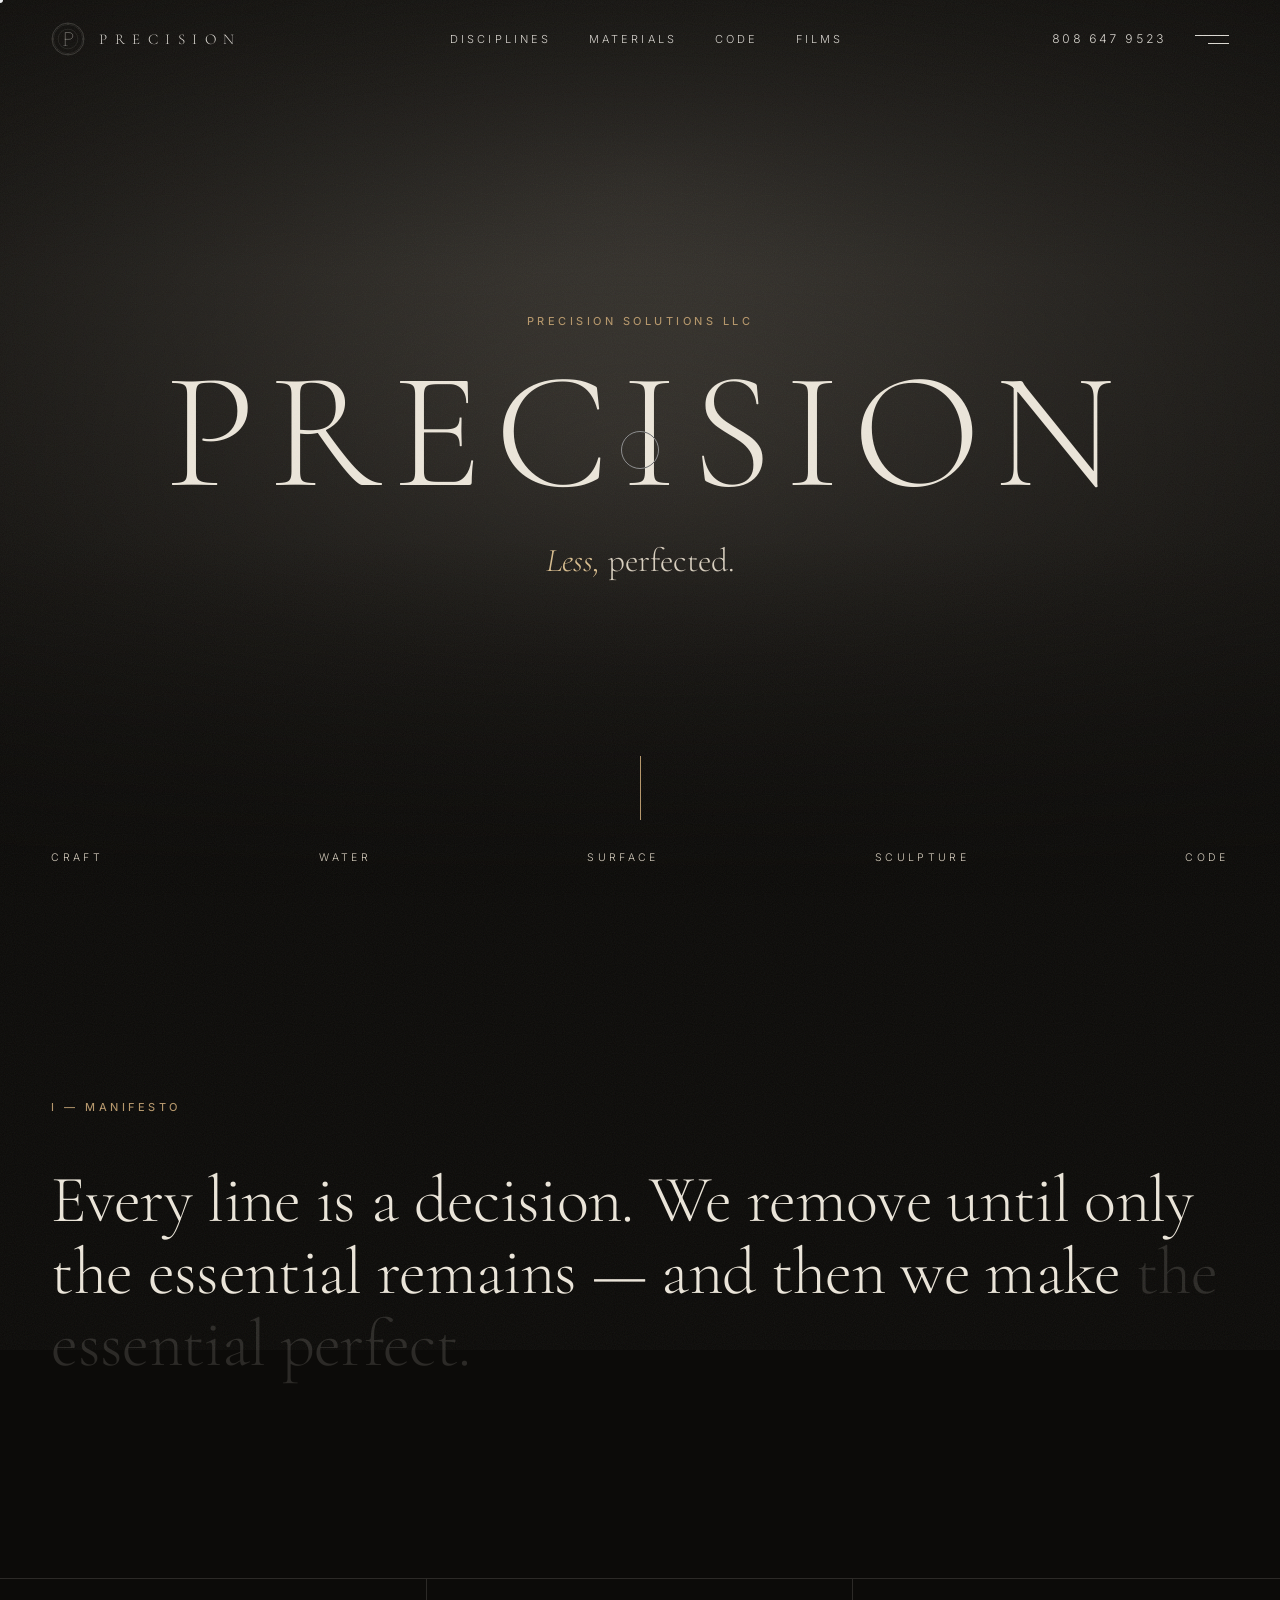
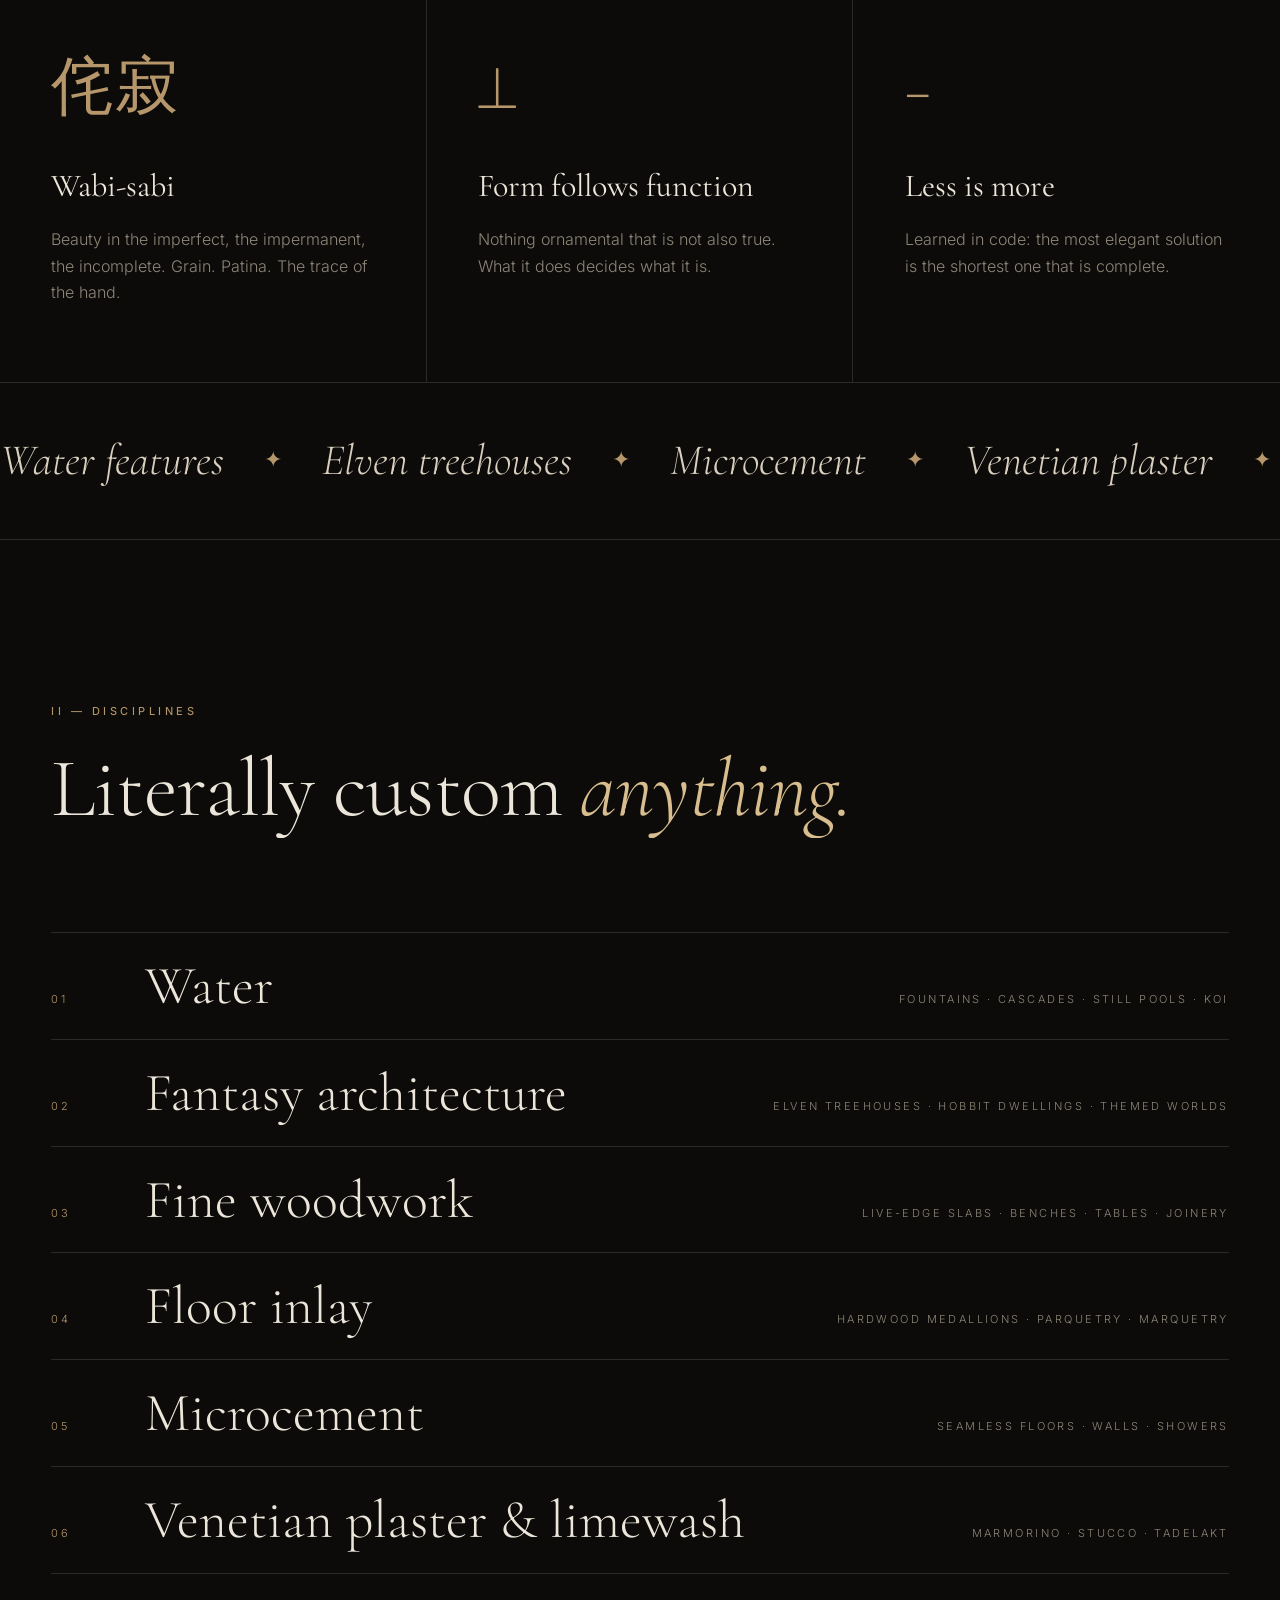
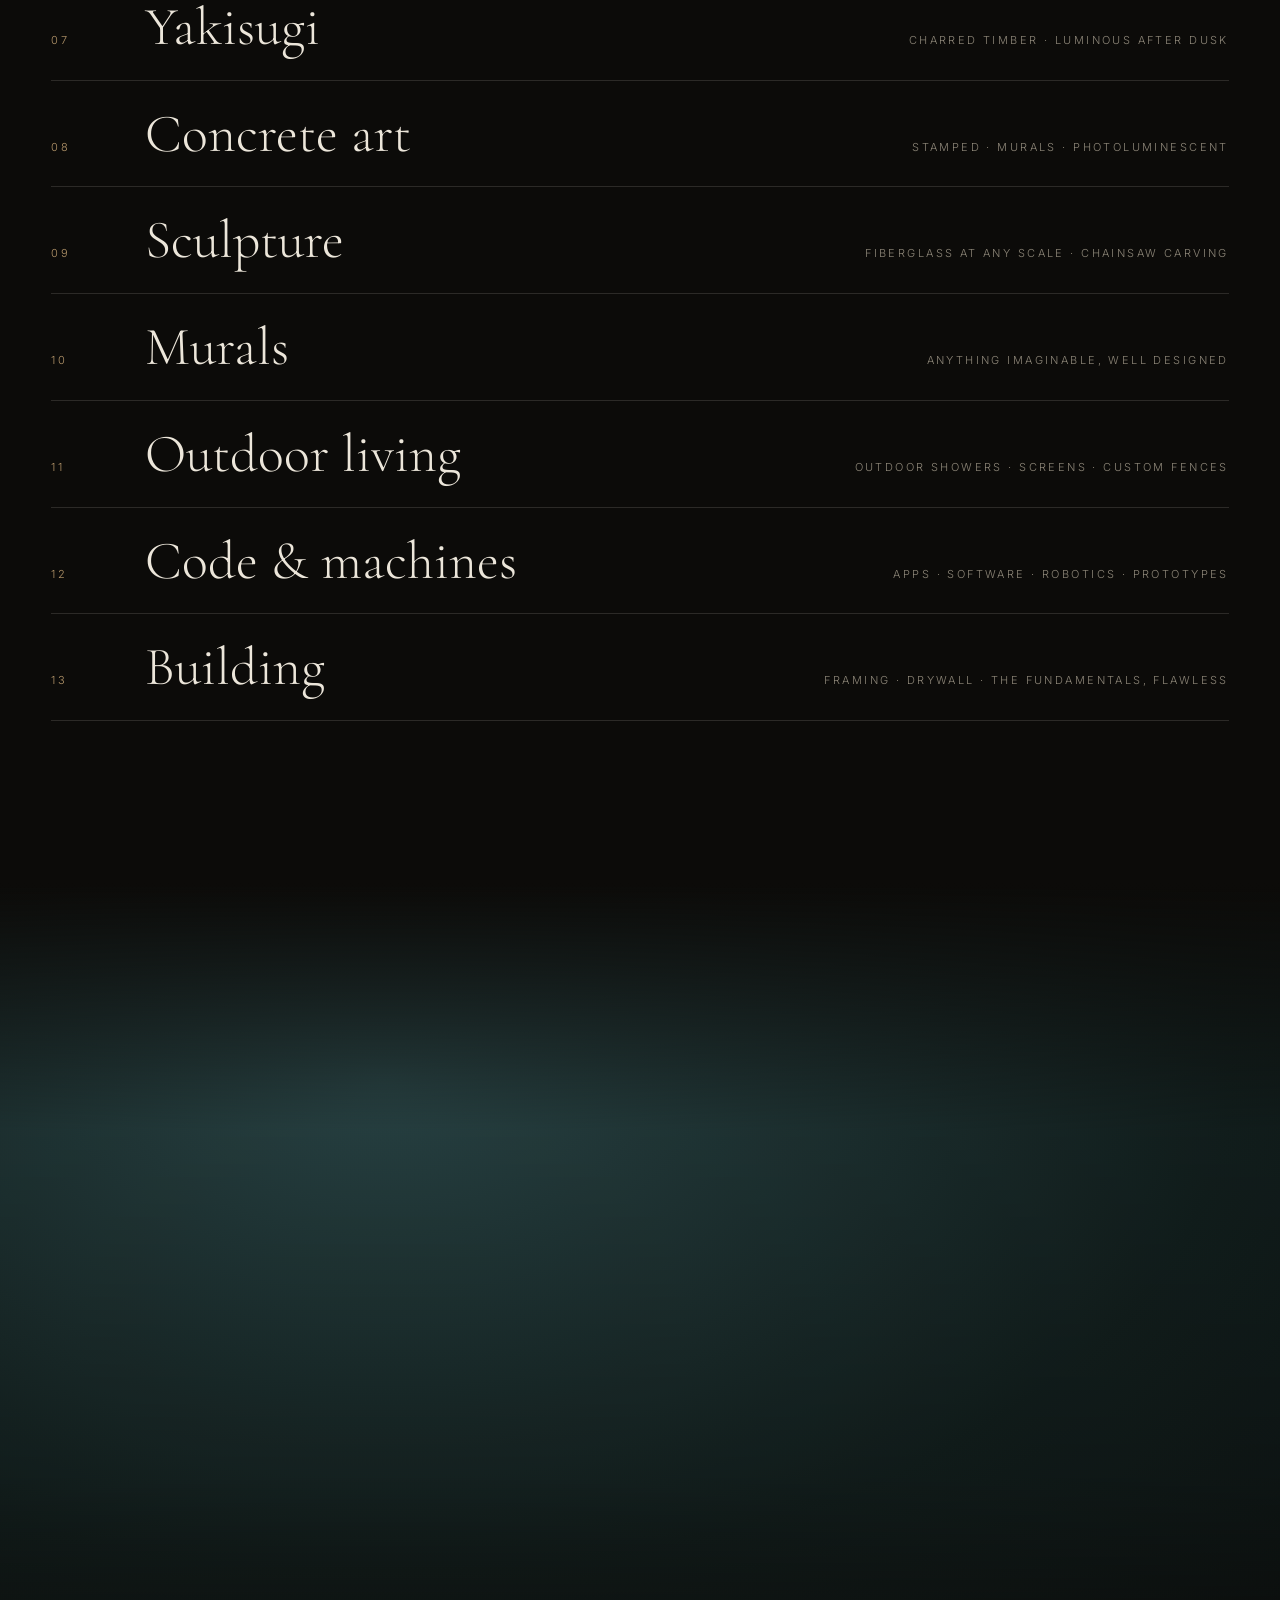
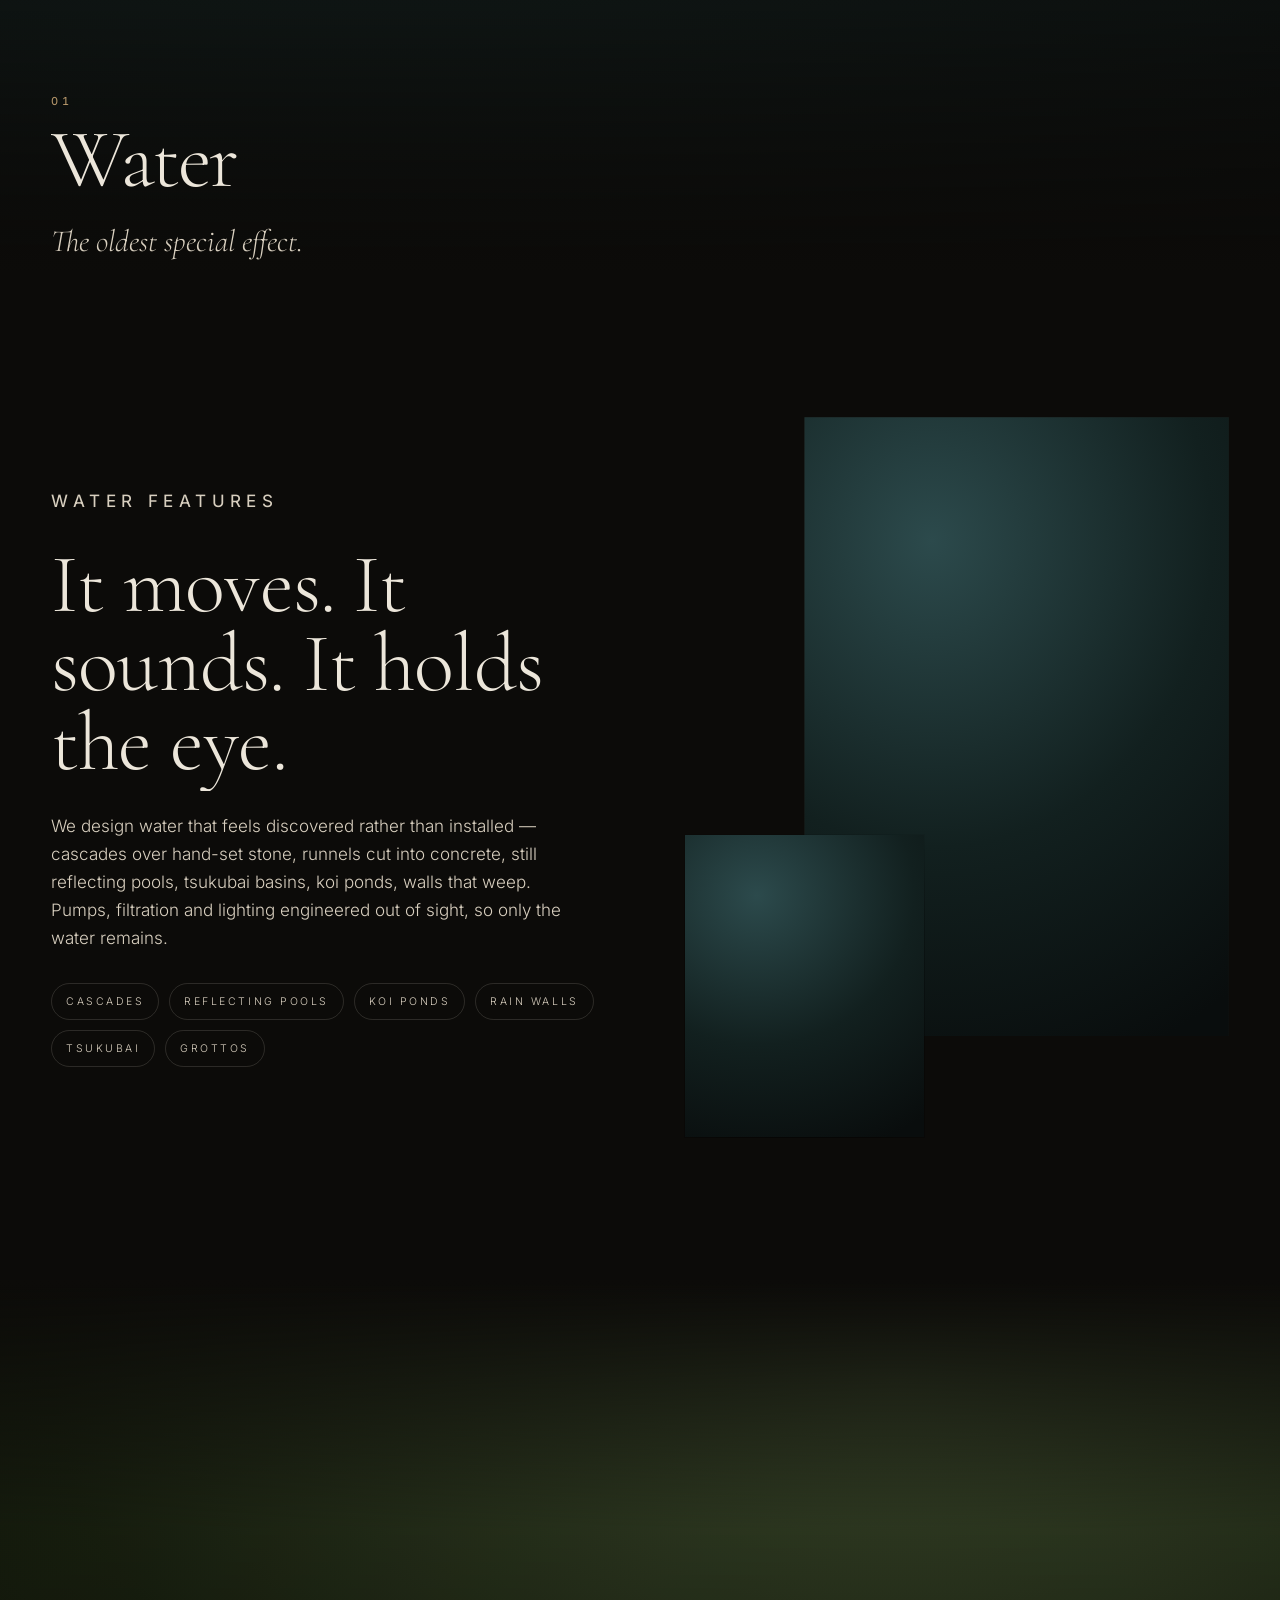
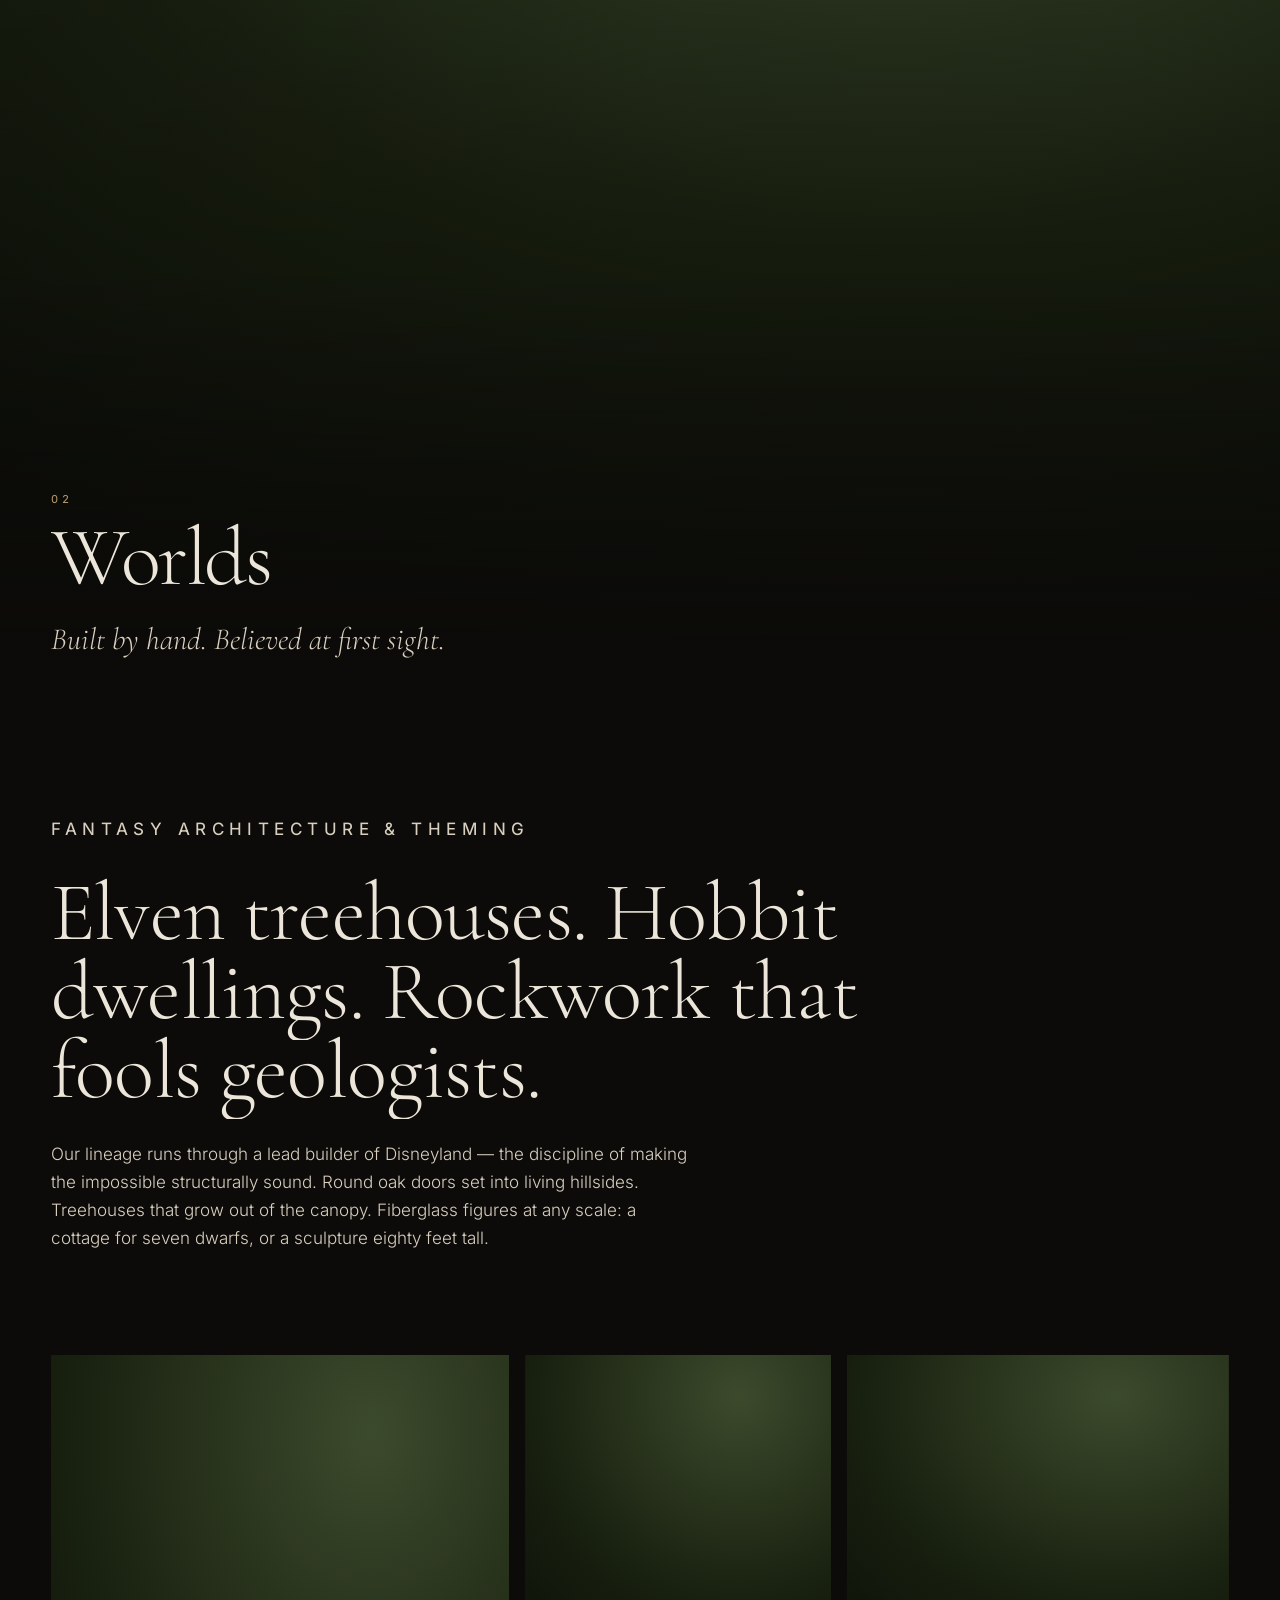
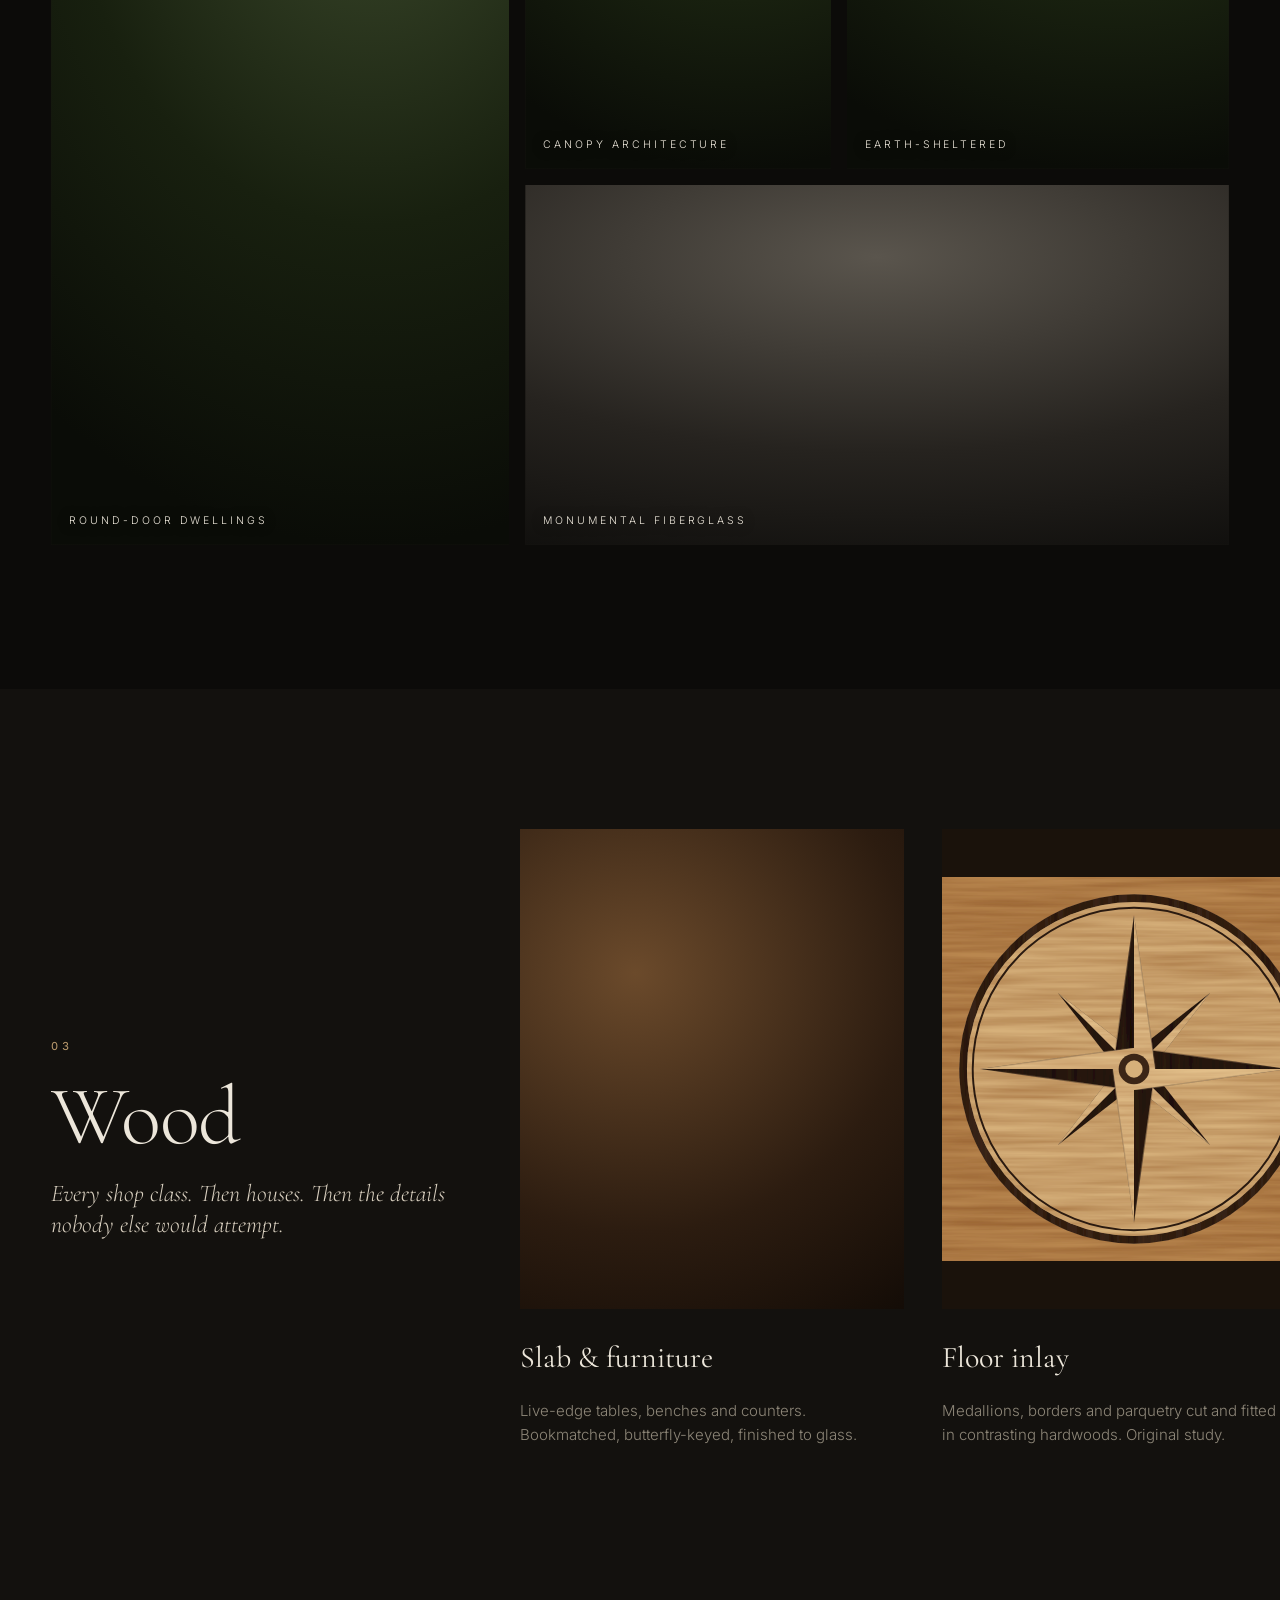
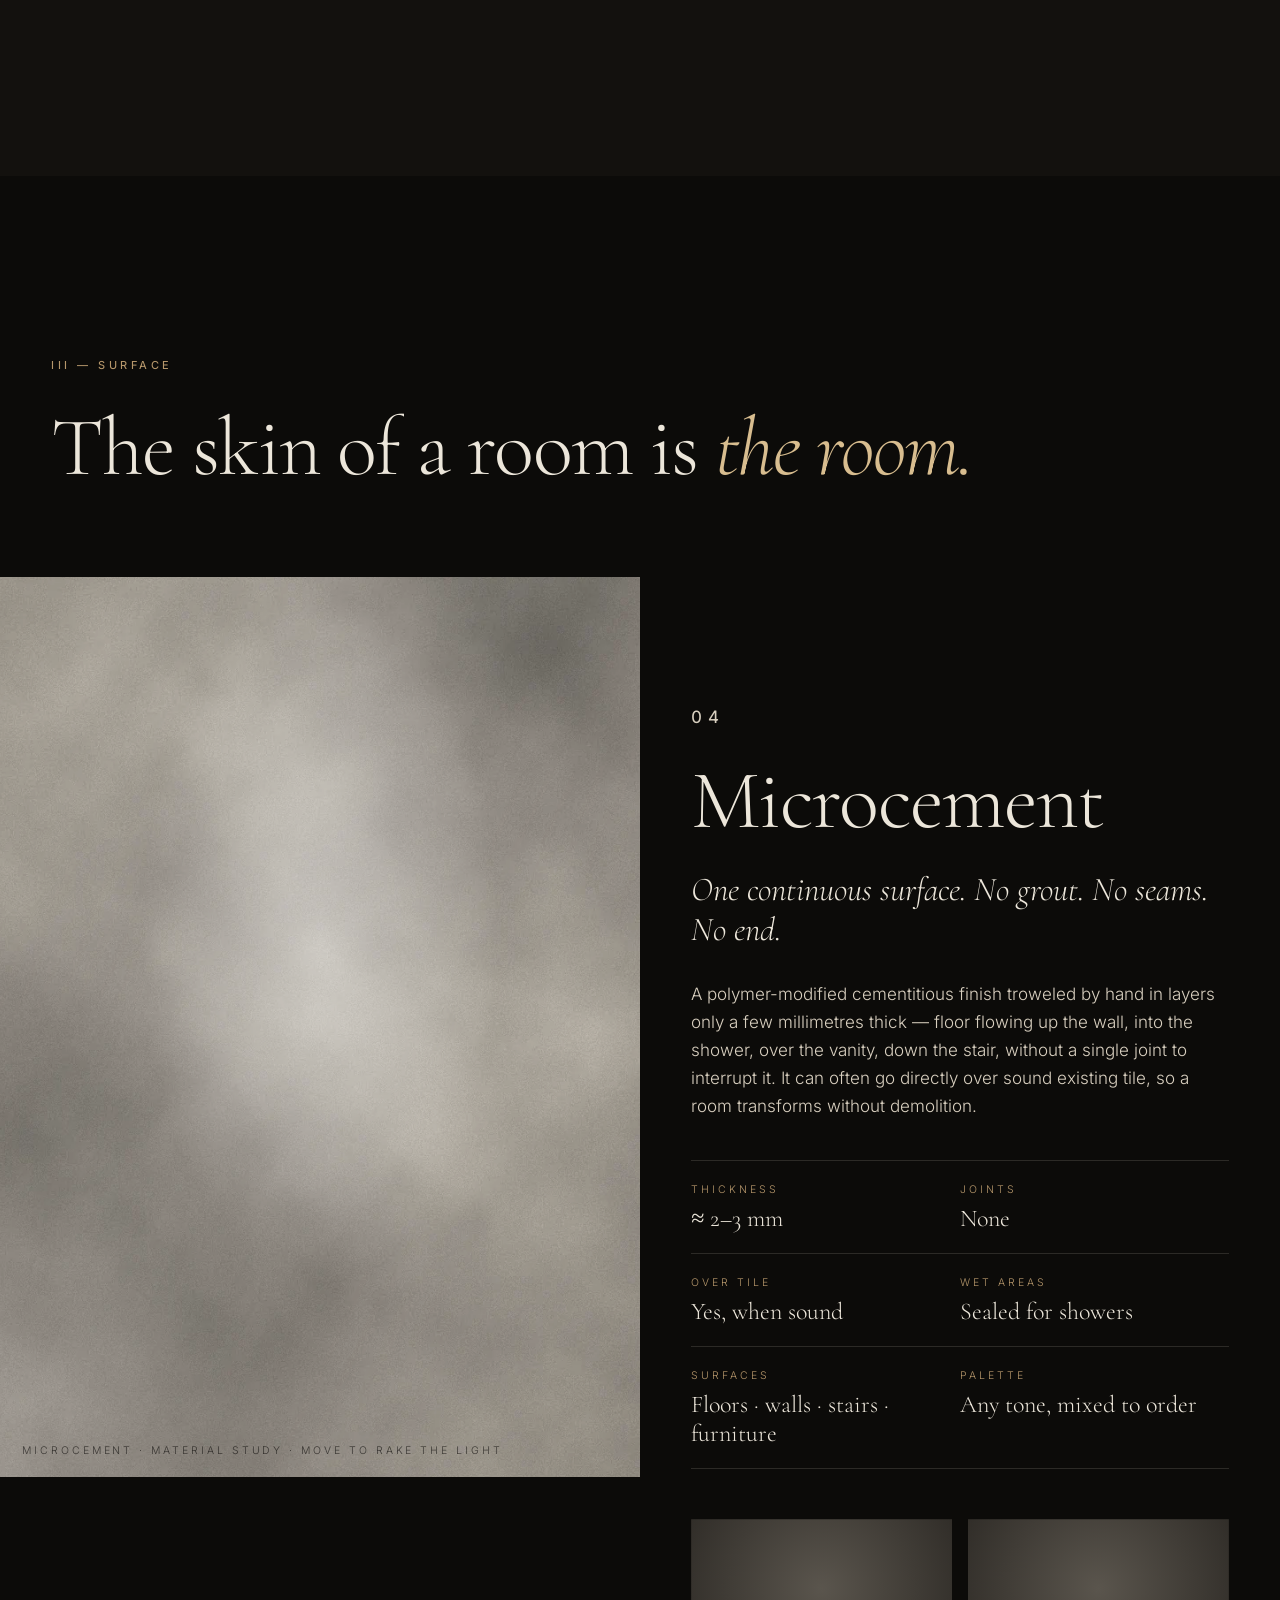
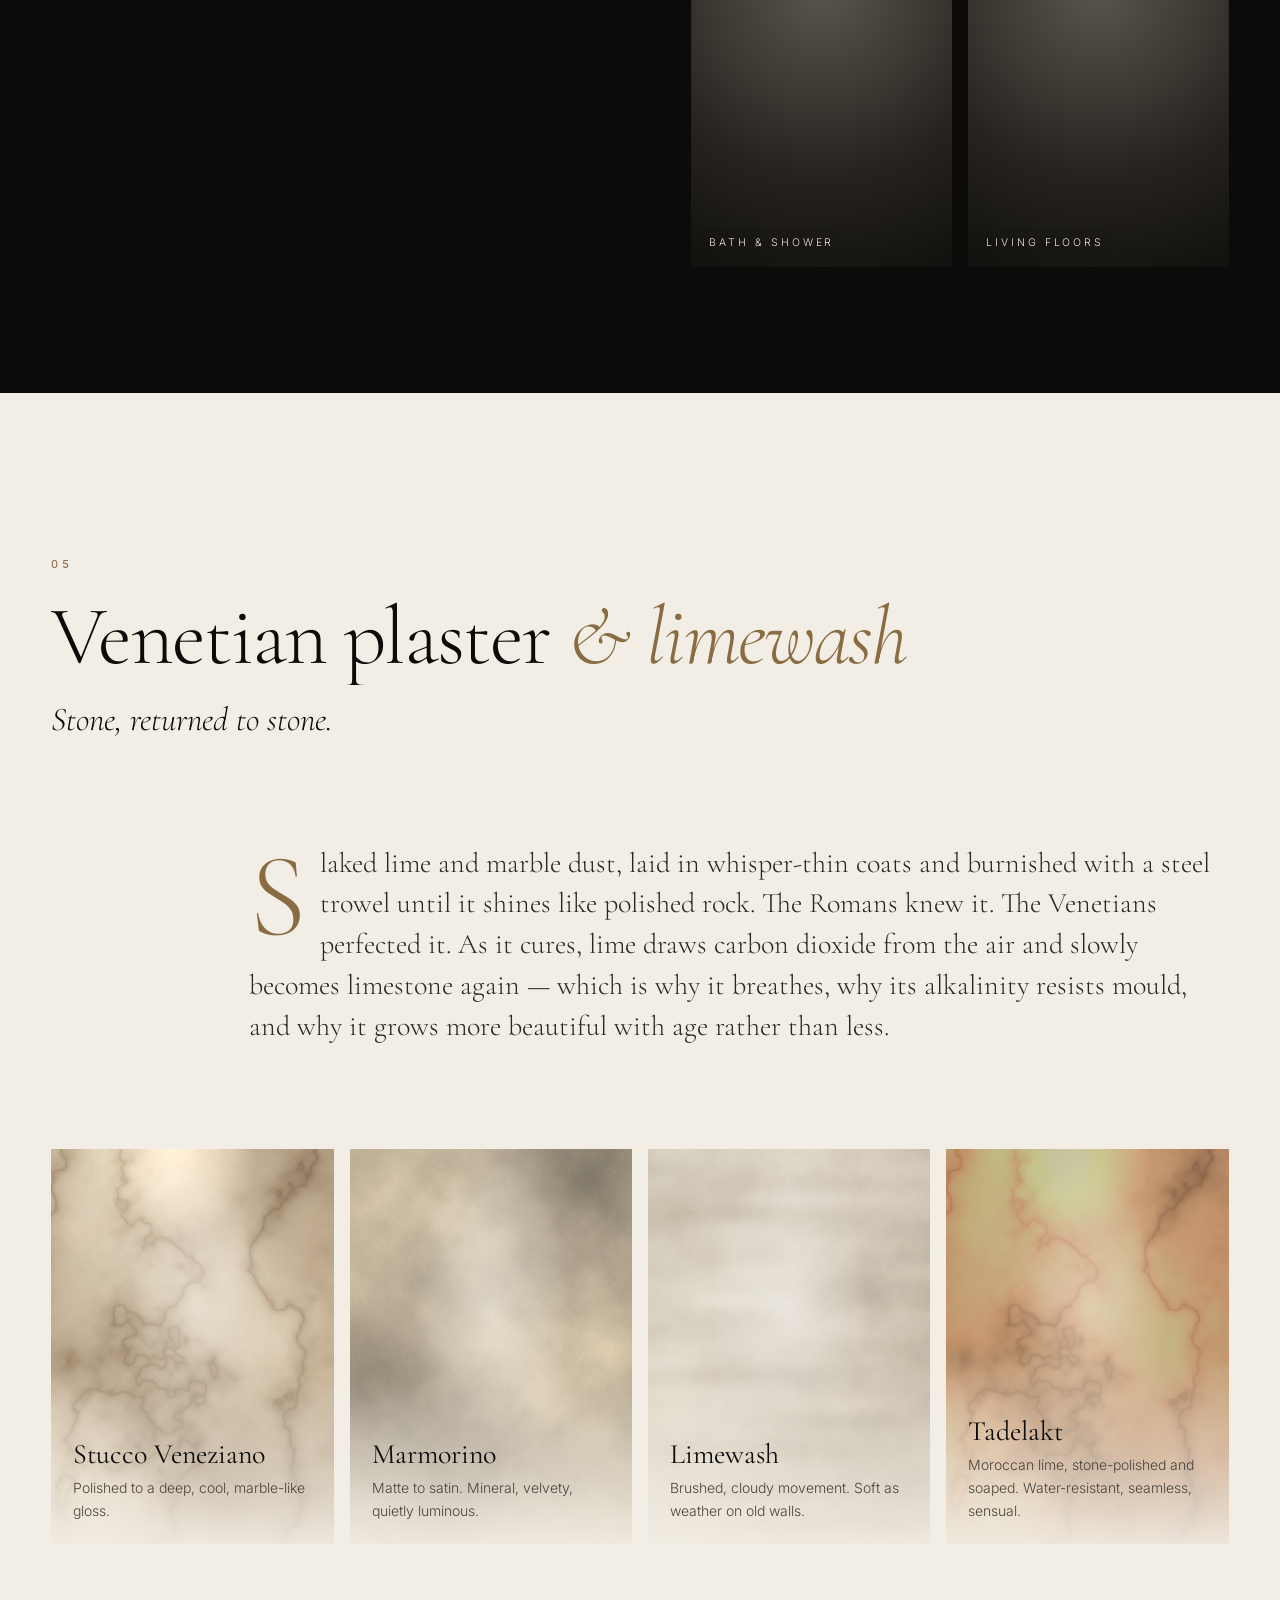
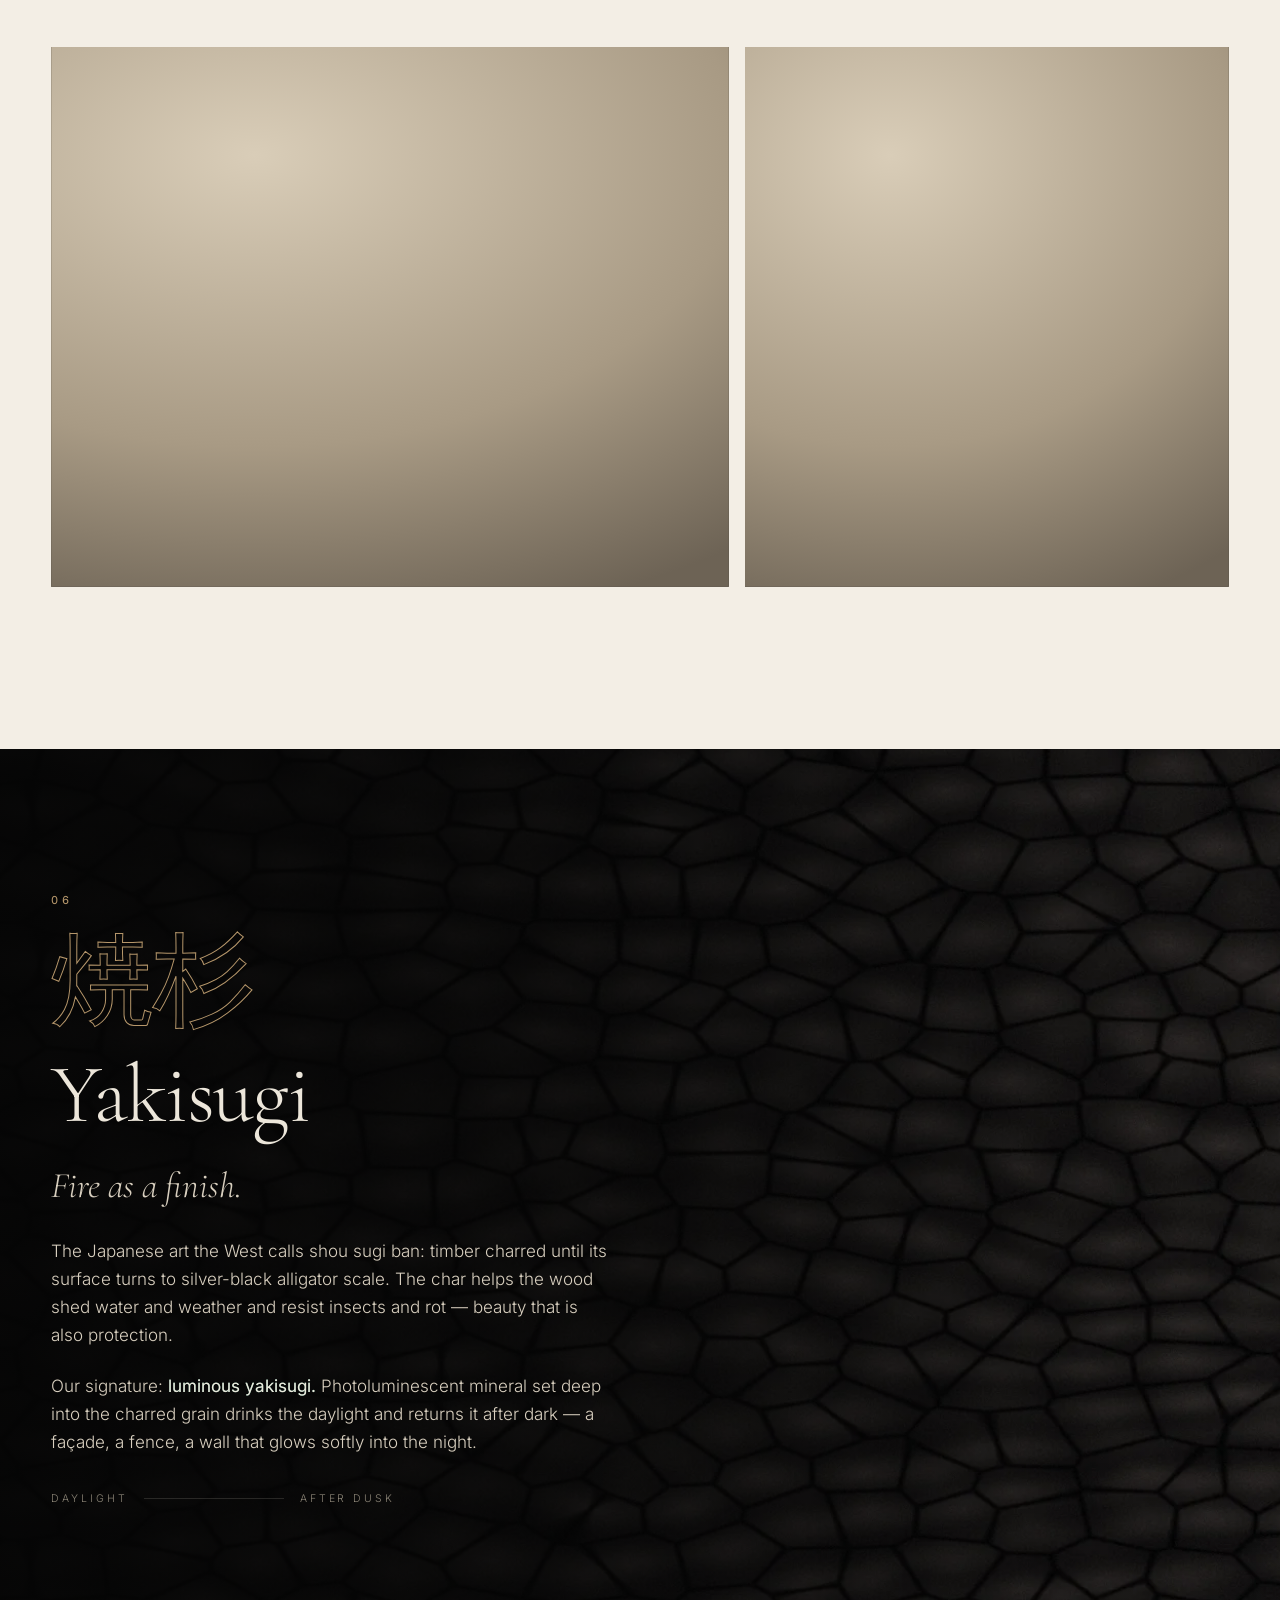
==== index.html @ aad7de25 "Launch Precision Solutions site Single-page static site for GitHub Pages: hero parallax zoom, scroll" ====
<!doctype html>
<html lang="en">
<head>
<meta charset="utf-8">
<meta name="viewport" content="width=device-width, initial-scale=1, viewport-fit=cover">
<title>Precision Solutions — Craft, Water, Surface, Code</title>
<meta name="description" content="Precision Solutions LLC. Elite carpentry, water features, microcement, Venetian plaster, yakisugi, sculpture, murals, fantasy architecture and custom software. Less, perfected.">
<meta name="theme-color" content="#0c0b09">
<meta property="og:title" content="Precision Solutions LLC">
<meta property="og:description" content="Less, perfected. Craft · Water · Surface · Sculpture · Code.">
<meta property="og:type" content="website">
<meta property="og:image" content="assets/img/venetian-plaster.webp">
<link rel="icon" href="assets/emblem.svg" type="image/svg+xml">
<link rel="preload" href="assets/fonts/cormorant-garamond-latin-300-normal.woff2" as="font" type="font/woff2" crossorigin>
<link rel="preload" href="assets/fonts/inter-latin-wght-normal.woff2" as="font" type="font/woff2" crossorigin>
<link rel="stylesheet" href="assets/css/site.css">
</head>
<body class="is-loading">

<!-- ============ LOADER ============ -->
<div class="loader" aria-hidden="true">
  <svg class="loader__mark" viewBox="0 0 200 200"><use href="#emblem"/></svg>
  <div class="loader__word">Precision</div>
</div>

<svg width="0" height="0" style="position:absolute" aria-hidden="true">
  <defs>
    <g id="emblem" fill="none" stroke="currentColor" stroke-width="1.2">
      <circle cx="100" cy="100" r="94" pathLength="1"/>
      <circle cx="100" cy="100" r="86" stroke-width=".6" pathLength="1"/>
      <path d="M100 6v10M100 184v10M6 100h10M184 100h10" stroke-width=".8"/>
      <path d="M166.5 33.5l-7 7M40.5 159.5l-7 7M33.5 33.5l7 7M159.5 159.5l7 7" stroke-width=".6"/>
      <circle cx="100" cy="100" r="58" stroke-width=".6" pathLength="1"/>
      <path d="M84 138V62h22c13 0 22 8 22 20s-9 20-22 20H84" stroke-width="2.2" stroke-linecap="square" pathLength="1"/>
      <path d="M72 138h26"/>
    </g>
  </defs>
</svg>

<div class="cursor" aria-hidden="true"><span class="cursor__dot"></span><span class="cursor__ring"><em class="cursor__label"></em></span></div>
<div class="grain" aria-hidden="true"></div>

<!-- ============ NAV ============ -->
<header class="nav">
  <a class="nav__brand" href="#top" aria-label="Precision Solutions — home">
    <svg viewBox="0 0 200 200"><use href="#emblem"/></svg>
    <span>Precision</span>
  </a>
  <nav class="nav__links" aria-label="Primary">
    <a href="#disciplines">Disciplines</a>
    <a href="#materials">Materials</a>
    <a href="#code">Code</a>
    <a href="#films">Films</a>
  </nav>
  <div class="nav__right">
    <a class="nav__call" href="tel:+18086479523" data-magnetic>808 647 9523</a>
    <button class="nav__menu" aria-expanded="false" aria-controls="menu" data-magnetic><span></span><span></span><b class="sr">Menu</b></button>
  </div>
</header>

<div class="menu" id="menu" aria-hidden="true">
  <div class="menu__inner">
    <ol class="menu__list">
      <li><a href="#water"><i>01</i>Water</a></li>
      <li><a href="#worlds"><i>02</i>Worlds</a></li>
      <li><a href="#wood"><i>03</i>Wood</a></li>
      <li><a href="#materials"><i>04</i>Surface</a></li>
      <li><a href="#yakisugi"><i>05</i>Fire</a></li>
      <li><a href="#art"><i>06</i>Art</a></li>
      <li><a href="#code"><i>07</i>Code</a></li>
      <li><a href="#contact"><i>08</i>Contact</a></li>
    </ol>
    <div class="menu__foot">
      <a href="tel:+18086479523">808 647 9523</a>
      <span>Precision Solutions LLC</span>
    </div>
  </div>
</div>

<main id="top">

<!-- ============ HERO ============ -->
<section class="hero">
  <figure class="hero__media ph" data-tone="stone" data-w="2400" data-src="RDLylraaOC0,Q8wg1IkVdYU,photo-1600585154340-be6161a56a0c" data-eager>
    <img alt="Minimal architecture over still water">
  </figure>
  <div class="hero__veil"></div>
  <div class="hero__content">
    <p class="eyebrow hero__eyebrow">Precision Solutions LLC</p>
    <h1 class="hero__title" aria-label="Precision">
      <span>P</span><span>r</span><span>e</span><span>c</span><span>i</span><span>s</span><span>i</span><span>o</span><span>n</span>
    </h1>
    <p class="hero__sub"><em>Less,</em> perfected.</p>
  </div>
  <div class="hero__meta">
    <span>Craft</span><span>Water</span><span>Surface</span><span>Sculpture</span><span>Code</span>
  </div>
  <a href="#manifesto" class="hero__scroll" aria-label="Scroll"><span></span></a>
</section>

<!-- ============ MANIFESTO ============ -->
<section class="manifesto" id="manifesto">
  <p class="eyebrow">I — Manifesto</p>
  <p class="manifesto__text" data-words>Every line is a decision. We remove until only the essential remains — and then we make the essential perfect.</p>
</section>

<!-- ============ PRINCIPLES ============ -->
<section class="principles">
  <article class="principle" data-reveal>
    <span class="principle__glyph" lang="ja">侘寂</span>
    <h3>Wabi-sabi</h3>
    <p>Beauty in the imperfect, the impermanent, the incomplete. Grain. Patina. The trace of the hand.</p>
  </article>
  <article class="principle" data-reveal>
    <span class="principle__glyph">⟂</span>
    <h3>Form follows function</h3>
    <p>Nothing ornamental that is not also true. What it does decides what it is.</p>
  </article>
  <article class="principle" data-reveal>
    <span class="principle__glyph">−</span>
    <h3>Less is more</h3>
    <p>Learned in code: the most elegant solution is the shortest one that is complete.</p>
  </article>
</section>

<!-- ============ MARQUEE ============ -->
<div class="marquee" aria-hidden="true">
  <div class="marquee__track">
    <span>Water features</span><i>✦</i><span>Elven treehouses</span><i>✦</i><span>Microcement</span><i>✦</i><span>Venetian plaster</span><i>✦</i><span>Yakisugi</span><i>✦</i><span>Live-edge slabs</span><i>✦</i><span>Floor inlay</span><i>✦</i><span>Sculpture</span><i>✦</i><span>Murals</span><i>✦</i><span>Robotics</span><i>✦</i><span>Software</span><i>✦</i>
    <span>Water features</span><i>✦</i><span>Elven treehouses</span><i>✦</i><span>Microcement</span><i>✦</i><span>Venetian plaster</span><i>✦</i><span>Yakisugi</span><i>✦</i><span>Live-edge slabs</span><i>✦</i><span>Floor inlay</span><i>✦</i><span>Sculpture</span><i>✦</i><span>Murals</span><i>✦</i><span>Robotics</span><i>✦</i><span>Software</span><i>✦</i>
  </div>
</div>

<!-- ============ DISCIPLINES INDEX ============ -->
<section class="index" id="disciplines">
  <header class="section-head">
    <p class="eyebrow">II — Disciplines</p>
    <h2 class="display" data-split>Literally custom <em>anything.</em></h2>
  </header>
  <ol class="index__list">
    <li><a href="#water" data-preview="qrB7Sx319Uw,pe-9wdvchxg"><i>01</i><b>Water</b><span>Fountains · cascades · still pools · koi</span></a></li>
    <li><a href="#worlds" data-preview="hlUMmB43VrA,-fYXsOPKD8g"><i>02</i><b>Fantasy architecture</b><span>Elven treehouses · hobbit dwellings · themed worlds</span></a></li>
    <li><a href="#wood" data-preview="aXJkDfOVfyE,bzBcAxo1Lck"><i>03</i><b>Fine woodwork</b><span>Live-edge slabs · benches · tables · joinery</span></a></li>
    <li><a href="#wood" data-preview="local:inlay"><i>04</i><b>Floor inlay</b><span>Hardwood medallions · parquetry · marquetry</span></a></li>
    <li><a href="#microcement" data-preview="assets/img/microcement.webp"><i>05</i><b>Microcement</b><span>Seamless floors · walls · showers</span></a></li>
    <li><a href="#plaster" data-preview="assets/img/venetian-plaster.webp"><i>06</i><b>Venetian plaster &amp; limewash</b><span>Marmorino · stucco · tadelakt</span></a></li>
    <li><a href="#yakisugi" data-preview="assets/img/yakisugi-glow.webp"><i>07</i><b>Yakisugi</b><span>Charred timber · luminous after dusk</span></a></li>
    <li><a href="#concrete" data-preview="UsV1kzutdK0,nsKKH8ILrkM"><i>08</i><b>Concrete art</b><span>Stamped · murals · photoluminescent</span></a></li>
    <li><a href="#art" data-preview="eA2VnMVVzHE,CuWq_99U0xs"><i>09</i><b>Sculpture</b><span>Fiberglass at any scale · chainsaw carving</span></a></li>
    <li><a href="#art" data-preview="ZK6JLLwmGQE,qdfUYWKOz30"><i>10</i><b>Murals</b><span>Anything imaginable, well designed</span></a></li>
    <li><a href="#outdoor" data-preview="7bsK3idU8Gc,jsimnP7-vzc"><i>11</i><b>Outdoor living</b><span>Outdoor showers · screens · custom fences</span></a></li>
    <li><a href="#code" data-preview="rZKdS0wI8Ks,VOz0gV9HC0I"><i>12</i><b>Code &amp; machines</b><span>Apps · software · robotics · prototypes</span></a></li>
    <li><a href="#build" data-preview="2QxjeVERIPw,photo-1503387762-592deb58ef4e"><i>13</i><b>Building</b><span>Framing · drywall · the fundamentals, flawless</span></a></li>
  </ol>
  <div class="index__preview" aria-hidden="true"><img alt=""></div>
</section>

<!-- ============ 01 WATER ============ -->
<section class="chapter chapter--water" id="water">
  <figure class="chapter__bleed ph" data-tone="water" data-w="2400" data-src="qrB7Sx319Uw,HM0_wynITWE,jQhzM3k9M7I,photo-1433086966358-54859d0ed716">
    <img alt="Water cascading down a stone fountain through greenery">
  </figure>
  <div class="chapter__overlay">
    <p class="chapter__num">01</p>
    <h2 class="display display--xl" data-split>Water</h2>
    <p class="chapter__lead" data-reveal>The oldest special effect.</p>
  </div>
</section>
<section class="split">
  <div class="split__text">
    <p class="eyebrow" data-reveal>Water features</p>
    <h3 class="display display--m" data-split>It moves. It sounds. It holds the eye.</h3>
    <p data-reveal>We design water that feels discovered rather than installed — cascades over hand-set stone, runnels cut into concrete, still reflecting pools, tsukubai basins, koi ponds, walls that weep. Pumps, filtration and lighting engineered out of sight, so only the water remains.</p>
    <ul class="tags" data-reveal><li>Cascades</li><li>Reflecting pools</li><li>Koi ponds</li><li>Rain walls</li><li>Tsukubai</li><li>Grottos</li></ul>
  </div>
  <div class="split__media">
    <figure class="ph ph--tall clip" data-tone="water" data-src="pe-9wdvchxg,6nOeD5Na_Wg,qpSb17VdWGI"><img alt="Stone basin with bamboo spout in a Japanese garden"></figure>
    <figure class="ph ph--small clip" data-tone="water" data-src="6nOeD5Na_Wg,847WNJaRD2s"><img alt="Concrete fountain with water flowing"></figure>
  </div>
</section>

<!-- ============ 02 WORLDS ============ -->
<section class="chapter chapter--worlds" id="worlds">
  <figure class="chapter__bleed ph" data-tone="forest" data-w="2400" data-src="hlUMmB43VrA,kzT3IH_8OEw,PN23F-9mbCg,photo-1441974231531-c6227db76b6e">
    <img alt="A treehouse among tall forest trees">
  </figure>
  <div class="chapter__overlay">
    <p class="chapter__num">02</p>
    <h2 class="display display--xl" data-split>Worlds</h2>
    <p class="chapter__lead" data-reveal>Built by hand. Believed at first sight.</p>
  </div>
</section>
<section class="worlds">
  <div class="worlds__intro">
    <p class="eyebrow" data-reveal>Fantasy architecture &amp; theming</p>
    <h3 class="display display--m" data-split>Elven treehouses. Hobbit dwellings. Rockwork that fools geologists.</h3>
    <p data-reveal>Our lineage runs through a lead builder of Disneyland — the discipline of making the impossible structurally sound. Round oak doors set into living hillsides. Treehouses that grow out of the canopy. Fiberglass figures at any scale: a cottage for seven dwarfs, or a sculpture eighty feet tall.</p>
  </div>
  <div class="worlds__grid">
    <figure class="ph clip" data-tone="forest" data-src="uQ4fnjOP3kI,LFZYmWEXFdU,bK8Wlaq7NaA"><img alt="View through a round doorway into a garden path"><figcaption>Round-door dwellings</figcaption></figure>
    <figure class="ph clip" data-tone="forest" data-src="-fYXsOPKD8g,_3Iii8v-0O4,qb08W9NLpUo"><img alt="Wooden treehouse with a rope bridge"><figcaption>Canopy architecture</figcaption></figure>
    <figure class="ph clip" data-tone="forest" data-src="riw_BZvlMcI,LFZYmWEXFdU"><img alt="Green and wooden tunnel house"><figcaption>Earth-sheltered</figcaption></figure>
    <figure class="ph clip" data-tone="stone" data-src="9Pq4o76GpAo,yqlMWE-049k"><img alt="Large sculpture in a park"><figcaption>Monumental fiberglass</figcaption></figure>
  </div>
</section>

<!-- ============ 03 WOOD (horizontal) ============ -->
<section class="hscroll" id="wood">
  <div class="hscroll__pin">
   <div class="hscroll__rail">
    <div class="hscroll__head">
      <p class="chapter__num">03</p>
      <h2 class="display display--l" data-split>Wood</h2>
      <p class="hscroll__lead">Every shop class. Then houses. Then the details nobody else would attempt.</p>
    </div>
    <div class="hscroll__track">
      <article class="card">
        <figure class="ph" data-tone="wood" data-src="aXJkDfOVfyE,ZaD7ZpPHtoI,lGWmTzCyEB8"><img alt="Dining room with a large solid wood table"></figure>
        <h4>Slab &amp; furniture</h4><p>Live-edge tables, benches and counters. Bookmatched, butterfly-keyed, finished to glass.</p>
      </article>
      <article class="card card--inlay">
        <div class="inlay">
          <svg viewBox="0 0 400 400" role="img" aria-label="Compass-rose floor medallion in contrasting hardwoods">
            <defs>
              <filter id="grainA" x="0" y="0" width="100%" height="100%">
                <feTurbulence type="fractalNoise" baseFrequency="0.006 0.14" numOctaves="3" seed="4"/>
                <feColorMatrix values="0 0 0 0 .55  0 0 0 0 .36  0 0 0 0 .2  0 0 0 1.1 -.2"/>
                <feComposite in2="SourceGraphic" operator="in"/>
                <feBlend in2="SourceGraphic" mode="multiply"/>
              </filter>
              <filter id="grainB" x="0" y="0" width="100%" height="100%">
                <feTurbulence type="fractalNoise" baseFrequency="0.14 0.006" numOctaves="3" seed="9"/>
                <feColorMatrix values="0 0 0 0 .2  0 0 0 0 .12  0 0 0 0 .07  0 0 0 1.2 -.25"/>
                <feComposite in2="SourceGraphic" operator="in"/>
                <feBlend in2="SourceGraphic" mode="multiply"/>
              </filter>
            </defs>
            <rect width="400" height="400" fill="#b9874f" filter="url(#grainA)"/>
            <circle cx="200" cy="200" r="182" fill="#3b2516" filter="url(#grainB)"/>
            <circle cx="200" cy="200" r="174" fill="#d6b07a" filter="url(#grainA)"/>
            <circle cx="200" cy="200" r="168" fill="none" stroke="#2a1a10" stroke-width="2"/>
            <g transform="translate(200 200)">
              <g fill="#2c1b11" filter="url(#grainB)"><path d="M0-112L14 0H-14Z" transform="rotate(45)"/><path d="M0-112L14 0H-14Z" transform="rotate(135)"/><path d="M0-112L14 0H-14Z" transform="rotate(225)"/><path d="M0-112L14 0H-14Z" transform="rotate(315)"/></g>
              <g fill="#e3c08b" filter="url(#grainA)"><path d="M0-112L14 0H0Z" transform="rotate(45)"/><path d="M0-112L14 0H0Z" transform="rotate(135)"/><path d="M0-112L14 0H0Z" transform="rotate(225)"/><path d="M0-112L14 0H0Z" transform="rotate(315)"/></g>
              <g fill="#2c1b11" filter="url(#grainB)"><path d="M0-160L22 0H-22Z"/><path d="M0-160L22 0H-22Z" transform="rotate(90)"/><path d="M0-160L22 0H-22Z" transform="rotate(180)"/><path d="M0-160L22 0H-22Z" transform="rotate(270)"/></g>
              <g fill="#e3c08b" filter="url(#grainA)"><path d="M0-160L22 0H0Z"/><path d="M0-160L22 0H0Z" transform="rotate(90)"/><path d="M0-160L22 0H0Z" transform="rotate(180)"/><path d="M0-160L22 0H0Z" transform="rotate(270)"/></g>
              <circle r="16" fill="#3b2516"/><circle r="9" fill="#d6b07a"/>
            </g>
          </svg>
        </div>
        <h4>Floor inlay</h4><p>Medallions, borders and parquetry cut and fitted in contrasting hardwoods. Original study.</p>
      </article>
      <article class="card">
        <figure class="ph" data-tone="wood" data-src="bzBcAxo1Lck,RbJk_ans4eY"><img alt="Wooden corridor of a Japanese temple"></figure>
        <h4>Joinery</h4><p>Mortise, tenon and wedge. Structure that needs no hardware to hold — or to impress.</p>
      </article>
      <article class="card">
        <figure class="ph" data-tone="wood" data-src="eA2VnMVVzHE,CuWq_99U0xs,atAX0MxRiNw"><img alt="Hand-carved wooden sculpture"></figure>
        <h4>Carving</h4><p>Chainsaw to chisel. From a stump in the yard to a figure that seems to breathe.</p>
      </article>
      <article class="card">
        <figure class="ph" data-tone="wood" data-src="YpK65tUQipg,y2i8-smk41U,ZiKNcBeyyhU"><img alt="Close-up of a wooden slatted wall"></figure>
        <h4>Custom fences</h4><p>Slatted, screened, charred or carved. Privacy treated as architecture.</p>
      </article>
      <article class="card">
        <figure class="ph" data-tone="wood" data-src="jsimnP7-vzc,VRw302FdHfU"><img alt="House with a screened porch"></figure>
        <h4>Screens &amp; lanai</h4><p>Screen framing and installation, tight as a drum, invisible from ten feet.</p>
      </article>
    </div>
   </div>
  </div>
</section>

<!-- ============ MATERIALS intro ============ -->
<section class="materials-intro" id="materials">
  <p class="eyebrow">III — Surface</p>
  <h2 class="display display--l" data-split>The skin of a room is <em>the room.</em></h2>
</section>

<!-- ============ MICROCEMENT ============ -->
<section class="material" id="microcement">
  <div class="swatch" data-light>
    <div class="swatch__tex" style="background-image:url(assets/img/microcement.webp)"></div>
    <div class="swatch__light"></div>
    <span class="swatch__label">Microcement · material study · move to rake the light</span>
  </div>
  <div class="material__body">
    <p class="chapter__num">04</p>
    <h2 class="display display--l" data-split>Microcement</h2>
    <p class="material__lead" data-reveal>One continuous surface. No grout. No seams. No end.</p>
    <p data-reveal>A polymer-modified cementitious finish troweled by hand in layers only a few millimetres thick — floor flowing up the wall, into the shower, over the vanity, down the stair, without a single joint to interrupt it. It can often go directly over sound existing tile, so a room transforms without demolition.</p>
    <dl class="specs" data-reveal>
      <div><dt>Thickness</dt><dd>≈ 2–3 mm</dd></div>
      <div><dt>Joints</dt><dd>None</dd></div>
      <div><dt>Over tile</dt><dd>Yes, when sound</dd></div>
      <div><dt>Wet areas</dt><dd>Sealed for showers</dd></div>
      <div><dt>Surfaces</dt><dd>Floors · walls · stairs · furniture</dd></div>
      <div><dt>Palette</dt><dd>Any tone, mixed to order</dd></div>
    </dl>
    <div class="material__pair">
      <figure class="ph clip" data-tone="stone" data-src="2QxjeVERIPw,41o2UJWlx6U,photo-1552321554-5fefe8c9ef14"><img alt="Bathroom with concrete-toned walls"><figcaption>Bath &amp; shower</figcaption></figure>
      <figure class="ph clip" data-tone="stone" data-src="eLMSYhpAGEI,4r9OKorlcTk,photo-1618221195710-dd6b41faaea6"><img alt="Bright minimalist living room"><figcaption>Living floors</figcaption></figure>
    </div>
  </div>
</section>

<!-- ============ VENETIAN PLASTER ============ -->
<section class="plaster" id="plaster">
  <div class="plaster__head">
    <p class="chapter__num">05</p>
    <h2 class="display display--l" data-split>Venetian plaster <em>&amp; limewash</em></h2>
    <p class="material__lead" data-reveal>Stone, returned to stone.</p>
  </div>
  <div class="plaster__body">
    <p class="dropcap" data-reveal>Slaked lime and marble dust, laid in whisper-thin coats and burnished with a steel trowel until it shines like polished rock. The Romans knew it. The Venetians perfected it. As it cures, lime draws carbon dioxide from the air and slowly becomes limestone again — which is why it breathes, why its alkalinity resists mould, and why it grows more beautiful with age rather than less.</p>
  </div>
  <div class="plaster__swatches">
    <article class="swatch swatch--card" data-light>
      <div class="swatch__tex" style="background-image:url(assets/img/venetian-plaster.webp)"></div>
      <div class="swatch__light"></div>
      <div class="swatch__copy"><h4>Stucco Veneziano</h4><p>Polished to a deep, cool, marble-like gloss.</p></div>
    </article>
    <article class="swatch swatch--card" data-light>
      <div class="swatch__tex" style="background-image:url(assets/img/microcement.webp);filter:sepia(.35) brightness(1.08)"></div>
      <div class="swatch__light"></div>
      <div class="swatch__copy"><h4>Marmorino</h4><p>Matte to satin. Mineral, velvety, quietly luminous.</p></div>
    </article>
    <article class="swatch swatch--card" data-light>
      <div class="swatch__tex" style="background-image:url(assets/img/limewash.webp)"></div>
      <div class="swatch__light"></div>
      <div class="swatch__copy"><h4>Limewash</h4><p>Brushed, cloudy movement. Soft as weather on old walls.</p></div>
    </article>
    <article class="swatch swatch--card" data-light>
      <div class="swatch__tex" style="background-image:url(assets/img/venetian-plaster.webp);filter:sepia(.6) saturate(1.6) hue-rotate(-12deg) brightness(.8)"></div>
      <div class="swatch__light"></div>
      <div class="swatch__copy"><h4>Tadelakt</h4><p>Moroccan lime, stone-polished and soaped. Water-resistant, seamless, sensual.</p></div>
    </article>
  </div>
  <div class="plaster__photos">
    <figure class="ph clip" data-tone="plaster" data-src="6a3nqQ1YwBw,0tgMnMIYQ9Y"><img alt="Dark textured plaster wall"></figure>
    <figure class="ph clip" data-tone="plaster" data-src="0tgMnMIYQ9Y,vS3idIiYxX0"><img alt="White textured plaster wall surface"></figure>
  </div>
</section>

<!-- ============ YAKISUGI ============ -->
<section class="yaki" id="yakisugi">
  <div class="yaki__pin">
    <div class="yaki__tex yaki__tex--day" style="background-image:url(assets/img/yakisugi.webp)"></div>
    <div class="yaki__tex yaki__tex--dusk" style="background-image:url(assets/img/yakisugi-glow.webp)"></div>
    <div class="yaki__veil"></div>
    <div class="yaki__content">
      <p class="chapter__num">06</p>
      <span class="yaki__kanji" lang="ja">焼杉</span>
      <h2 class="display display--l">Yakisugi</h2>
      <p class="yaki__lead">Fire as a finish.</p>
      <p class="yaki__copy">The Japanese art the West calls shou sugi ban: timber charred until its surface turns to silver-black alligator scale. The char helps the wood shed water and weather and resist insects and rot — beauty that is also protection.</p>
      <p class="yaki__copy yaki__copy--dusk">Our signature: <strong>luminous yakisugi.</strong> Photoluminescent mineral set deep into the charred grain drinks the daylight and returns it after dark — a façade, a fence, a wall that glows softly into the night.</p>
      <div class="yaki__state"><span class="is-day">Daylight</span><span class="yaki__bar"><i></i></span><span class="is-dusk">After dusk</span></div>
    </div>
  </div>
</section>

<!-- ============ CONCRETE ============ -->
<section class="split split--reverse" id="concrete">
  <div class="split__text">
    <p class="chapter__num">07</p>
    <h3 class="display display--m" data-split>Concrete, as canvas.</h3>
    <p data-reveal>Stamped concrete with the texture of slate, timber or river stone. Concrete murals scored and stained into drives and courtyards. Photoluminescent aggregate and glowing inlays set into paths that light your way home — no wiring, no bulbs, no bill.</p>
    <ul class="tags" data-reveal><li>Stamped</li><li>Stained murals</li><li>Glow-in-the-dark</li><li>Polished</li><li>Exposed aggregate</li></ul>
  </div>
  <div class="split__media">
    <figure class="ph ph--tall clip" data-tone="glow" data-src="UsV1kzutdK0,nsKKH8ILrkM,7hB1sVEZ04k"><img alt="Bioluminescent glow in the dark"></figure>
    <figure class="ph ph--small clip" data-tone="stone" data-src="Q8wg1IkVdYU,photo-1503387762-592deb58ef4e"><img alt="Concrete architecture by the water"></figure>
  </div>
</section>

<!-- ============ ART ============ -->
<section class="art" id="art">
  <header class="section-head section-head--center">
    <p class="chapter__num">08</p>
    <h2 class="display display--l" data-split>Sculpture <em>&amp;</em> murals</h2>
    <p class="material__lead" data-reveal>Anything imaginable. Well designed. Cleanly executed.</p>
  </header>
  <div class="art__mosaic">
    <figure class="ph clip art__a" data-tone="wood" data-src="eA2VnMVVzHE,CuWq_99U0xs"><img alt="Carved wooden dragon"><figcaption>Chainsaw &amp; chisel</figcaption></figure>
    <figure class="ph clip art__b" data-tone="art" data-src="ZK6JLLwmGQE,qdfUYWKOz30,OsjuraWmXmU"><img alt="Large painted mural"><figcaption>Murals</figcaption></figure>
    <figure class="ph clip art__c" data-tone="stone" data-src="9Pq4o76GpAo,yqlMWE-049k"><img alt="Monumental public sculpture"><figcaption>Monumental</figcaption></figure>
    <figure class="ph clip art__d" data-tone="wood" data-src="CuWq_99U0xs,eA2VnMVVzHE"><img alt="Wooden carving of a bearded figure"><figcaption>Figurative</figcaption></figure>
    <figure class="ph clip art__e" data-tone="art" data-src="qdfUYWKOz30,OsjuraWmXmU,ZK6JLLwmGQE"><img alt="Painted wall art"><figcaption>Interior murals</figcaption></figure>
  </div>
</section>

<!-- ============ OUTDOOR ============ -->
<section class="outdoor" id="outdoor">
  <div class="outdoor__media">
    <figure class="ph" data-tone="water" data-w="2000" data-src="7bsK3idU8Gc,photo-1507525428034-b723cf961d3e"><img alt="Outdoor shower"></figure>
  </div>
  <div class="outdoor__text">
    <p class="chapter__num">09</p>
    <h3 class="display display--m" data-split>Outdoor living</h3>
    <ul class="outdoor__list">
      <li data-reveal><b>Outdoor showers</b><span>Stone, cedar, copper. Rain under open sky.</span></li>
      <li data-reveal><b>Screen framing</b><span>Lanais and porches, precisely framed and installed.</span></li>
      <li data-reveal><b>Custom fences &amp; gates</b><span>Every board considered.</span></li>
      <li data-reveal><b>Decks, pergolas, pavilions</b><span>Built for the century, not the season.</span></li>
    </ul>
  </div>
</section>

<!-- ============ CODE ============ -->
<section class="code" id="code">
  <canvas class="code__field" aria-hidden="true"></canvas>
  <div class="code__inner">
    <p class="eyebrow">IV — Code &amp; machines</p>
    <h2 class="display display--l" data-split>Less is more was learned <em>in code.</em></h2>
    <div class="code__grid">
      <div class="code__term" aria-label="Code sample">
        <div class="code__bar"><i></i><i></i><i></i><span>precision.js</span></div>
<pre><code data-type>// your wish, compiled
const idea = imagine();

while (!idea.isPerfect()) {
  idea.refine();       // remove
  idea.simplify();     // remove again
}

build(idea, { precision: Infinity });</code></pre>
      </div>
      <ul class="code__list">
        <li data-reveal><b>iOS &amp; Android</b><span>Native-feeling apps, designed with the same restraint as a room.</span></li>
        <li data-reveal><b>Web &amp; software</b><span>Sites, platforms, tools, automations — anything that runs.</span></li>
        <li data-reveal><b>Rapid prototyping</b><span>Arduino and Raspberry Pi: from napkin sketch to working device, fast.</span></li>
        <li data-reveal><b>Robotics &amp; interactive</b><span>Kinetic art, smart water features, responsive installations.</span></li>
      </ul>
    </div>
    <div class="code__photos">
      <figure class="ph clip" data-tone="tech" data-src="VOz0gV9HC0I,rZKdS0wI8Ks,photo-1518770660439-4636190af475"><img alt="Raspberry Pi and Arduino development boards"></figure>
      <figure class="ph clip" data-tone="tech" data-src="vE6WEdZA6Vg,bw5a4zQMRCI"><img alt="Close-up of printed circuit boards"></figure>
      <figure class="ph clip" data-tone="tech" data-src="photo-1555066931-4365d14bab8c,photo-1461749280684-dccba630e2f6"><img alt="Source code on a screen"></figure>
    </div>
  </div>
</section>

<!-- ============ BUILD ============ -->
<section class="build" id="build">
  <p class="chapter__num">10</p>
  <h2 class="display display--m" data-split>And the ordinary — done <em>extraordinarily.</em></h2>
  <p class="build__copy" data-reveal>Framing. Drywall. Finish carpentry. Renovation. The parts no one photographs are the parts everything else stands on. Executed in partnership with licensed and insured contractors.</p>
</section>

<!-- ============ FILMS ============ -->
<section class="films" id="films">
  <header class="section-head">
    <p class="eyebrow">V — Films</p>
    <h2 class="display display--m" data-split>The crafts, <em>in motion.</em></h2>
    <p class="films__note" data-reveal>Reference films by masters of the disciplines we practise.</p>
  </header>
  <div class="films__grid">
    <button class="film" data-yt="shNGae9fL9A"><span class="film__thumb"></span><span class="film__play"></span><b>Yakisugi</b><small>The traditional flue method</small></button>
    <button class="film" data-yt="KU_3APkKVGM"><span class="film__thumb"></span><span class="film__play"></span><b>Marmorino</b><small>Traditional Venetian polished plaster</small></button>
    <button class="film" data-yt="4IpVwm3Na1g"><span class="film__thumb"></span><span class="film__play"></span><b>Joinery</b><small>No nails, no hardware</small></button>
    <button class="film" data-yt="dPE9Br6H-8U"><span class="film__thumb"></span><span class="film__play"></span><b>Microcement</b><small>Walls &amp; shower system</small></button>
    <button class="film" data-yt="HN87RIRpBAU"><span class="film__thumb"></span><span class="film__play"></span><b>Chainsaw sculpture</b><small>From log to living form</small></button>
    <button class="film" data-yt="ESxgrt4O_pY"><span class="film__thumb"></span><span class="film__play"></span><b>Live-edge walnut</b><small>A slab table, start to finish</small></button>
  </div>
</section>

<!-- ============ LINEAGE ============ -->
<section class="lineage">
  <svg class="lineage__mark" viewBox="0 0 200 200" aria-hidden="true"><use href="#emblem"/></svg>
  <ol class="lineage__steps">
    <li data-reveal>Every shop class.</li>
    <li data-reveal>Houses, before adulthood.</li>
    <li data-reveal>Apprenticed to a lead builder of Disneyland.</li>
    <li data-reveal>Every process, end to end.</li>
  </ol>
  <p class="lineage__quote" data-words>We are not inexpensive. You are paying for the decision never to compromise.</p>
</section>

<!-- ============ CONTACT ============ -->
<section class="contact" id="contact">
  <figure class="contact__bg ph" data-tone="stone" data-w="2400" data-src="eLMSYhpAGEI,RDLylraaOC0,photo-1600607687939-ce8a6c25118c"><img alt=""></figure>
  <div class="contact__veil"></div>
  <div class="contact__inner">
    <p class="eyebrow">By appointment</p>
    <h2 class="display display--xl" data-split>Your wish, <em>precisely.</em></h2>
    <a class="contact__phone" href="tel:+18086479523" data-magnetic data-cursor="Call">808 647 9523</a>
    <div class="contact__actions">
      <a href="tel:+18086479523" class="btn" data-magnetic>Call</a>
      <a href="sms:+18086479523" class="btn btn--ghost" data-magnetic>Text</a>
    </div>
  </div>
</section>

</main>

<footer class="footer">
  <div class="footer__brand">
    <svg viewBox="0 0 200 200" aria-hidden="true"><use href="#emblem"/></svg>
    <div><b>Precision Solutions LLC</b><span>Craft · Water · Surface · Sculpture · Code</span></div>
  </div>
  <p class="footer__fine">Construction work executed in partnership with licensed and insured contractors. Photography and films shown are representative of the disciplines and belong to their creators — photography via <a href="https://unsplash.com" rel="noopener" target="_blank">Unsplash</a>, films via YouTube. Material studies and floor medallion are original to Precision.</p>
  <p class="footer__copy">© <span data-year></span> Precision Solutions LLC</p>
</footer>

<script src="assets/vendor/gsap.min.js"></script>
<script src="assets/vendor/ScrollTrigger.min.js"></script>
<script src="assets/vendor/lenis.min.js"></script>
<script src="assets/js/site.js"></script>
</body>
</html>
---- assets/css/site.css ----
/* ==========================================================================
   Precision Solutions LLC
   ========================================================================== */

@font-face { font-family: "Cormorant"; src: url(../fonts/cormorant-garamond-latin-300-normal.woff2) format("woff2"); font-weight: 300; font-style: normal; font-display: swap; }
@font-face { font-family: "Cormorant"; src: url(../fonts/cormorant-garamond-latin-300-italic.woff2) format("woff2"); font-weight: 300; font-style: italic; font-display: swap; }
@font-face { font-family: "Cormorant"; src: url(../fonts/cormorant-garamond-latin-400-normal.woff2) format("woff2"); font-weight: 400; font-style: normal; font-display: swap; }
@font-face { font-family: "Cormorant"; src: url(../fonts/cormorant-garamond-latin-400-italic.woff2) format("woff2"); font-weight: 400; font-style: italic; font-display: swap; }
@font-face { font-family: "Cormorant"; src: url(../fonts/cormorant-garamond-latin-500-normal.woff2) format("woff2"); font-weight: 500; font-style: normal; font-display: swap; }
@font-face { font-family: "Cormorant"; src: url(../fonts/cormorant-garamond-latin-500-italic.woff2) format("woff2"); font-weight: 500; font-style: italic; font-display: swap; }
@font-face { font-family: "Inter"; src: url(../fonts/inter-latin-wght-normal.woff2) format("woff2"); font-weight: 100 900; font-style: normal; font-display: swap; }

:root {
  --ink: #0c0b09;
  --ink-2: #13110e;
  --ink-3: #1b1814;
  --bone: #ece6da;
  --bone-2: #d8cfbf;
  --paper: #f3eee5;
  --muted: #8d8678;
  --brass: #b6976b;
  --brass-2: #d8bd8f;
  --line: rgba(236, 230, 218, .14);
  --line-dark: rgba(12, 11, 9, .14);
  --glow: #7dffd8;

  --serif: "Cormorant", "Cormorant Garamond", "Times New Roman", serif;
  --sans: "Inter", system-ui, -apple-system, "Segoe UI", sans-serif;

  --gutter: clamp(16px, 4vw, 64px);
  --ease: cubic-bezier(.16, 1, .3, 1);
  --ease-io: cubic-bezier(.77, 0, .18, 1);
}

*, *::before, *::after { box-sizing: border-box; }
html { -webkit-text-size-adjust: 100%; }
html.lenis, html.lenis body { height: auto; }
.lenis.lenis-smooth { scroll-behavior: auto !important; }
.lenis.lenis-stopped { overflow: hidden; }
body {
  margin: 0;
  background: var(--ink);
  color: var(--bone);
  font-family: var(--sans);
  font-weight: 300;
  font-size: 16px;
  line-height: 1.65;
  -webkit-font-smoothing: antialiased;
  -moz-osx-font-smoothing: grayscale;
  overflow-x: hidden;
}
html.js body.is-loading { overflow: hidden; }
img { display: block; max-width: 100%; }
a { color: inherit; text-decoration: none; }
button { font: inherit; color: inherit; background: none; border: 0; padding: 0; cursor: pointer; }
ul, ol { list-style: none; margin: 0; padding: 0; }
h1, h2, h3, h4, p, figure, dl, dd { margin: 0; }
::selection { background: var(--brass); color: var(--ink); }
.sr { position: absolute; width: 1px; height: 1px; overflow: hidden; clip: rect(0 0 0 0); white-space: nowrap; }
:focus-visible { outline: 1px solid var(--brass); outline-offset: 4px; }

/* ---------- type ---------- */
.eyebrow, .chapter__num {
  font-family: var(--sans);
  font-size: 11px;
  font-weight: 450;
  letter-spacing: .32em;
  text-transform: uppercase;
  color: var(--brass);
}
.chapter__num { font-variant-numeric: tabular-nums; }
.display {
  font-family: var(--serif);
  font-weight: 300;
  line-height: .98;
  letter-spacing: -.01em;
}
.display em { font-style: italic; color: var(--brass-2); }
.display--xl { font-size: clamp(64px, 13vw, 220px); letter-spacing: -.03em; }
.display--l { font-size: clamp(48px, 8vw, 132px); letter-spacing: -.02em; }
.display--m { font-size: clamp(36px, 5vw, 76px); }
.display { font-size: clamp(44px, 6.5vw, 108px); }
.display--xl, .display--l, .display--m { line-height: .95; }

/* split text */
.w { display: inline-block; overflow: hidden; vertical-align: top; padding: 0 .06em .1em 0; margin: 0 -.06em -.1em 0; }
.wi { display: inline-block; will-change: transform; }
[data-words] .ww { transition: none; }

/* ---------- grain + cursor ---------- */
.grain {
  position: fixed; inset: -50%; z-index: 90; pointer-events: none; opacity: .06;
  background-image: url("data:image/svg+xml,%3Csvg xmlns='http://www.w3.org/2000/svg' width='200' height='200'%3E%3Cfilter id='n'%3E%3CfeTurbulence type='fractalNoise' baseFrequency='.9' numOctaves='2' stitchTiles='stitch'/%3E%3C/filter%3E%3Crect width='100%25' height='100%25' filter='url(%23n)'/%3E%3C/svg%3E");
  animation: grain 1s steps(4) infinite;
}
@keyframes grain { 0%{transform:translate(0,0)} 25%{transform:translate(-3%,2%)} 50%{transform:translate(2%,-3%)} 75%{transform:translate(-2%,-2%)} 100%{transform:translate(0,0)} }

.cursor { position: fixed; left: 0; top: 0; z-index: 120; pointer-events: none; display: none; mix-blend-mode: difference; }
.has-cursor .cursor { display: block; }
.has-cursor, .has-cursor a, .has-cursor button { cursor: none; }
.cursor__dot, .cursor__ring { position: fixed; left: 0; top: 0; border-radius: 50%; transform: translate(-50%, -50%); }
.cursor__dot { width: 6px; height: 6px; background: #fff; }
.cursor__ring {
  width: 38px; height: 38px; border: 1px solid rgba(255,255,255,.6);
  display: grid; place-items: center;
  transition: width .5s var(--ease), height .5s var(--ease), background .4s, border-color .4s;
}
.cursor__label { font-style: normal; font-size: 10px; letter-spacing: .24em; text-transform: uppercase; color: #000; opacity: 0; transition: opacity .3s; }
.cursor.is-hover .cursor__ring { width: 64px; height: 64px; border-color: #fff; }
.cursor.is-label .cursor__ring { width: 92px; height: 92px; background: #fff; }
.cursor.is-label .cursor__label { opacity: 1; }

/* ---------- loader ---------- */
.loader {
  position: fixed; inset: 0; z-index: 200; background: var(--ink);
  display: grid; place-items: center; align-content: center; gap: 28px;
  color: var(--brass);
  transition: clip-path 1.2s var(--ease-io), visibility 0s 1.3s;
  clip-path: inset(0 0 0 0);
  animation: loaderFailsafe .01s 6s forwards;
}
@keyframes loaderFailsafe { to { visibility: hidden; opacity: 0; } }
.loader__mark { width: 96px; height: 96px; }
.loader__mark circle, .loader__mark path { stroke-dasharray: 1; stroke-dashoffset: 1; animation: draw 1.6s var(--ease) forwards; }
.loader__mark path:nth-of-type(n+3) { animation-delay: .5s; }
.loader__word { font-family: var(--serif); font-size: 15px; letter-spacing: .6em; text-transform: uppercase; color: var(--bone); opacity: 0; animation: fade 1s .7s forwards; padding-left: .6em; }
@keyframes draw { to { stroke-dashoffset: 0; } }
@keyframes fade { to { opacity: 1; } }
body:not(.is-loading) .loader { clip-path: inset(0 0 100% 0); visibility: hidden; }

/* ---------- nav ---------- */
.nav {
  position: fixed; top: 0; left: 0; right: 0; z-index: 100;
  display: flex; align-items: center; justify-content: space-between;
  padding: 22px var(--gutter);
  mix-blend-mode: difference; color: #f3eee5;
  transition: transform .7s var(--ease);
}
.nav.is-hidden { transform: translateY(-110%); }
.nav__brand { display: flex; align-items: center; gap: 14px; font-family: var(--serif); font-size: 15px; letter-spacing: .5em; text-transform: uppercase; }
.nav__brand svg { width: 34px; height: 34px; }
.nav__links { display: flex; gap: 38px; font-size: 11px; letter-spacing: .28em; text-transform: uppercase; }
.nav__links a, .nav__call { position: relative; }
.nav__links a::after, .nav__call::after { content: ""; position: absolute; left: 0; right: 0; bottom: -6px; height: 1px; background: currentColor; transform: scaleX(0); transform-origin: right; transition: transform .6s var(--ease); }
.nav__links a:hover::after, .nav__call:hover::after { transform: scaleX(1); transform-origin: left; }
.nav__right { display: flex; align-items: center; gap: 28px; }
.nav__call { font-size: 12px; letter-spacing: .2em; font-variant-numeric: tabular-nums; }
.nav__menu { width: 34px; height: 34px; display: grid; align-content: center; gap: 7px; }
.nav__menu span { display: block; height: 1px; background: currentColor; transition: transform .6s var(--ease); }
.nav__menu span:last-of-type { width: 60%; justify-self: end; }
.menu-open .nav__menu span:first-child { transform: translateY(4px) rotate(45deg); }
.menu-open .nav__menu span:last-of-type { width: 100%; transform: translateY(-4px) rotate(-45deg); }

.menu {
  position: fixed; inset: 0; z-index: 95; background: var(--ink-2);
  clip-path: inset(0 0 100% 0); transition: clip-path 1s var(--ease-io);
  display: flex; align-items: center; padding: 120px var(--gutter) 40px;
}
.menu-open .menu { clip-path: inset(0 0 0 0); }
.menu__inner { width: 100%; display: grid; gap: 48px; }
.menu__list { display: grid; gap: 2px; }
.menu__list a {
  display: flex; align-items: baseline; gap: 24px;
  font-family: var(--serif); font-weight: 300; font-size: clamp(40px, 7.5vh, 88px); line-height: 1.05;
  transform: translateY(40px); opacity: 0; transition: transform 1s var(--ease), opacity 1s var(--ease), color .3s;
}
.menu__list a:hover { color: var(--brass-2); font-style: italic; }
.menu__list i { font-family: var(--sans); font-style: normal; font-size: 11px; letter-spacing: .3em; color: var(--brass); }
.menu-open .menu__list a { transform: none; opacity: 1; }
.menu-open .menu__list li:nth-child(2) a { transition-delay: .05s; } .menu-open .menu__list li:nth-child(3) a { transition-delay: .1s; }
.menu-open .menu__list li:nth-child(4) a { transition-delay: .15s; } .menu-open .menu__list li:nth-child(5) a { transition-delay: .2s; }
.menu-open .menu__list li:nth-child(6) a { transition-delay: .25s; } .menu-open .menu__list li:nth-child(7) a { transition-delay: .3s; }
.menu-open .menu__list li:nth-child(8) a { transition-delay: .35s; }
.menu__foot { display: flex; justify-content: space-between; font-size: 11px; letter-spacing: .28em; text-transform: uppercase; color: var(--muted); border-top: 1px solid var(--line); padding-top: 22px; }
.menu__foot a { color: var(--bone); }

/* ---------- photo placeholders ---------- */
.ph { position: relative; overflow: hidden; background: var(--ink-3); }
.ph img { width: 100%; height: 100%; object-fit: cover; opacity: 0; transition: opacity 1.4s var(--ease); will-change: transform; }
.ph.is-loaded img { opacity: 1; }
.ph::before { content: ""; position: absolute; inset: 0; background: var(--tone, var(--ink-3)); }
.ph[data-tone="water"]  { --tone: radial-gradient(120% 90% at 30% 20%, #2c4a4c 0%, #12201f 55%, #090d0d 100%); }
.ph[data-tone="forest"] { --tone: radial-gradient(120% 90% at 70% 10%, #3c4a2c 0%, #18200f 55%, #0a0c07 100%); }
.ph[data-tone="wood"]   { --tone: radial-gradient(120% 90% at 30% 30%, #6b4a2b 0%, #2c1c10 60%, #120b06 100%); }
.ph[data-tone="stone"]  { --tone: radial-gradient(120% 90% at 50% 20%, #5a554d 0%, #26231f 60%, #100f0d 100%); }
.ph[data-tone="plaster"]{ --tone: radial-gradient(120% 90% at 30% 20%, #d9cdb8 0%, #a89a84 60%, #6d6355 100%); }
.ph[data-tone="glow"]   { --tone: radial-gradient(80% 70% at 50% 60%, #1f6b5c 0%, #0b2421 50%, #050908 100%); }
.ph[data-tone="art"]    { --tone: linear-gradient(135deg, #5b2f22 0%, #23324a 50%, #a07a3a 100%); }
.ph[data-tone="tech"]   { --tone: radial-gradient(120% 90% at 50% 30%, #1c3a2c 0%, #0d1913 60%, #050806 100%); }
.ph figcaption {
  position: absolute; left: 18px; bottom: 16px; z-index: 2;
  font-size: 10.5px; letter-spacing: .28em; text-transform: uppercase; color: var(--bone);
  text-shadow: 0 1px 12px rgba(0,0,0,.6);
}
.ph.clip { clip-path: inset(0 0 0 0); }

/* ---------- hero ---------- */
.hero { position: relative; height: 100vh; height: 100svh; min-height: 560px; overflow: hidden; display: grid; place-items: center; }
.hero__media { position: absolute; inset: 0; }
.hero__media img { transform: scale(1.12); }
.hero__veil { position: absolute; inset: 0; background: radial-gradient(90% 70% at 50% 50%, rgba(12,11,9,.25), rgba(12,11,9,.8)), linear-gradient(to bottom, rgba(12,11,9,.5), transparent 30%, transparent 60%, var(--ink)); }
.hero__content { position: relative; text-align: center; padding: 0 var(--gutter); }
.hero__eyebrow { margin-bottom: 28px; }
.hero__title {
  font-family: var(--serif); font-weight: 300; text-transform: uppercase;
  font-size: clamp(54px, 13vw, 230px); line-height: .9; letter-spacing: .08em; padding-left: .08em;
  display: flex; justify-content: center;
}
.hero__title span { display: inline-block; }
.hero__sub { margin-top: 26px; font-family: var(--serif); font-size: clamp(22px, 2.6vw, 34px); font-weight: 300; color: var(--bone-2); }
.hero__sub em { color: var(--brass-2); }
.hero__meta {
  position: absolute; left: var(--gutter); right: var(--gutter); bottom: 34px;
  display: flex; justify-content: space-between; gap: 12px;
  font-size: 10.5px; letter-spacing: .32em; text-transform: uppercase; color: var(--bone-2);
}
.hero__scroll { position: absolute; left: 50%; bottom: 80px; width: 1px; height: 64px; background: var(--line); overflow: hidden; }
.hero__scroll span { position: absolute; inset: 0; background: var(--brass); animation: scrollcue 2.4s var(--ease-io) infinite; }
@keyframes scrollcue { 0% { transform: translateY(-100%); } 60%,100% { transform: translateY(100%); } }

/* ---------- manifesto ---------- */
.manifesto { padding: clamp(120px, 22vh, 260px) var(--gutter); max-width: 1500px; margin: 0 auto; }
.manifesto .eyebrow { margin-bottom: 48px; }
.manifesto__text { font-family: var(--serif); font-weight: 300; font-size: clamp(34px, 5.2vw, 84px); line-height: 1.08; letter-spacing: -.01em; }
.ww { opacity: .14; }

/* ---------- principles ---------- */
.principles { display: grid; grid-template-columns: repeat(3, 1fr); border-top: 1px solid var(--line); border-bottom: 1px solid var(--line); }
.principle { padding: clamp(40px, 6vw, 88px) var(--gutter); border-right: 1px solid var(--line); }
.principle:last-child { border-right: 0; }
.principle__glyph { display: block; font-family: var(--serif); font-size: 64px; line-height: 1; color: var(--brass); margin-bottom: 40px; height: 64px; }
.principle h3 { font-family: var(--serif); font-weight: 400; font-size: 32px; margin-bottom: 14px; }
.principle p { color: var(--muted); max-width: 34ch; }

/* ---------- marquee ---------- */
.marquee { overflow: hidden; padding: 42px 0; border-bottom: 1px solid var(--line); }
.marquee__track { display: flex; width: max-content; gap: 40px; align-items: center; animation: marquee 60s linear infinite; font-family: var(--serif); font-style: italic; font-size: clamp(28px, 3.4vw, 52px); color: var(--bone-2); white-space: nowrap; }
.marquee__track i { font-style: normal; color: var(--brass); font-size: .5em; }
@keyframes marquee { to { transform: translateX(-50%); } }

/* ---------- section head ---------- */
.section-head { padding: 0 var(--gutter); margin-bottom: clamp(48px, 8vw, 110px); display: grid; gap: 28px; }
.section-head--center { text-align: center; justify-items: center; }

/* ---------- discipline index ---------- */
.index { padding: clamp(110px, 18vh, 220px) 0; position: relative; }
.index__list { border-top: 1px solid var(--line); margin: 0 var(--gutter); }
.index__list li { border-bottom: 1px solid var(--line); }
.index__list a {
  display: grid; grid-template-columns: 70px 1fr auto; align-items: baseline; gap: 24px;
  padding: 26px 0; position: relative; transition: color .4s, padding .6s var(--ease);
}
.index__list i { font-style: normal; font-size: 11px; letter-spacing: .3em; color: var(--brass); }
.index__list b { font-family: var(--serif); font-weight: 300; font-size: clamp(30px, 4.2vw, 64px); line-height: 1; }
.index__list span { font-size: 11px; letter-spacing: .22em; text-transform: uppercase; color: var(--muted); text-align: right; }
.index__list a:hover { padding-left: 18px; }
.index__list a:hover b { font-style: italic; color: var(--brass-2); }
.index__list:hover a:not(:hover) { color: rgba(236,230,218,.35); }
.index__preview {
  position: fixed; left: 0; top: 0; width: 300px; height: 380px; z-index: 50; pointer-events: none;
  overflow: hidden; opacity: 0; transform: translate(-50%, -50%) scale(.85); transition: opacity .4s, transform .6s var(--ease);
  background: var(--ink-3);
}
.index__preview.is-on { opacity: 1; transform: translate(-50%, -50%) scale(1); }
.index__preview img { width: 100%; height: 100%; object-fit: cover; }
.index__preview svg { width: 100%; height: 100%; }

/* ---------- chapter openers ---------- */
.chapter { position: relative; height: 110vh; overflow: hidden; display: grid; align-items: end; }
.chapter__bleed { position: absolute; inset: 0; }
.chapter__bleed img { height: 120%; transform: translateY(-8%); }
.chapter::after { content: ""; position: absolute; inset: 0; background: linear-gradient(to bottom, var(--ink) 0%, rgba(12,11,9,.15) 25%, rgba(12,11,9,.25) 60%, var(--ink) 100%); pointer-events: none; }
.chapter__overlay { position: relative; z-index: 2; padding: 0 var(--gutter) 14vh; }
.chapter__overlay .chapter__num { margin-bottom: 10px; }
.chapter__lead { font-family: var(--serif); font-style: italic; font-size: clamp(22px, 2.4vw, 34px); color: var(--bone-2); margin-top: 18px; }

/* ---------- split ---------- */
.split { display: grid; grid-template-columns: 1fr 1fr; gap: clamp(40px, 7vw, 120px); padding: clamp(100px, 16vh, 200px) var(--gutter); align-items: center; }
.split__text { display: grid; gap: 30px; max-width: 560px; }
.split__text > p { color: var(--bone-2); font-size: 17px; }
.split__media { position: relative; height: clamp(520px, 80vh, 860px); }
.split__media .ph--tall { position: absolute; right: 0; top: 0; width: 78%; height: 86%; }
.split__media .ph--small { position: absolute; left: 0; bottom: 0; width: 44%; height: 42%; z-index: 2; box-shadow: 0 40px 80px rgba(0,0,0,.5); }
.split--reverse .split__text { order: 2; }
.split--reverse .split__media .ph--tall { right: auto; left: 0; }
.split--reverse .split__media .ph--small { left: auto; right: 0; }
.tags { display: flex; flex-wrap: wrap; gap: 10px; }
.tags li { font-size: 10.5px; letter-spacing: .24em; text-transform: uppercase; padding: 9px 14px; border: 1px solid var(--line); border-radius: 100px; color: var(--bone-2); }

/* ---------- worlds ---------- */
.worlds { padding: clamp(100px, 16vh, 200px) var(--gutter); }
.worlds__intro { display: grid; gap: 30px; max-width: 900px; margin-bottom: clamp(56px, 8vw, 110px); }
.worlds__intro > p { color: var(--bone-2); font-size: 17px; max-width: 640px; }
.worlds__grid { display: grid; grid-template-columns: 1.2fr .8fr 1fr; grid-template-rows: 46vh 40vh; gap: 16px; }
.worlds__grid .ph:nth-child(1) { grid-row: 1 / 3; }
.worlds__grid .ph:nth-child(4) { grid-column: 2 / 4; }

/* ---------- horizontal wood ---------- */
.hscroll { position: relative; background: var(--ink-2); }
.hscroll__pin { height: 100vh; display: flex; align-items: center; overflow: hidden; }
.hscroll__rail { display: flex; align-items: center; will-change: transform; }
.hscroll__track { display: flex; gap: clamp(20px, 3vw, 48px); padding-right: var(--gutter); will-change: transform; }
.hscroll__head { flex: 0 0 auto; width: min(520px, 80vw); padding: 0 var(--gutter); display: grid; gap: 22px; align-content: center; }
.hscroll__lead { color: var(--bone-2); font-family: var(--serif); font-size: 24px; line-height: 1.3; font-style: italic; }
.hscroll__pin { gap: 0; }
.card { flex: 0 0 auto; width: clamp(280px, 30vw, 460px); display: grid; gap: 16px; }
.card .ph, .card .inlay { aspect-ratio: 4 / 5; width: 100%; }
.card h4 { font-family: var(--serif); font-weight: 400; font-size: 30px; margin-top: 8px; }
.card p { color: var(--muted); font-size: 15px; max-width: 38ch; }
.inlay { background: #1a120b; display: grid; place-items: center; overflow: hidden; }
.inlay svg { width: 100%; height: 100%; transition: transform 1.6s var(--ease); }
.card--inlay:hover .inlay svg { transform: rotate(22.5deg) scale(1.04); }

/* ---------- materials intro ---------- */
.materials-intro { padding: clamp(120px, 20vh, 240px) var(--gutter) clamp(60px, 10vh, 120px); display: grid; gap: 34px; }

/* ---------- swatch light ---------- */
.swatch { position: relative; overflow: hidden; --mx: 50%; --my: 40%; }
.swatch__tex { position: absolute; inset: -4%; background-size: cover; background-position: center; transition: transform 1.2s var(--ease); }
.swatch__light {
  position: absolute; inset: 0; pointer-events: none; mix-blend-mode: soft-light;
  background:
    radial-gradient(40% 55% at var(--mx) var(--my), rgba(255,255,255,.85), rgba(255,255,255,0) 70%),
    linear-gradient(115deg, rgba(0,0,0,.35), rgba(0,0,0,0) 40%, rgba(0,0,0,.4));
}
.swatch__label { position: absolute; left: 22px; bottom: 18px; font-size: 10.5px; letter-spacing: .28em; text-transform: uppercase; color: rgba(12,11,9,.65); }

.material { display: grid; grid-template-columns: 1fr 1fr; min-height: 100vh; }
.material > .swatch { position: sticky; top: 0; height: 100vh; }
.material__body { padding: clamp(90px, 14vh, 180px) var(--gutter); display: grid; gap: 30px; align-content: start; }
.material__body > p { color: var(--bone-2); font-size: 17px; max-width: 580px; }
.material__lead { font-family: var(--serif); font-style: italic; font-size: clamp(24px, 2.6vw, 38px) !important; line-height: 1.2; color: var(--bone) !important; }
.specs { display: grid; grid-template-columns: 1fr 1fr; border-top: 1px solid var(--line); margin-top: 10px; }
.specs div { padding: 20px 0; border-bottom: 1px solid var(--line); }
.specs div:nth-child(odd) { padding-right: 20px; }
.specs dt { font-size: 10.5px; letter-spacing: .28em; text-transform: uppercase; color: var(--brass); margin-bottom: 6px; }
.specs dd { font-family: var(--serif); font-size: 24px; line-height: 1.2; }
.material__pair { display: grid; grid-template-columns: 1fr 1fr; gap: 16px; margin-top: 20px; }
.material__pair .ph { aspect-ratio: 3 / 4; }

/* ---------- plaster (light) ---------- */
.plaster { background: var(--paper); color: var(--ink); padding: clamp(110px, 18vh, 220px) var(--gutter); display: grid; gap: clamp(50px, 8vw, 110px); }
.plaster .display em { color: #8a6c43; }
.plaster .chapter__num { color: #8a6c43; }
.plaster .material__lead { color: var(--ink) !important; }
.plaster__head { display: grid; gap: 24px; }
.plaster__body { max-width: 980px; margin-left: auto; }
.dropcap { font-family: var(--serif); font-size: clamp(22px, 2.2vw, 31px); line-height: 1.45; color: #2a2620; }
.dropcap::first-letter { float: left; font-size: 4.2em; line-height: .8; padding: .06em .12em 0 0; color: #8a6c43; }
.plaster__swatches { display: grid; grid-template-columns: repeat(4, 1fr); gap: 16px; }
.swatch--card { aspect-ratio: 3 / 4.2; display: flex; align-items: flex-end; }
.swatch--card:hover .swatch__tex { transform: scale(1.06); }
.swatch__copy { position: relative; z-index: 2; padding: 22px; color: var(--ink); background: linear-gradient(to top, rgba(243,238,229,.92), rgba(243,238,229,0)); width: 100%; padding-top: 70px; }
.swatch__copy h4 { font-family: var(--serif); font-weight: 400; font-size: 28px; line-height: 1.1; margin-bottom: 6px; }
.swatch__copy p { font-size: 14px; color: #4a443a; }
.plaster__photos { display: grid; grid-template-columns: 1.4fr 1fr; gap: 16px; }
.plaster__photos .ph { height: clamp(320px, 60vh, 640px); }

/* ---------- yakisugi ---------- */
.yaki { position: relative; height: 260vh; background: #050505; }
.yaki__pin { position: sticky; top: 0; height: 100vh; overflow: hidden; display: grid; align-items: center; }
.yaki__tex { position: absolute; inset: -6%; background-size: cover; background-position: center; }
.yaki__tex--dusk { opacity: var(--dusk, 0); }
.yaki__tex--day { filter: brightness(calc(1 - var(--dusk, 0) * .5)); }
.yaki__veil { position: absolute; inset: 0; background: linear-gradient(90deg, rgba(5,5,5,.94) 0%, rgba(5,5,5,.75) 40%, rgba(5,5,5,.1) 100%); }
.yaki__content { position: relative; z-index: 2; padding: 0 var(--gutter); max-width: 760px; display: grid; gap: 22px; }
.yaki__kanji { font-family: var(--serif); font-size: clamp(60px, 8vw, 120px); line-height: 1; color: transparent; -webkit-text-stroke: 1px var(--brass); text-shadow: 0 0 calc(var(--dusk, 0) * 40px) rgba(125,255,216,calc(var(--dusk, 0) * .7)); }
.yaki__lead { font-family: var(--serif); font-style: italic; font-size: clamp(26px, 2.8vw, 40px); color: var(--bone-2); }
.yaki__copy { color: var(--bone-2); font-size: 17px; max-width: 560px; }
.yaki__copy--dusk { opacity: calc(.25 + var(--dusk, 0) * .75); }
.yaki__copy--dusk strong { font-weight: 400; color: color-mix(in srgb, var(--glow) calc(var(--dusk, 0) * 100%), var(--bone)); text-shadow: 0 0 calc(var(--dusk, 0) * 18px) rgba(125,255,216,.6); }
.yaki__state { display: flex; align-items: center; gap: 16px; font-size: 10.5px; letter-spacing: .28em; text-transform: uppercase; color: var(--muted); margin-top: 12px; }
.yaki__bar { width: 140px; height: 1px; background: var(--line); position: relative; }
.yaki__bar i { position: absolute; left: 0; top: 0; height: 1px; width: calc(var(--dusk, 0) * 100%); background: var(--glow); box-shadow: 0 0 10px var(--glow); }
.yaki__state .is-dusk { color: color-mix(in srgb, var(--glow) calc(var(--dusk, 0) * 100%), var(--muted)); }

/* ---------- art ---------- */
.art { padding: clamp(110px, 18vh, 220px) 0; }
.art__mosaic { display: grid; grid-template-columns: repeat(12, 1fr); grid-auto-rows: 9vw; gap: 16px; padding: 0 var(--gutter); }
.art__a { grid-column: 1 / 5; grid-row: 1 / 5; }
.art__b { grid-column: 5 / 13; grid-row: 1 / 4; }
.art__c { grid-column: 5 / 9; grid-row: 4 / 8; }
.art__d { grid-column: 9 / 13; grid-row: 4 / 7; }
.art__e { grid-column: 1 / 5; grid-row: 5 / 8; }

/* ---------- outdoor ---------- */
.outdoor { display: grid; grid-template-columns: 1.1fr 1fr; min-height: 100vh; background: var(--ink-2); }
.outdoor__media .ph { height: 100%; min-height: 70vh; }
.outdoor__media img { height: 115%; }
.outdoor__text { padding: clamp(90px, 14vh, 180px) var(--gutter); display: grid; gap: 40px; align-content: center; }
.outdoor__list li { display: grid; gap: 6px; padding: 22px 0; border-bottom: 1px solid var(--line); }
.outdoor__list li:first-child { border-top: 1px solid var(--line); }
.outdoor__list b { font-family: var(--serif); font-weight: 400; font-size: 28px; line-height: 1.1; }
.outdoor__list span { color: var(--muted); font-size: 15px; }

/* ---------- code ---------- */
.code { position: relative; background: #070908; padding: clamp(110px, 18vh, 220px) var(--gutter); overflow: hidden; }
.code__field { position: absolute; inset: 0; width: 100%; height: 100%; opacity: .55; }
.code__inner { position: relative; display: grid; gap: clamp(40px, 6vw, 80px); }
.code .display em { color: var(--glow); }
.code .eyebrow { color: #6fcfb0; }
.code__grid { display: grid; grid-template-columns: 1.1fr 1fr; gap: clamp(30px, 5vw, 80px); align-items: start; }
.code__term { background: rgba(12,16,14,.88); border: 1px solid rgba(125,255,216,.14); backdrop-filter: blur(8px); -webkit-backdrop-filter: blur(8px); }
.code__bar { display: flex; align-items: center; gap: 8px; padding: 14px 18px; border-bottom: 1px solid rgba(125,255,216,.1); }
.code__bar i { width: 9px; height: 9px; border-radius: 50%; background: rgba(236,230,218,.18); }
.code__bar span { margin-left: auto; font-size: 11px; letter-spacing: .2em; color: var(--muted); }
.code__term pre { margin: 0; padding: 26px 22px 30px; font-family: ui-monospace, "SF Mono", Menlo, Consolas, monospace; font-size: clamp(12px, 1.1vw, 15px); line-height: 1.8; color: #cfe9df; min-height: 18em; white-space: pre-wrap; }
.code__term .c { color: #5f7a70; } .code__term .k { color: var(--glow); } .code__term .s { color: var(--brass-2); }
.code__term .caret { display: inline-block; width: .55em; height: 1.1em; background: var(--glow); vertical-align: text-bottom; animation: blink 1s steps(1) infinite; }
@keyframes blink { 50% { opacity: 0; } }
.code__list li { display: grid; gap: 6px; padding: 22px 0; border-bottom: 1px solid rgba(125,255,216,.12); }
.code__list li:first-child { border-top: 1px solid rgba(125,255,216,.12); }
.code__list b { font-family: var(--serif); font-weight: 400; font-size: 28px; line-height: 1.1; }
.code__list span { color: var(--muted); font-size: 15px; }
.code__photos { display: grid; grid-template-columns: repeat(3, 1fr); gap: 16px; }
.code__photos .ph { aspect-ratio: 4 / 3; }

/* ---------- build ---------- */
.build { padding: clamp(120px, 20vh, 240px) var(--gutter); text-align: center; display: grid; justify-items: center; gap: 30px; border-bottom: 1px solid var(--line); }
.build h2 { max-width: 15ch; }
.build__copy { color: var(--bone-2); max-width: 620px; font-size: 17px; }

/* ---------- films ---------- */
.films { padding: clamp(110px, 18vh, 220px) 0; }
.films__note { color: var(--muted); max-width: 520px; }
.films__grid { display: grid; grid-template-columns: repeat(3, 1fr); gap: 34px 16px; padding: 0 var(--gutter); }
.film { position: relative; display: grid; gap: 6px; text-align: left; }
.film__thumb, .film iframe { display: block; width: 100%; aspect-ratio: 16 / 9; background: var(--ink-3) center / cover no-repeat; border: 0; }
.film__thumb { filter: grayscale(.85) contrast(1.05) brightness(.8); transition: filter .8s var(--ease), transform 1.2s var(--ease); }
.film:hover .film__thumb { filter: none; }
.film__play {
  position: absolute; left: 50%; top: 0; aspect-ratio: 1; width: 64px; margin: calc((100% * 9 / 16) / 2 - 32px) 0 0 -32px;
  border: 1px solid rgba(236,230,218,.7); border-radius: 50%; transition: transform .6s var(--ease), background .4s;
}
.film__play::after { content: ""; position: absolute; left: 54%; top: 50%; transform: translate(-50%, -50%); border-left: 11px solid var(--bone); border-top: 7px solid transparent; border-bottom: 7px solid transparent; }
.film:hover .film__play { transform: scale(1.12); background: rgba(182,151,107,.35); }
.film b { font-family: var(--serif); font-weight: 400; font-size: 26px; margin-top: 12px; }
.film small { font-size: 11px; letter-spacing: .22em; text-transform: uppercase; color: var(--muted); }
.film.is-playing .film__play { display: none; }

/* ---------- lineage ---------- */
.lineage { padding: clamp(120px, 20vh, 240px) var(--gutter); display: grid; justify-items: center; text-align: center; gap: 60px; background: var(--ink-2); }
.lineage__mark { width: 120px; height: 120px; color: var(--brass); }
.lineage__steps { display: grid; gap: 10px; font-family: var(--serif); font-size: clamp(26px, 3.2vw, 46px); line-height: 1.2; color: var(--bone-2); }
.lineage__steps li:nth-child(3) { font-style: italic; color: var(--brass-2); }
.lineage__quote { max-width: 22ch; font-family: var(--serif); font-size: clamp(34px, 4.6vw, 72px); line-height: 1.06; }

/* ---------- contact ---------- */
.contact { position: relative; min-height: 100vh; display: grid; place-items: center; overflow: hidden; text-align: center; }
.contact__bg { position: absolute; inset: 0; }
.contact__bg img { transform: scale(1.15); }
.contact__veil { position: absolute; inset: 0; background: radial-gradient(70% 60% at 50% 50%, rgba(12,11,9,.6), rgba(12,11,9,.92)); }
.contact__inner { position: relative; display: grid; justify-items: center; gap: 34px; padding: 120px var(--gutter); }
.contact__phone { font-family: var(--serif); font-weight: 300; font-size: clamp(44px, 8vw, 128px); letter-spacing: .02em; line-height: 1; font-variant-numeric: lining-nums; display: inline-block; border-bottom: 1px solid var(--line); padding-bottom: 14px; transition: color .4s; }
.contact__phone:hover { color: var(--brass-2); }
.contact__actions { display: flex; gap: 14px; }
.btn { display: inline-flex; align-items: center; justify-content: center; min-width: 150px; padding: 18px 30px; border-radius: 100px; background: var(--bone); color: var(--ink); font-size: 11px; letter-spacing: .32em; text-transform: uppercase; font-weight: 500; transition: background .4s, color .4s; }
.btn:hover { background: var(--brass-2); }
.btn--ghost { background: transparent; color: var(--bone); border: 1px solid var(--line); }
.btn--ghost:hover { background: var(--bone); color: var(--ink); }

/* ---------- footer ---------- */
.footer { padding: 60px var(--gutter) 40px; border-top: 1px solid var(--line); display: grid; gap: 28px; grid-template-columns: 1fr 1.4fr; align-items: start; }
.footer__brand { display: flex; gap: 18px; align-items: center; }
.footer__brand svg { width: 48px; height: 48px; color: var(--brass); flex: none; }
.footer__brand b { display: block; font-family: var(--serif); font-weight: 400; font-size: 22px; }
.footer__brand span { font-size: 10.5px; letter-spacing: .26em; text-transform: uppercase; color: var(--muted); }
.footer__fine { font-size: 12.5px; color: var(--muted); line-height: 1.7; }
.footer__fine a { color: var(--bone-2); border-bottom: 1px solid var(--line); }
.footer__copy { grid-column: 1 / -1; font-size: 11px; letter-spacing: .24em; text-transform: uppercase; color: var(--muted); }

/* ==========================================================================
   Responsive
   ========================================================================== */
@media (max-width: 1100px) {
  .nav__links { display: none; }
  .plaster__swatches { grid-template-columns: 1fr 1fr; }
  .films__grid { grid-template-columns: 1fr 1fr; }
}
@media (max-width: 860px) {
  body { font-size: 15.5px; }
  .nav { padding: 16px var(--gutter); }
  .nav__brand span { display: none; }
  .nav__call { font-size: 11px; letter-spacing: .14em; }
  .hero__meta { justify-content: center; flex-wrap: wrap; gap: 6px 16px; bottom: 26px; }
  .hero__scroll { display: none; }
  .principles { grid-template-columns: 1fr; }
  .principle { border-right: 0; border-bottom: 1px solid var(--line); }
  .principle:last-child { border-bottom: 0; }
  .index__list a { grid-template-columns: 40px 1fr; gap: 6px 14px; padding: 20px 0; }
  .index__list span { grid-column: 2; text-align: left; letter-spacing: .14em; }
  .index__preview { display: none; }
  .chapter { height: 90vh; }
  .split, .split--reverse { grid-template-columns: 1fr; }
  .split--reverse .split__text { order: 0; }
  .split__media { height: 120vw; max-height: 640px; }
  .worlds__grid { grid-template-columns: 1fr 1fr; grid-template-rows: 70vw 50vw 50vw; }
  .worlds__grid .ph:nth-child(1) { grid-row: auto; grid-column: 1 / 3; }
  .worlds__grid .ph:nth-child(4) { grid-column: 1 / 3; }
  .hscroll__pin { height: auto; display: block; padding: 100px 0; }
  .hscroll__head { width: auto; margin-bottom: 40px; }
  .hscroll__rail { display: block; }
  .hscroll__track { overflow-x: auto; scroll-snap-type: x mandatory; padding: 0 var(--gutter) 10px; -webkit-overflow-scrolling: touch; scrollbar-width: none; }
  .hscroll__track::-webkit-scrollbar { display: none; }
  .card { width: 78vw; scroll-snap-align: start; }
  .material { grid-template-columns: 1fr; }
  .material > .swatch { position: relative; height: 70vh; }
  .specs { grid-template-columns: 1fr; }
  .specs div:nth-child(odd) { padding-right: 0; }
  .plaster__photos { grid-template-columns: 1fr; }
  .yaki__veil { background: linear-gradient(0deg, rgba(5,5,5,.95) 0%, rgba(5,5,5,.75) 60%, rgba(5,5,5,.35) 100%); }
  .art__mosaic { grid-template-columns: 1fr 1fr; grid-auto-rows: 44vw; }
  .art__a, .art__b, .art__c, .art__d, .art__e { grid-column: auto; grid-row: auto; }
  .art__b, .art__e { grid-column: 1 / 3; }
  .outdoor { grid-template-columns: 1fr; }
  .outdoor__media .ph { min-height: 60vh; }
  .code__grid { grid-template-columns: 1fr; }
  .code__photos { grid-template-columns: 1fr 1fr; }
  .code__photos .ph:last-child { grid-column: 1 / 3; aspect-ratio: 16 / 9; }
  .films__grid { grid-template-columns: 1fr; }
  .footer { grid-template-columns: 1fr; }
}
@media (max-width: 520px) {
  .plaster__swatches { grid-template-columns: 1fr 1fr; gap: 10px; }
  .swatch__copy { padding: 14px; padding-top: 50px; }
  .swatch__copy h4 { font-size: 22px; }
  .swatch__copy p { font-size: 12.5px; }
  .contact__actions { flex-direction: column; width: 100%; }
  .hero__title { letter-spacing: .04em; }
}

@media (prefers-reduced-motion: reduce) {
  *, *::before, *::after { animation-duration: .01ms !important; animation-iteration-count: 1 !important; transition-duration: .01ms !important; }
  .ww { opacity: 1; }
  .yaki { height: auto; }
  .yaki__pin { position: relative; }
  .yaki { --dusk: 1; }
}
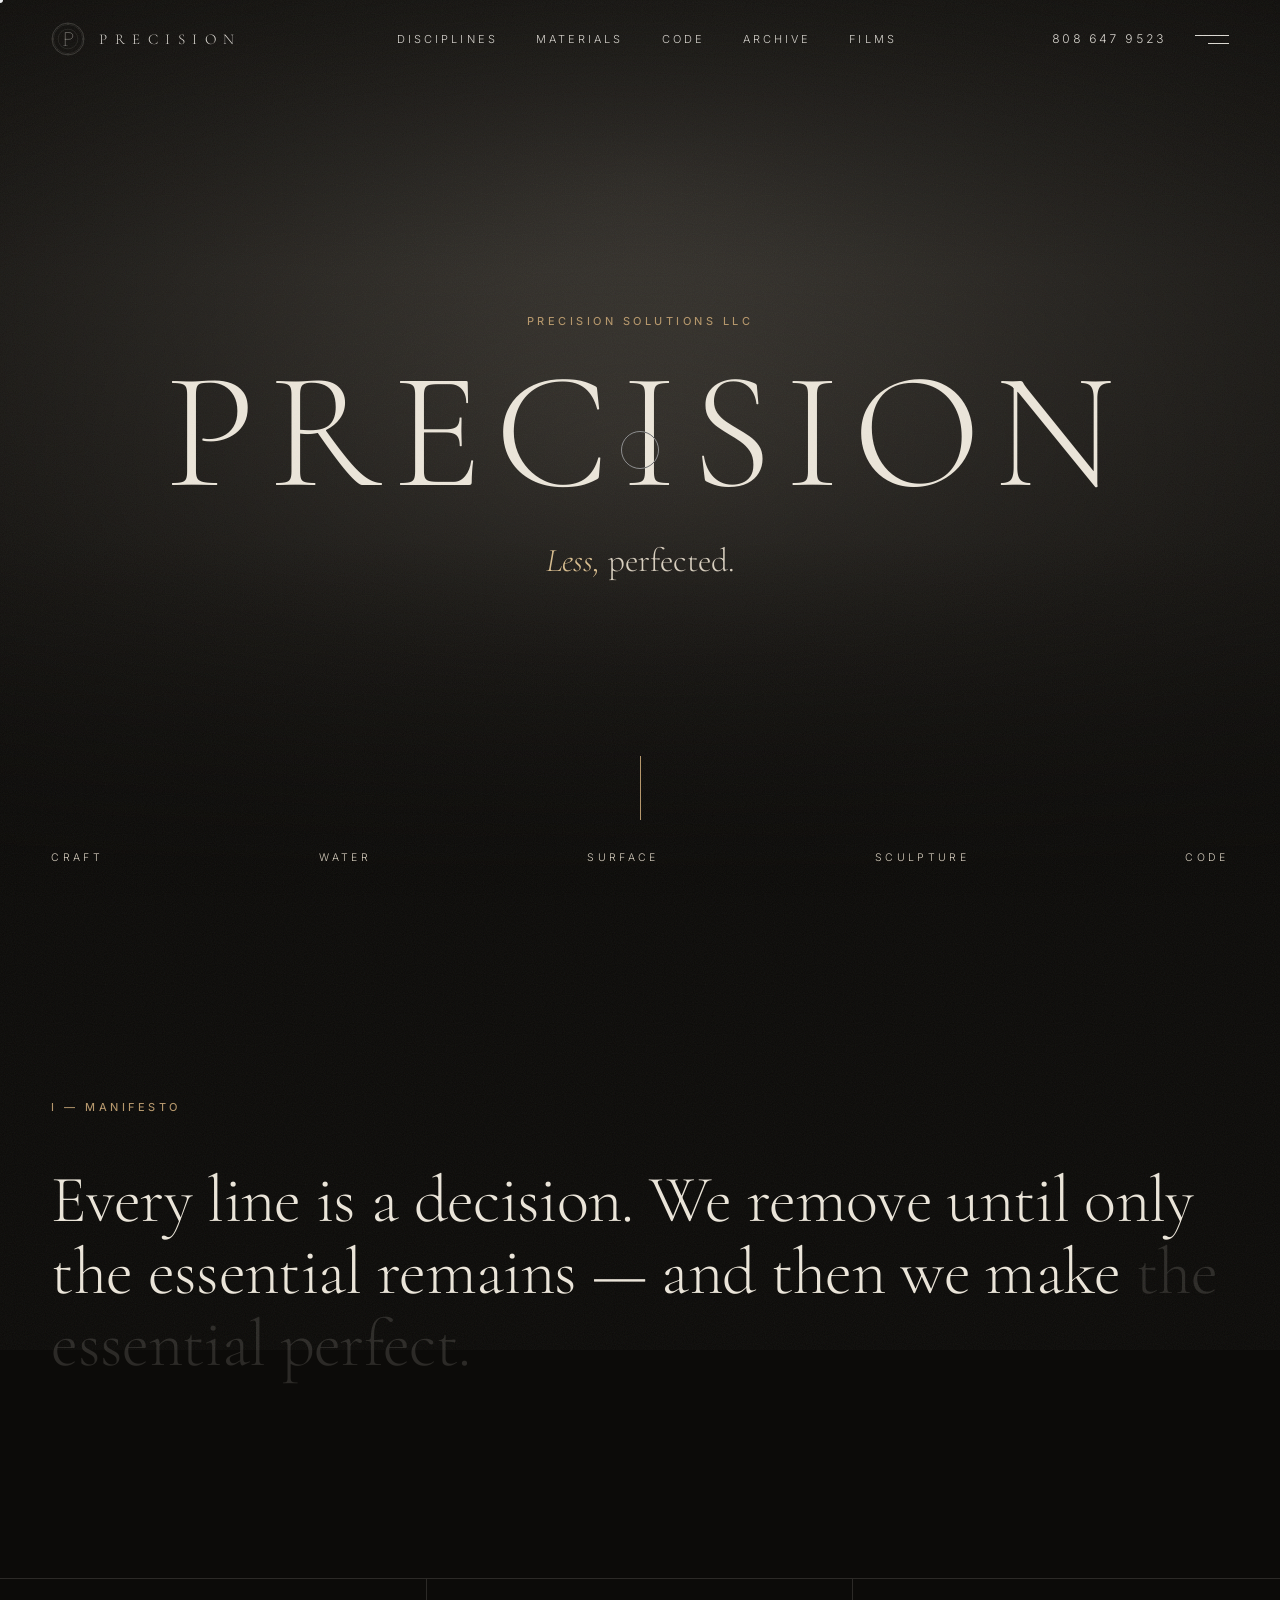
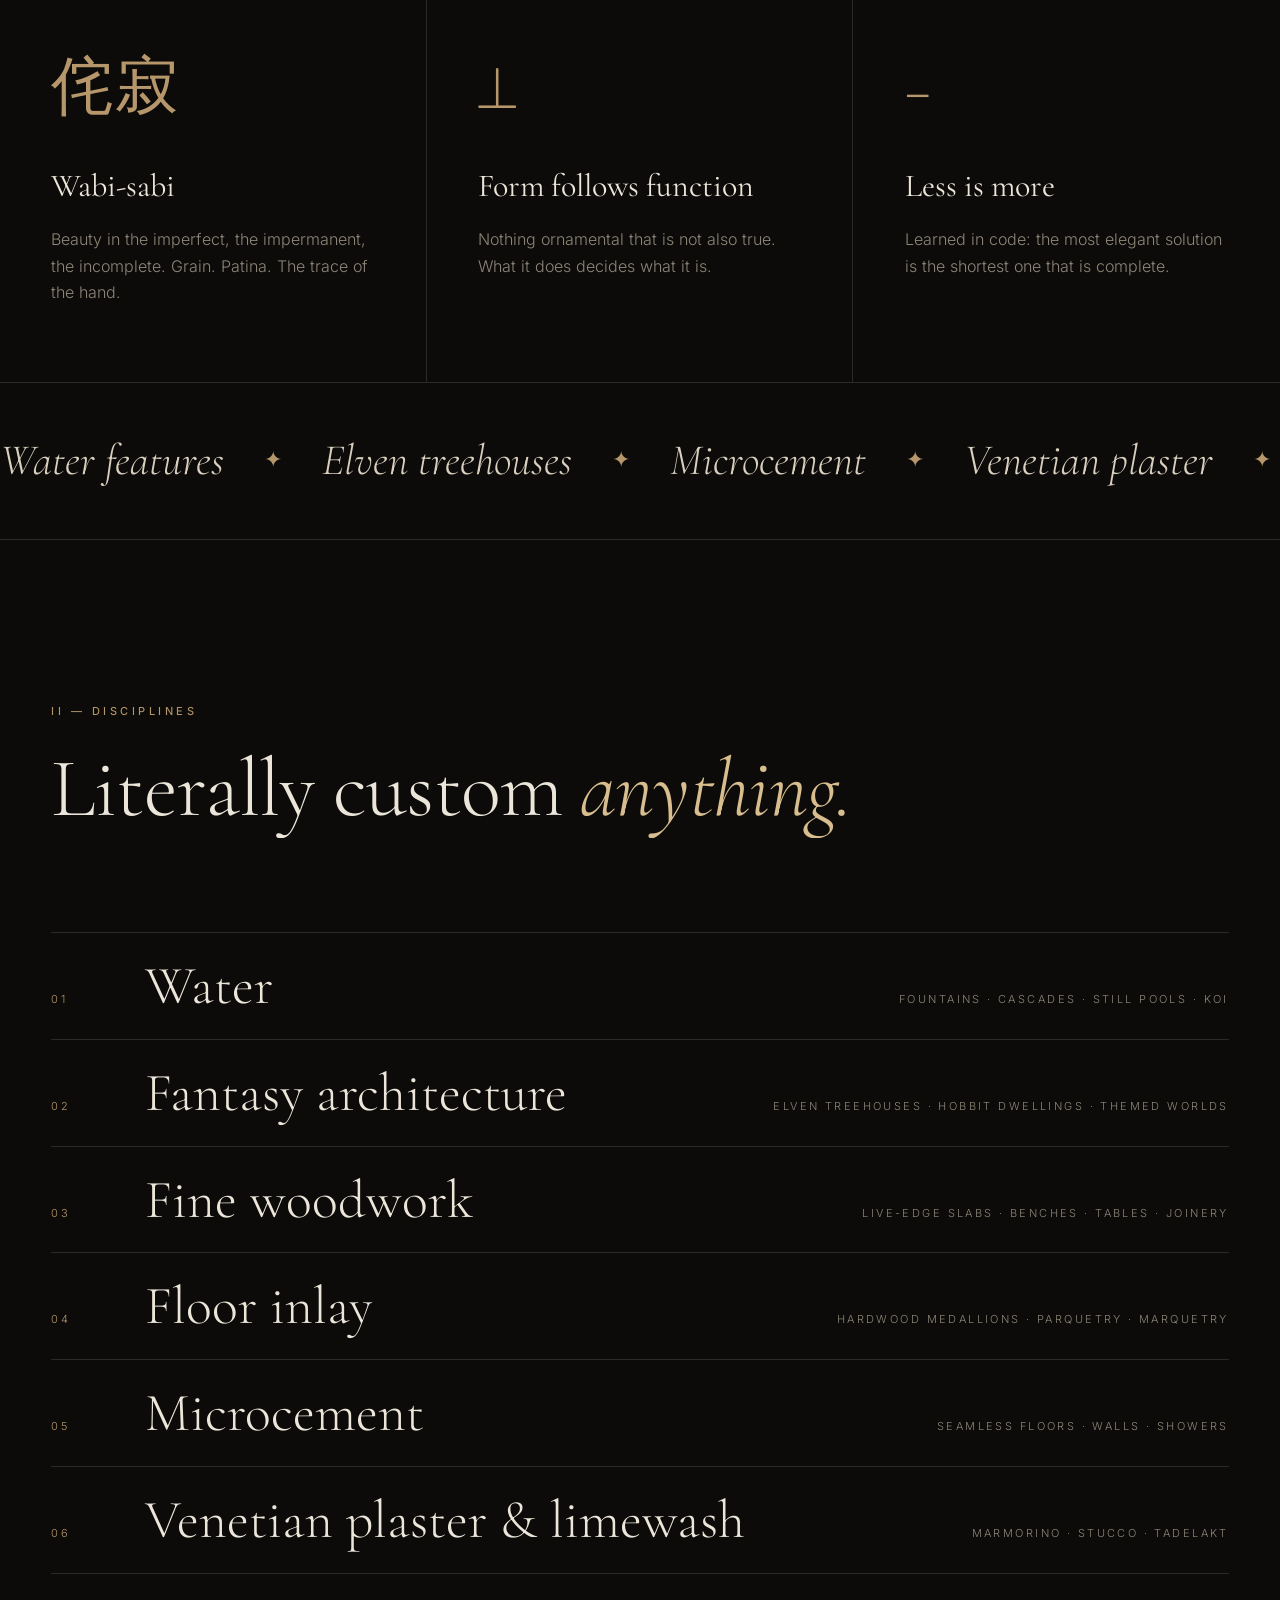
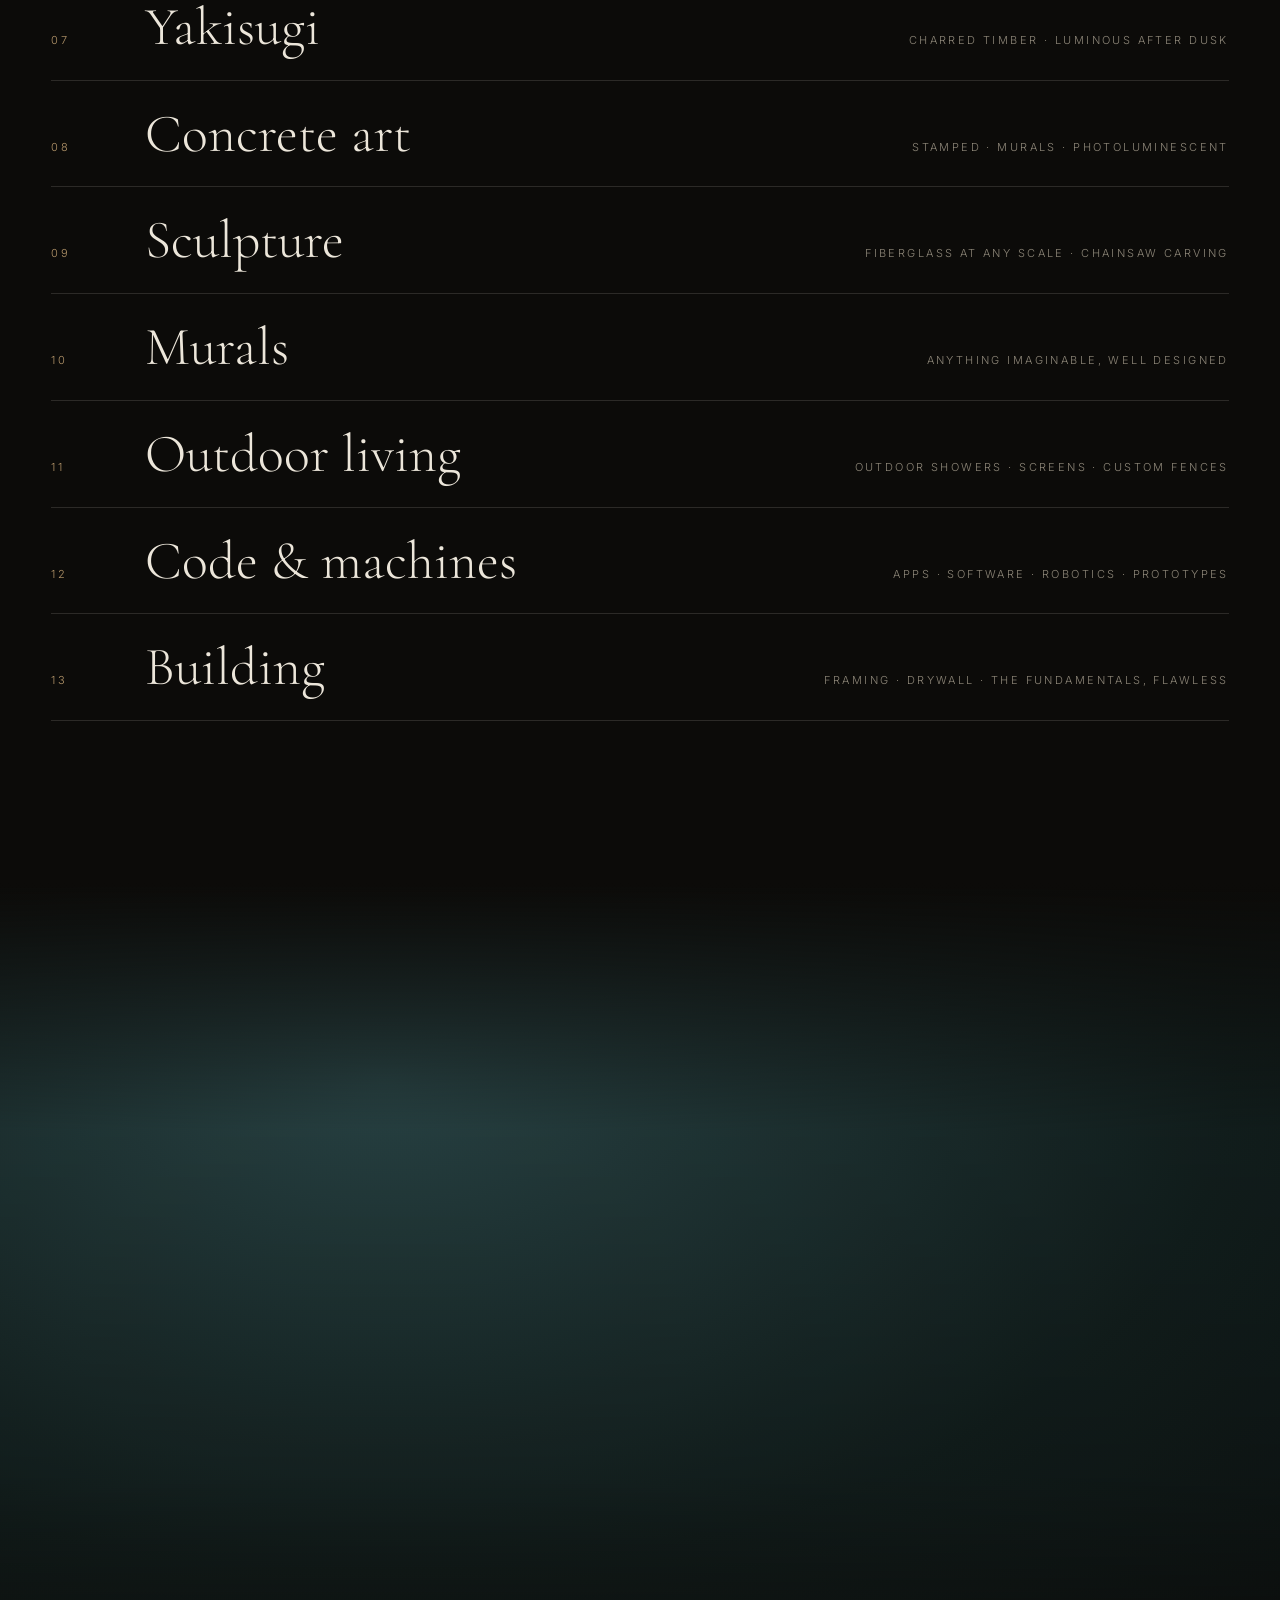
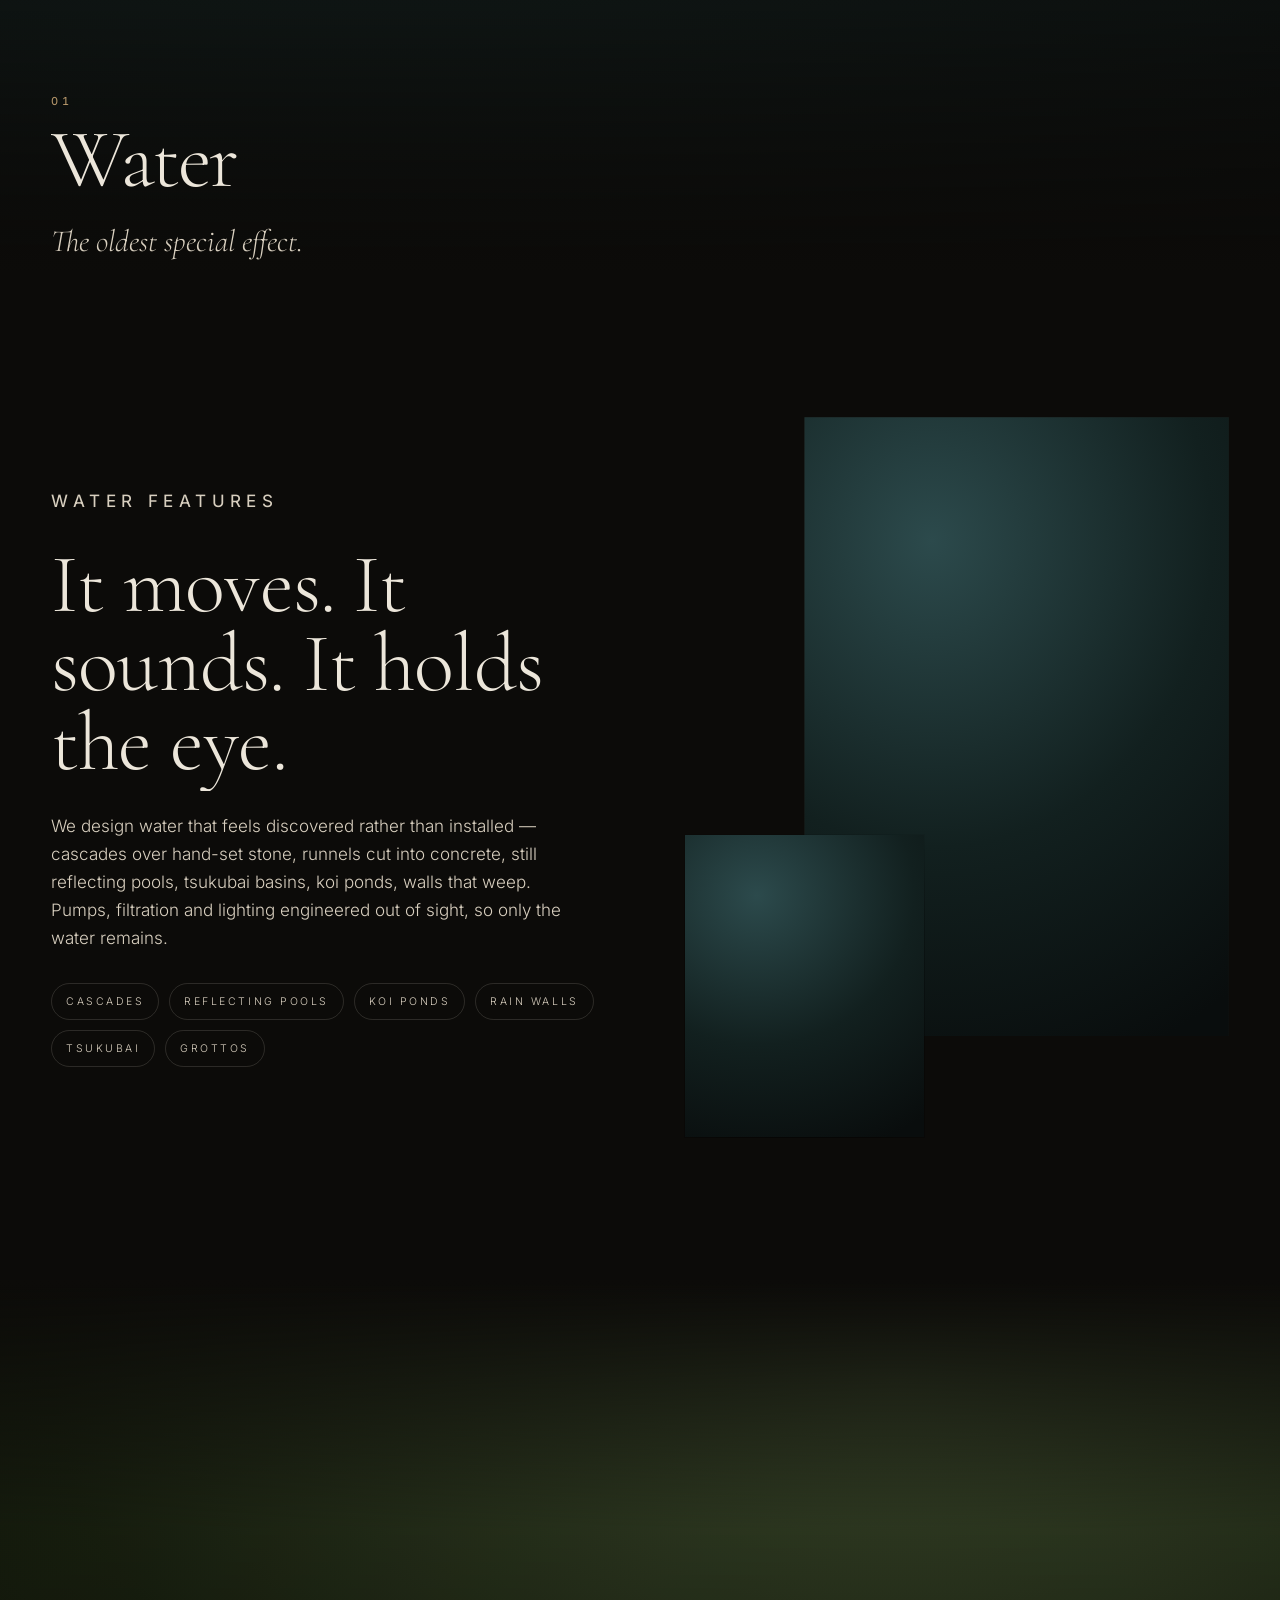
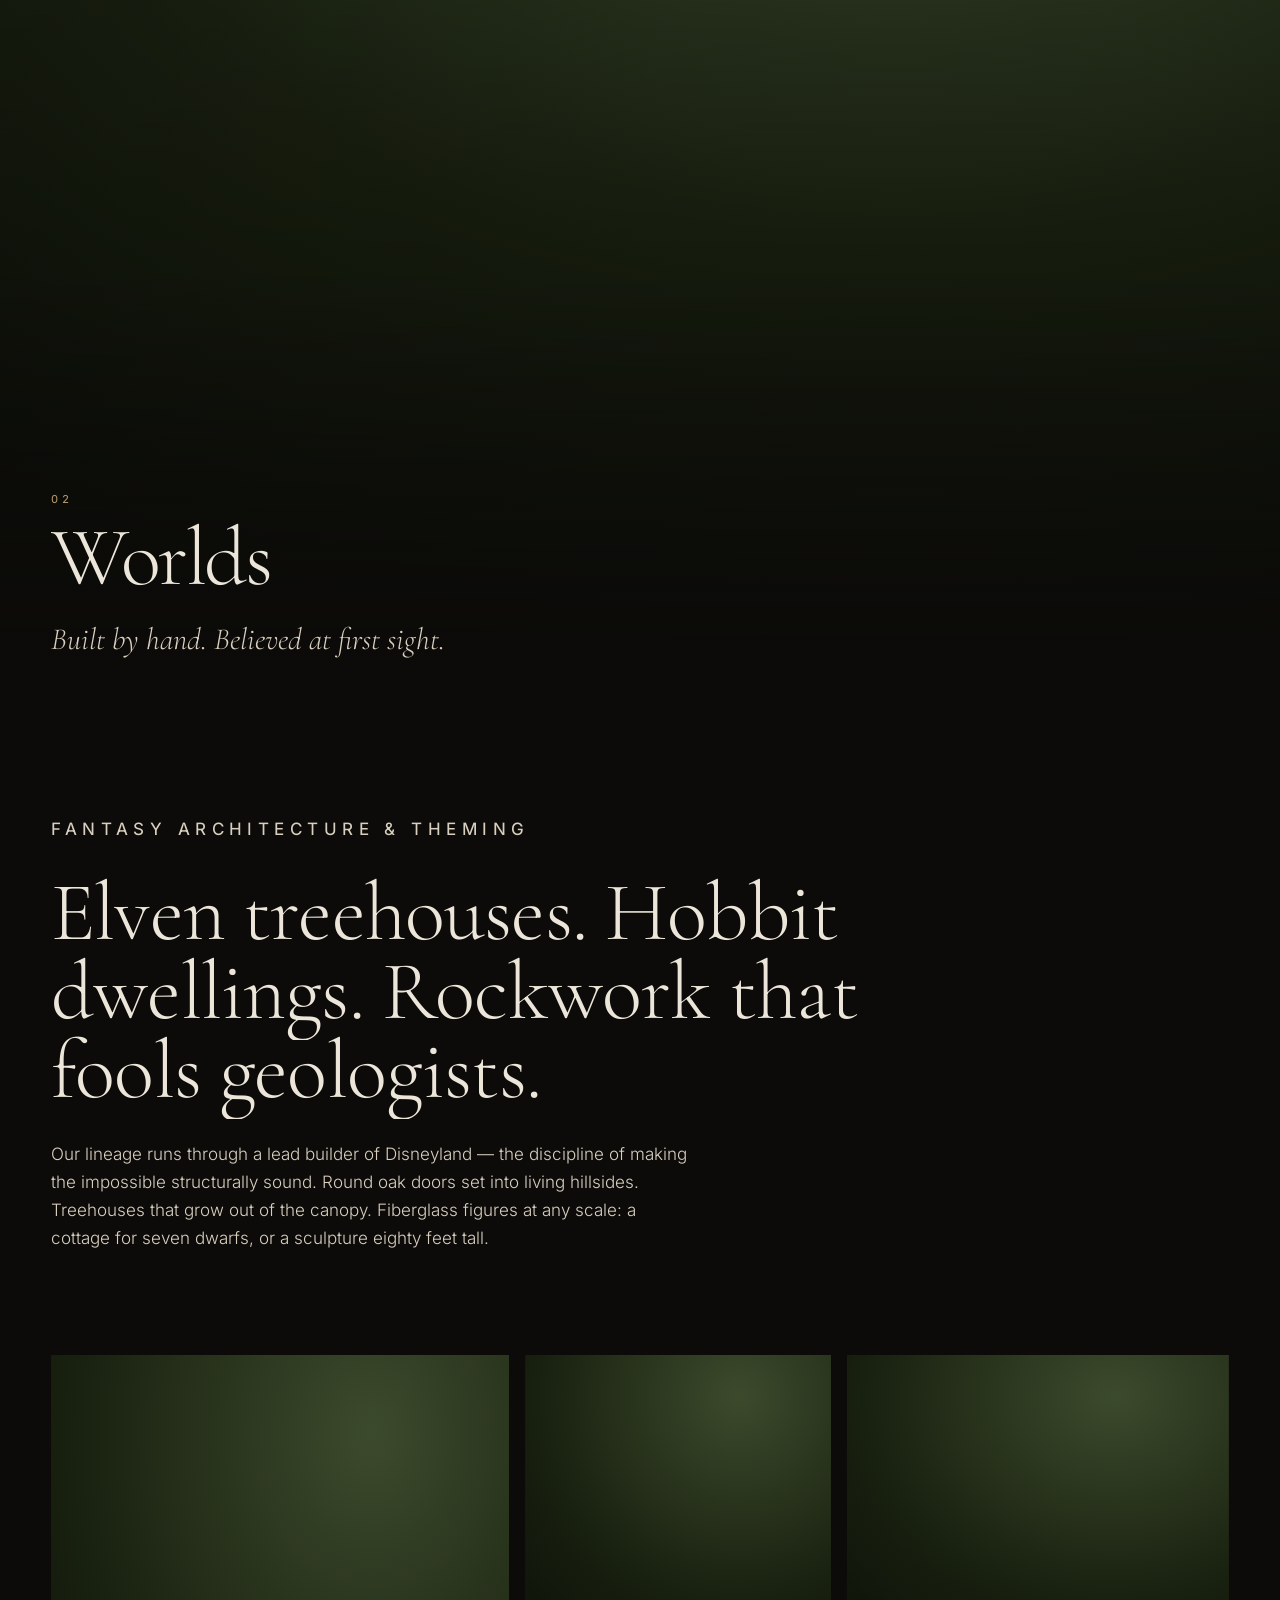
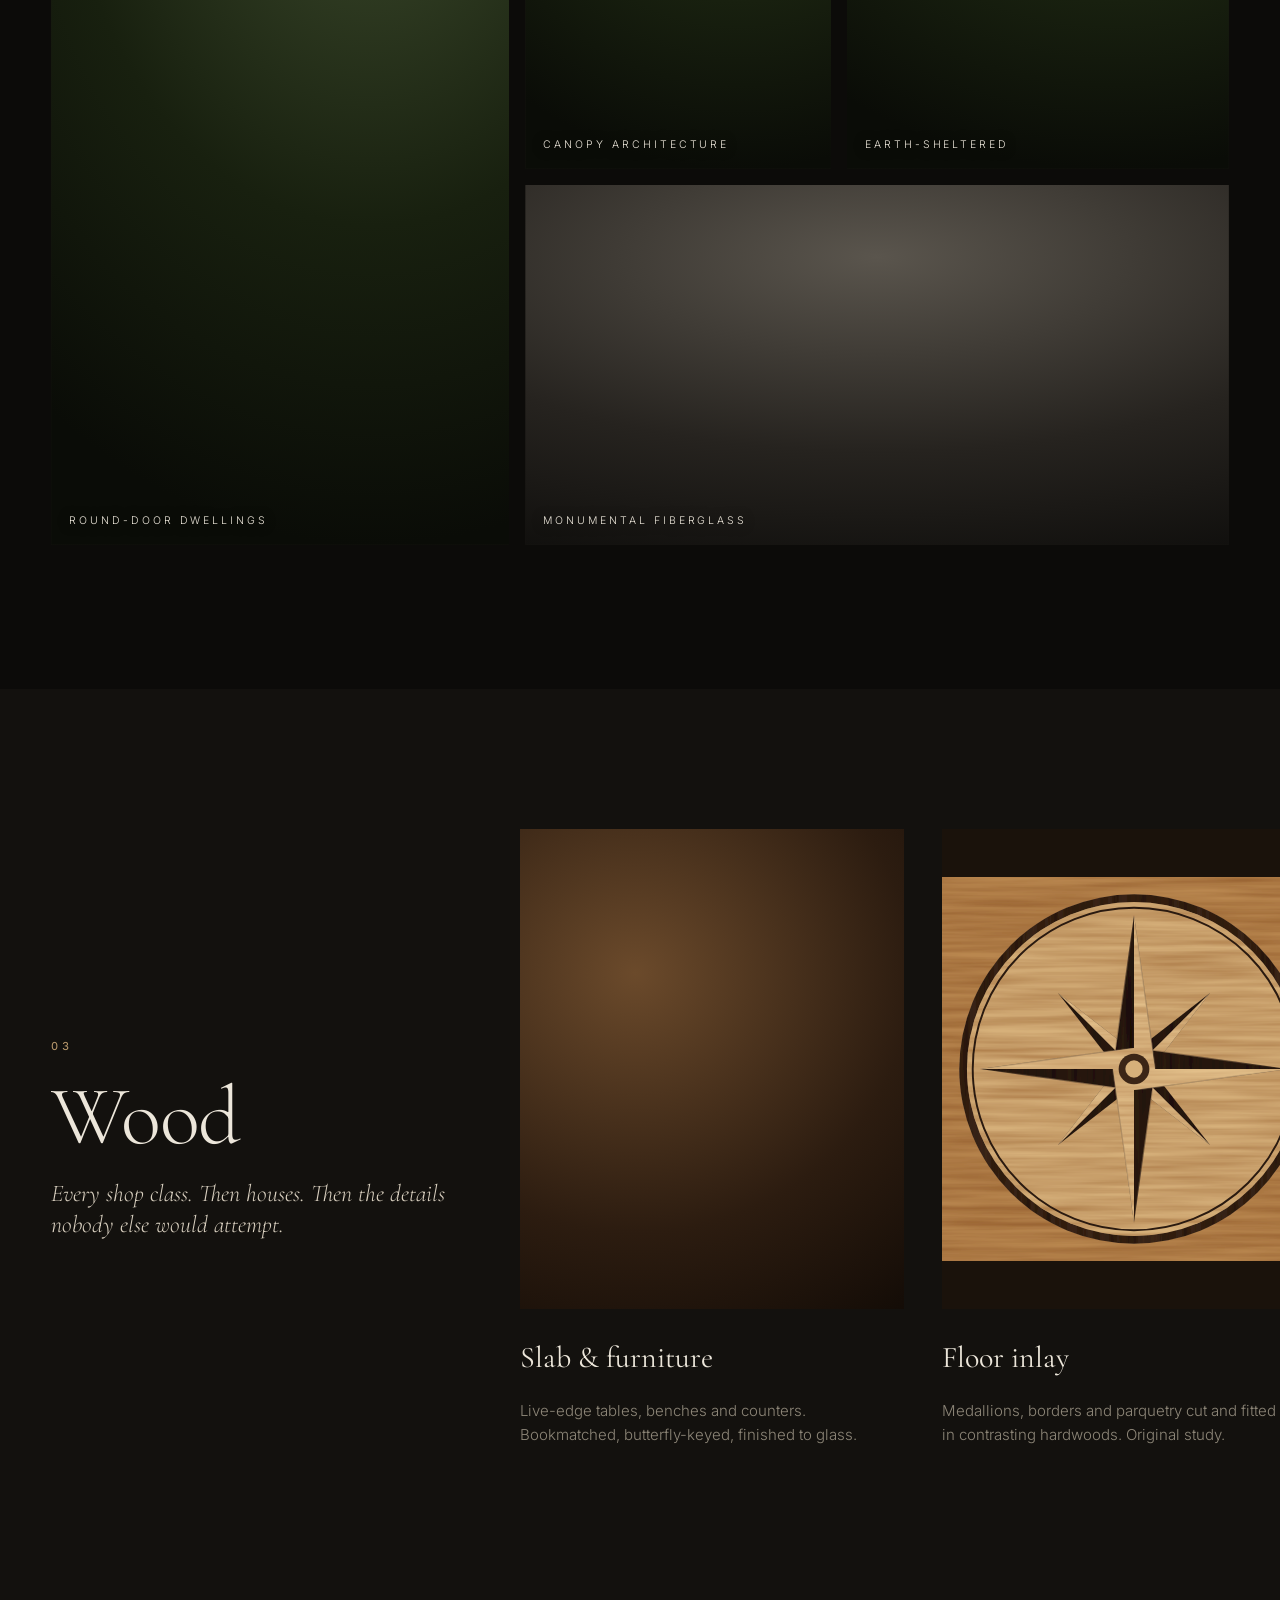
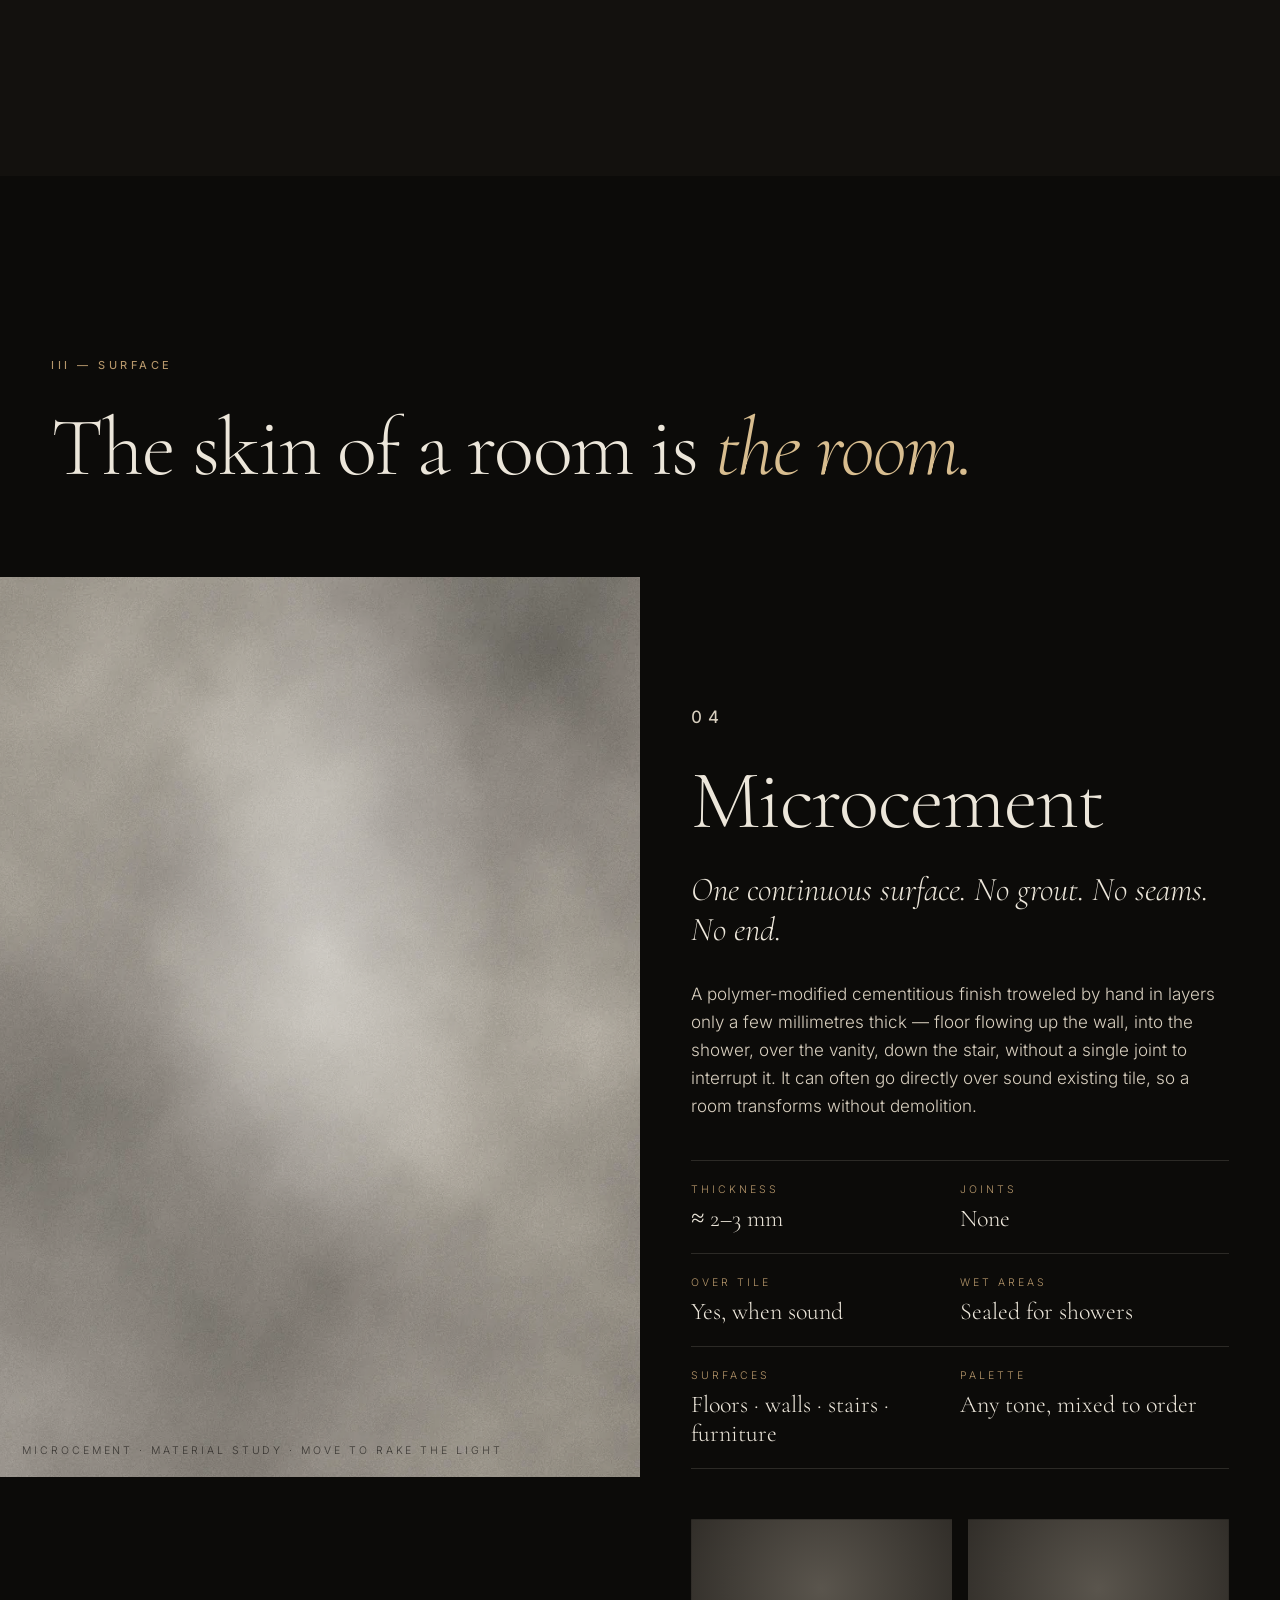
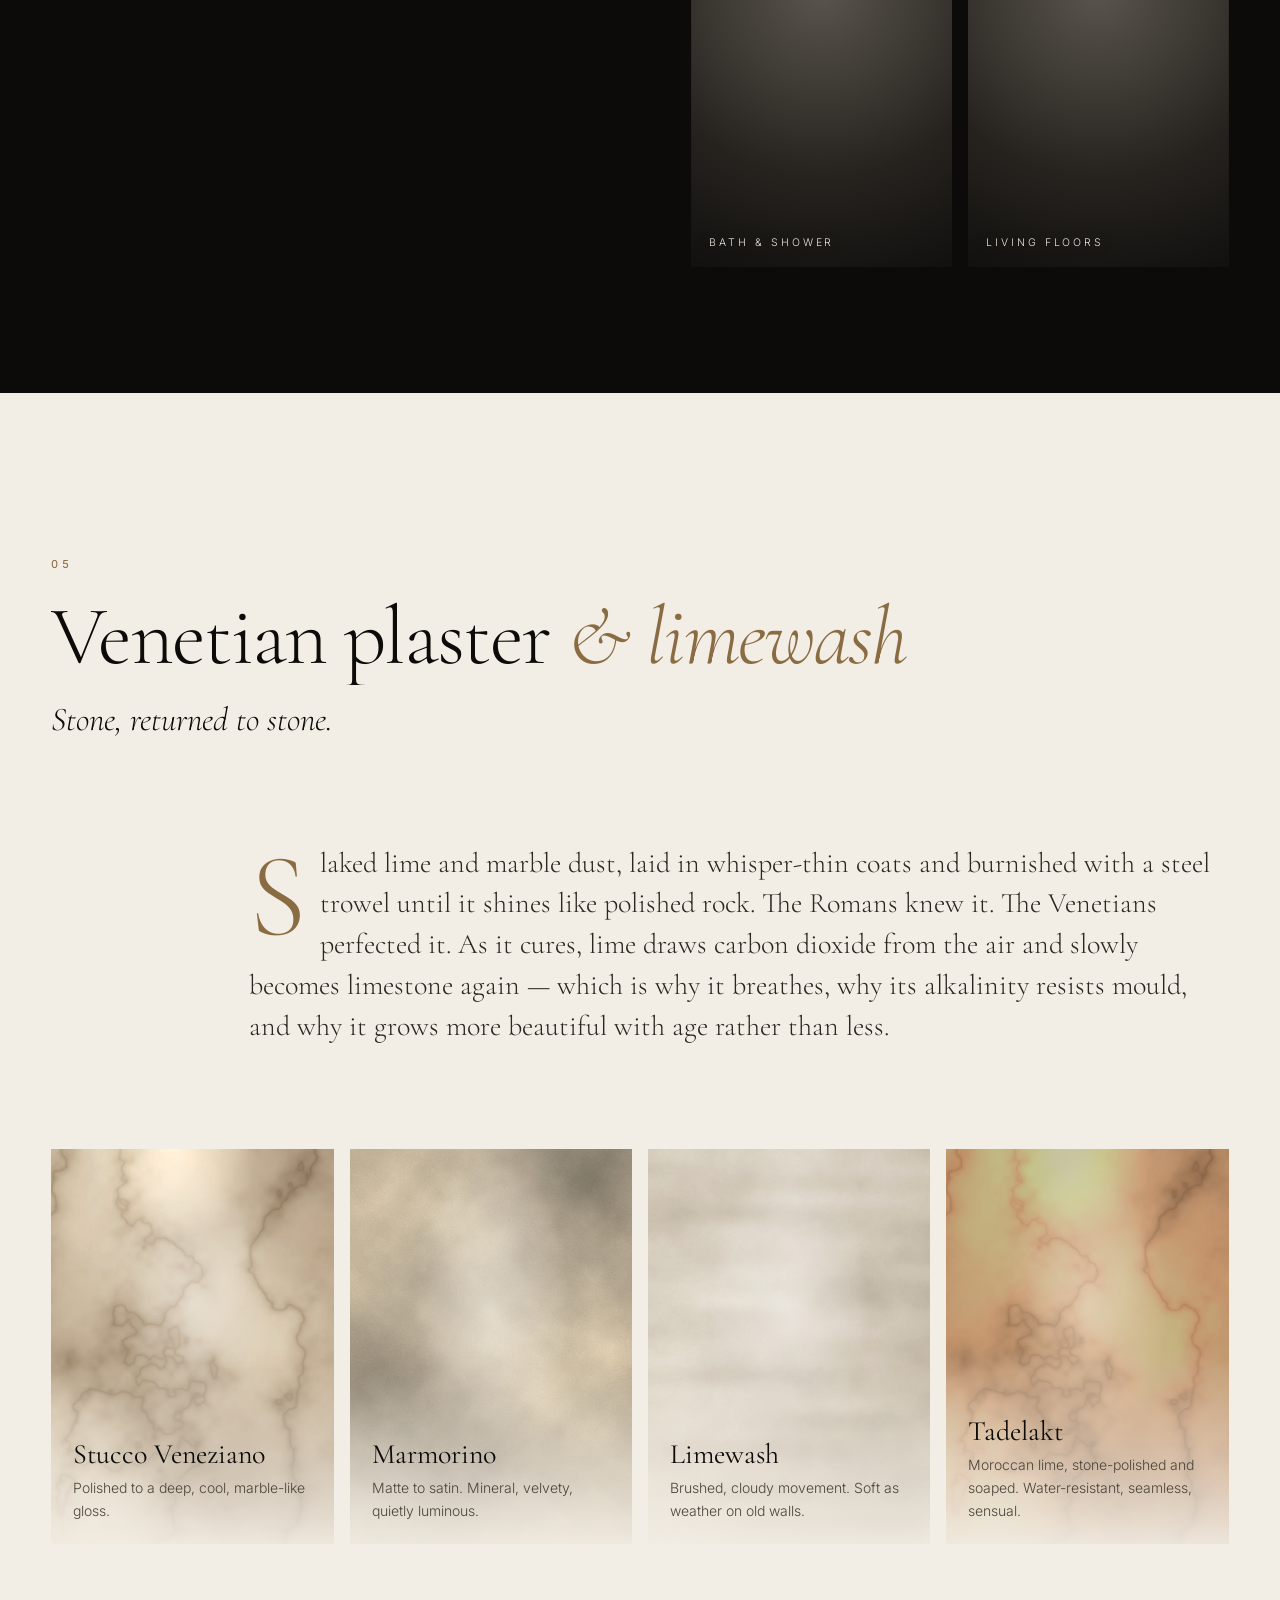
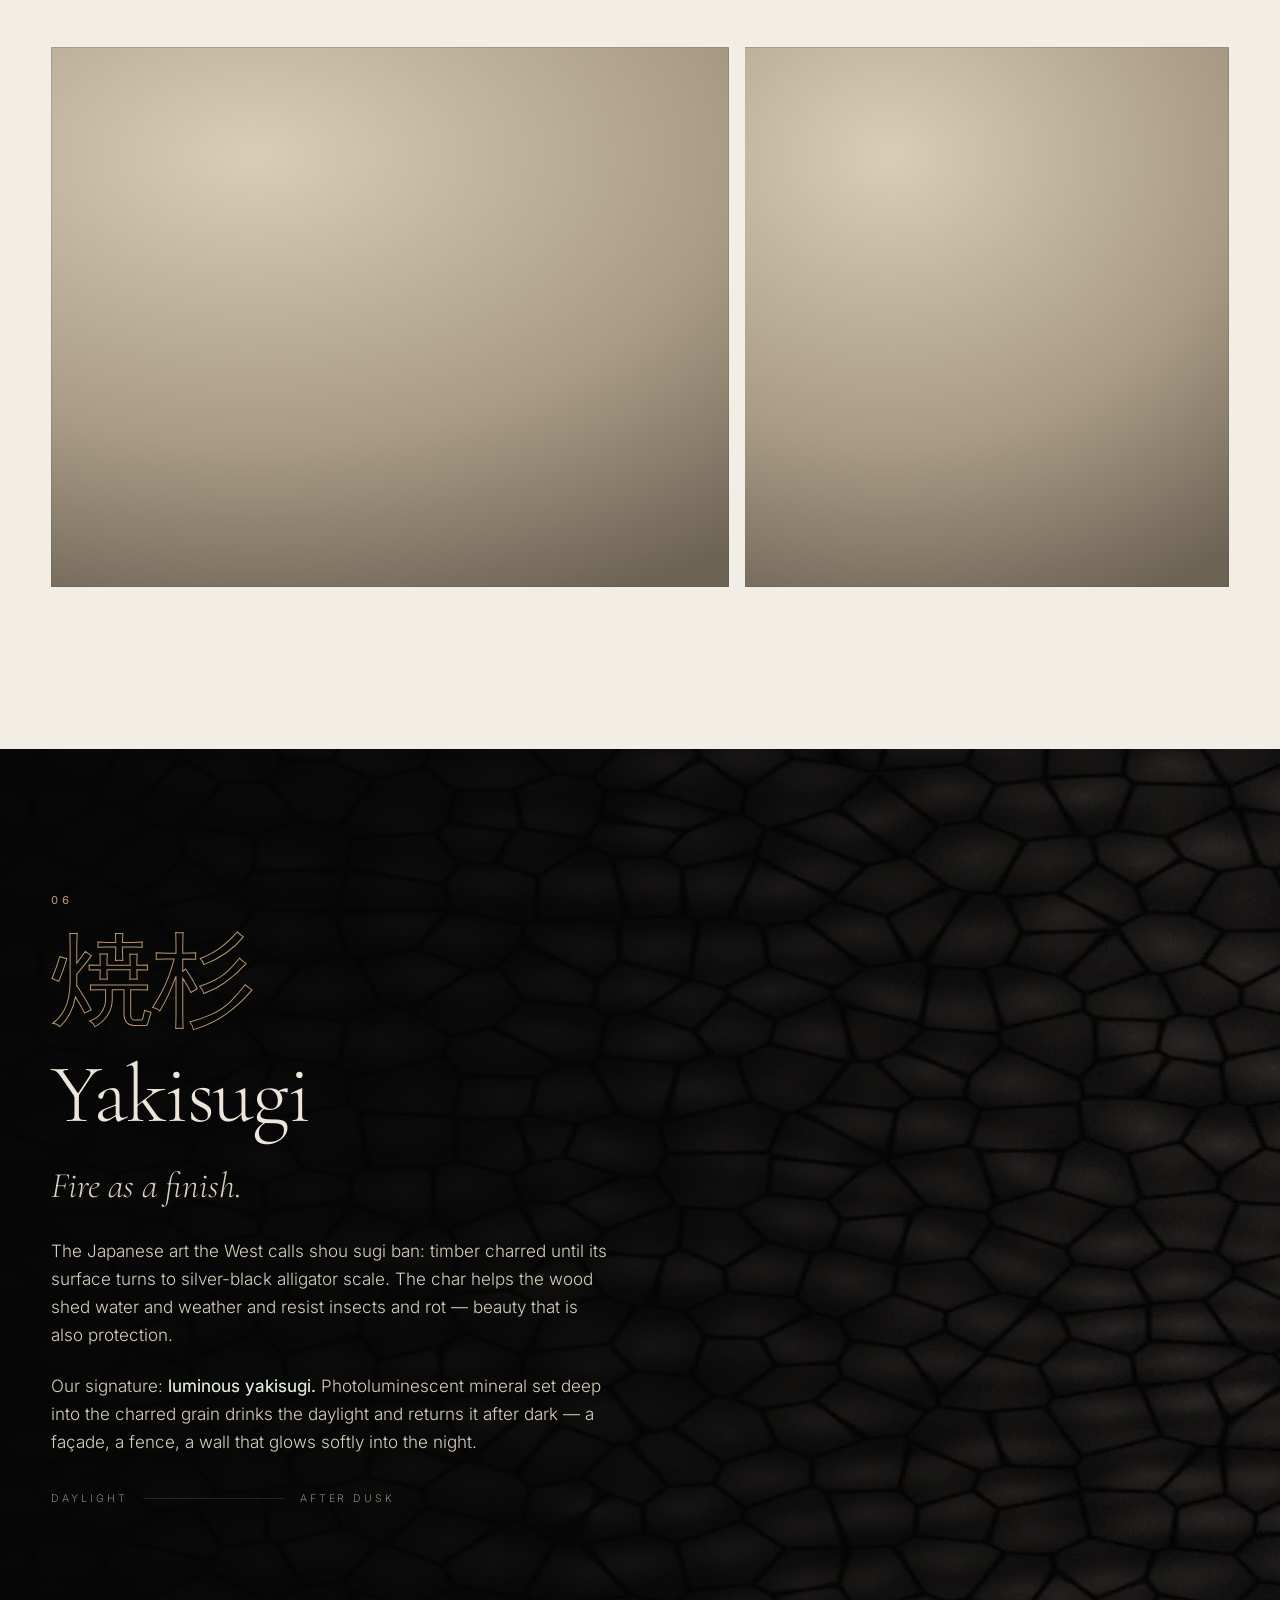
==== commit 6703921f: "Add the Archive: digital works, field work, and links throughout New works.html: 20 past projects (a" ====
--- a/index.html
+++ b/index.html
@@ -50,6 +50,7 @@
     <a href="#disciplines">Disciplines</a>
     <a href="#materials">Materials</a>
     <a href="#code">Code</a>
+    <a href="works.html">Archive</a>
     <a href="#films">Films</a>
   </nav>
   <div class="nav__right">
@@ -68,7 +69,8 @@
       <li><a href="#yakisugi"><i>05</i>Fire</a></li>
       <li><a href="#art"><i>06</i>Art</a></li>
       <li><a href="#code"><i>07</i>Code</a></li>
-      <li><a href="#contact"><i>08</i>Contact</a></li>
+      <li><a href="works.html"><i>08</i>Archive</a></li>
+      <li><a href="#contact"><i>09</i>Contact</a></li>
     </ol>
     <div class="menu__foot">
       <a href="tel:+18086479523">808 647 9523</a>
@@ -433,6 +435,18 @@
         <li data-reveal><b>Robotics &amp; interactive</b><span>Kinetic art, smart water features, responsive installations.</span></li>
       </ul>
     </div>
+    <div class="code__works">
+      <div class="code__works-head">
+        <h3 data-split>Selected <em>digital works.</em></h3>
+        <a href="works.html" class="btn btn--glow" data-magnetic>Enter the Archive</a>
+      </div>
+      <div class="teaser">
+        <a href="works.html#lensii" data-cursor="Open"><figure><img src="assets/works/lensii.webp" alt="Lensii camera app website" loading="lazy"></figure><b>Lensii</b><span>Camera app · Android</span></a>
+        <a href="works.html#honeycomb" data-cursor="Open"><figure><img src="assets/works/honeycomb.webp" alt="Honeycomb frequency modulator" loading="lazy"></figure><b>Honeycomb</b><span>Sound instrument · Live</span></a>
+        <a href="works.html#skymap" data-cursor="Open"><figure><img src="assets/works/skymap.webp" alt="SkyMap constellation viewer" loading="lazy"></figure><b>SkyMap</b><span>88 constellations</span></a>
+        <a href="works.html#archetypes" data-cursor="Open"><figure><img src="assets/works/archetypes.webp" alt="The Archetypes of Code web book" loading="lazy"></figure><b>The Archetypes of Code</b><span>Book · Published online</span></a>
+      </div>
+    </div>
     <div class="code__photos">
       <figure class="ph clip" data-tone="tech" data-src="VOz0gV9HC0I,rZKdS0wI8Ks,photo-1518770660439-4636190af475"><img alt="Raspberry Pi and Arduino development boards"></figure>
       <figure class="ph clip" data-tone="tech" data-src="vE6WEdZA6Vg,bw5a4zQMRCI"><img alt="Close-up of printed circuit boards"></figure>
@@ -446,6 +460,7 @@
   <p class="chapter__num">10</p>
   <h2 class="display display--m" data-split>And the ordinary — done <em>extraordinarily.</em></h2>
   <p class="build__copy" data-reveal>Framing. Drywall. Finish carpentry. Renovation. The parts no one photographs are the parts everything else stands on. Executed in partnership with licensed and insured contractors.</p>
+  <a href="works.html#built" class="btn btn--ghost build__more" data-magnetic>See the field work</a>
 </section>
 
 <!-- ============ FILMS ============ -->
@@ -500,7 +515,7 @@
     <div><b>Precision Solutions LLC</b><span>Craft · Water · Surface · Sculpture · Code</span></div>
   </div>
   <p class="footer__fine">Construction work executed in partnership with licensed and insured contractors. Photography and films shown are representative of the disciplines and belong to their creators — photography via <a href="https://unsplash.com" rel="noopener" target="_blank">Unsplash</a>, films via YouTube. Material studies and floor medallion are original to Precision.</p>
-  <p class="footer__copy">© <span data-year></span> Precision Solutions LLC</p>
+  <p class="footer__copy">© <span data-year></span> Precision Solutions LLC <a class="footer__elsewhere" href="https://master-rust-six.vercel.app" target="_blank" rel="noopener">Elsewhere ↗</a></p>
 </footer>
 
 <script src="assets/vendor/gsap.min.js"></script>
--- a/assets/css/site.css
+++ b/assets/css/site.css
@@ -536,3 +536,168 @@
   .yaki__pin { position: relative; }
   .yaki { --dusk: 1; }
 }
+
+/* ==========================================================================
+   Archive (works.html)
+   ========================================================================== */
+.footer__elsewhere { margin-left: 18px; color: var(--muted); border-bottom: 1px solid transparent; transition: color .4s, border-color .4s; }
+.footer__elsewhere:hover { color: var(--brass-2); border-color: var(--brass); }
+.nav__links a[aria-current="page"]::after { transform: scaleX(1); }
+
+.page-intro { padding: clamp(150px, 26vh, 260px) var(--gutter) clamp(60px, 10vh, 120px); display: grid; gap: 34px; }
+.page-intro__foot { display: grid; grid-template-columns: 1.4fr 1fr; gap: 40px; align-items: end; border-top: 1px solid var(--line); padding-top: 30px; }
+.page-intro__lead { font-family: var(--serif); font-size: clamp(22px, 2.2vw, 32px); line-height: 1.35; color: var(--bone-2); max-width: 30ch; }
+.page-intro__stats { display: flex; gap: 48px; justify-content: flex-end; }
+.page-intro__stats dt { font-size: 10.5px; letter-spacing: .28em; text-transform: uppercase; color: var(--muted); }
+.page-intro__stats dd { font-family: var(--serif); font-size: clamp(56px, 6vw, 96px); line-height: 1; color: var(--brass-2); }
+
+.filters {
+  position: sticky; top: 0; z-index: 40; display: flex; gap: 6px; flex-wrap: wrap;
+  padding: 86px var(--gutter) 18px; margin-top: -68px;
+  background: linear-gradient(to bottom, var(--ink) 70%, rgba(12,11,9,0));
+}
+.filters button {
+  font-size: 11px; letter-spacing: .24em; text-transform: uppercase; color: var(--bone-2);
+  padding: 11px 18px; border: 1px solid var(--line); border-radius: 100px; transition: background .4s, color .4s, border-color .4s;
+}
+.filters button sup { font-size: 9px; margin-left: 6px; color: var(--brass); letter-spacing: 0; vertical-align: super; }
+.filters button:hover { border-color: var(--brass); }
+.filters button[aria-pressed="true"] { background: var(--bone); color: var(--ink); border-color: var(--bone); }
+.filters button[aria-pressed="true"] sup { color: var(--ink); }
+
+.works__digital { padding: 30px var(--gutter) clamp(100px, 16vh, 200px); }
+.works__grid { display: grid; grid-template-columns: repeat(3, 1fr); gap: clamp(36px, 4vw, 64px) clamp(18px, 2vw, 32px); }
+.wk { min-width: 0; }
+.wk:nth-child(10n+1), .wk:nth-child(10n+7) { grid-column: span 2; }
+.wk.is-hidden { display: none; }
+.wk__hit { display: grid; gap: 14px; width: 100%; text-align: left; }
+.wk__cover {
+  position: relative; display: grid; place-items: center; overflow: hidden; aspect-ratio: 4 / 3;
+  background: #0b0a09; border: 1px solid var(--line);
+  transition: transform .8s var(--ease), border-color .6s; transform-style: preserve-3d; will-change: transform;
+  --gx: 50%; --gy: 50%;
+}
+.wk:nth-child(10n+1) .wk__cover, .wk:nth-child(10n+7) .wk__cover { aspect-ratio: 16 / 8.4; }
+.wk__cover canvas { position: absolute; inset: 0; width: 100%; height: 100%; transition: transform 1.6s var(--ease), opacity .8s; opacity: .9; }
+.wk__hit:hover .wk__cover { border-color: color-mix(in srgb, var(--accent) 55%, transparent); }
+.wk__hit:hover .wk__cover canvas { transform: scale(1.08); opacity: 1; }
+.wk__glare { position: absolute; inset: 0; pointer-events: none; opacity: 0; transition: opacity .6s; background: radial-gradient(40% 50% at var(--gx) var(--gy), rgba(255,255,255,.16), transparent 70%); }
+.wk__hit:hover .wk__glare { opacity: 1; }
+.wk__mono { position: relative; font-family: var(--serif); font-size: clamp(64px, 8vw, 128px); font-weight: 300; letter-spacing: .06em; color: var(--accent); text-shadow: 0 0 40px color-mix(in srgb, var(--accent) 45%, transparent); }
+
+.device { position: relative; display: block; box-shadow: 0 40px 80px -20px rgba(0,0,0,.85), 0 0 0 1px rgba(255,255,255,.08); transition: transform 1.2s var(--ease); }
+.device img { display: block; width: 100%; height: 100%; object-fit: cover; object-position: top; }
+.device--browser { width: 82%; border-radius: 8px; overflow: hidden; background: #111; transform: translateY(6%); }
+.wk:nth-child(10n+1) .device--browser, .wk:nth-child(10n+7) .device--browser { width: 64%; transform: translateY(10%); }
+.device__bar { display: flex; align-items: center; gap: 6px; height: 24px; padding: 0 10px; background: #1a1916; border-bottom: 1px solid rgba(255,255,255,.06); }
+.device__bar i { width: 7px; height: 7px; border-radius: 50%; background: rgba(255,255,255,.16); }
+.device__bar em { margin: 0 auto; font-style: normal; font-size: 9.5px; letter-spacing: .08em; color: rgba(236,230,218,.5); padding: 2px 12px; background: rgba(255,255,255,.05); border-radius: 4px; max-width: 70%; overflow: hidden; text-overflow: ellipsis; white-space: nowrap; }
+.device__screen { display: block; aspect-ratio: 16 / 10; overflow: hidden; }
+.device__screen img { transition: transform 6s cubic-bezier(.45,0,.2,1); }
+.wk__hit:hover .device__screen img { transform: translateY(-12%); }
+.wk__hit:hover .device--browser { transform: translateY(2%); }
+.device--phone { width: 30%; aspect-ratio: 9 / 19.5; border-radius: 22px; overflow: hidden; border: 4px solid #1d1c19; background: #000; transform: translateY(14%) rotate(-4deg); }
+.wk:nth-child(10n+1) .device--phone, .wk:nth-child(10n+7) .device--phone { width: 20%; }
+.wk__hit:hover .device--phone { transform: translateY(6%) rotate(0deg); }
+
+.wk__meta { display: flex; align-items: baseline; gap: 14px; font-size: 10.5px; letter-spacing: .24em; text-transform: uppercase; color: var(--muted); }
+.wk__meta i { font-style: normal; color: var(--accent); }
+.wk__title { font-family: var(--serif); font-weight: 400; font-size: clamp(28px, 2.6vw, 40px); line-height: 1.02; transition: color .4s; }
+.wk__hit:hover .wk__title { color: var(--brass-2); font-style: italic; }
+.wk__tag { font-family: var(--serif); font-size: 19px; color: var(--muted); margin-top: -4px; }
+
+/* built */
+.built { padding: clamp(110px, 18vh, 220px) 0; background: var(--ink-2); border-top: 1px solid var(--line); scroll-margin-top: 40px; }
+.built__lead { color: var(--bone-2); max-width: 620px; font-size: 17px; }
+.built__grid { display: grid; grid-template-columns: repeat(5, 1fr); gap: 14px; padding: 0 var(--gutter); }
+.built__tile { aspect-ratio: 3 / 4.2; }
+@media (max-width: 1100px) { .built__tile:nth-child(1), .built__tile:nth-child(7) { grid-column: span 2; aspect-ratio: auto; } }
+.built__tile::after { content: ""; position: absolute; inset: 0; background: linear-gradient(to top, rgba(8,7,6,.88), rgba(8,7,6,0) 55%); }
+.built__tile img { transition: transform 1.6s var(--ease), opacity 1.4s var(--ease); }
+.built__tile:hover img { transform: scale(1.06); }
+.built__tile figcaption { left: 18px; right: 18px; bottom: 18px; display: grid; gap: 6px; text-transform: none; letter-spacing: 0; }
+.built__tile figcaption i { font-style: normal; font-size: 10.5px; letter-spacing: .28em; color: var(--brass); }
+.built__tile figcaption b { font-family: var(--serif); font-weight: 400; font-size: 26px; line-height: 1.05; }
+.built__tile figcaption span { font-size: 13px; color: var(--bone-2); opacity: 0; transform: translateY(8px); transition: opacity .5s, transform .6s var(--ease); }
+.built__tile:hover figcaption span { opacity: 1; transform: none; }
+
+.contact--short { min-height: 80vh; }
+
+/* dossier */
+.dossier { position: fixed; inset: 0; z-index: 110; background: rgba(8,7,6,.7); backdrop-filter: blur(14px); -webkit-backdrop-filter: blur(14px); opacity: 0; transition: opacity .6s var(--ease); }
+.dossier.is-open { opacity: 1; }
+.dossier__body {
+  position: absolute; inset: 3vh 3vw; background: var(--ink); border: 1px solid var(--line); overflow: auto; overscroll-behavior: contain;
+  display: grid; grid-template-columns: 1.25fr 1fr; transform: translateY(40px) scale(.98); transition: transform .9s var(--ease);
+}
+.dossier.is-open .dossier__body { transform: none; }
+.dossier__media { position: sticky; top: 0; height: 100%; min-height: 60vh; max-height: 94vh; }
+.dossier__media .wk__cover { height: 100%; aspect-ratio: auto; border: 0; }
+.dossier__media .device--browser { width: 86%; transform: none; }
+.dossier__media .device--phone { width: 38%; max-height: 82%; transform: none; }
+.dossier__media .device__screen { aspect-ratio: 16 / 10; }
+.dossier__text { padding: clamp(40px, 6vw, 90px) clamp(24px, 4vw, 70px); display: grid; gap: 22px; align-content: start; }
+.dossier__tag { font-family: var(--serif); font-style: italic; font-size: clamp(22px, 2vw, 30px); color: var(--brass-2); line-height: 1.25; }
+.dossier__about { color: var(--bone-2); font-size: 16.5px; }
+.dossier__features { display: grid; border-top: 1px solid var(--line); }
+.dossier__features li { padding: 13px 0 13px 26px; border-bottom: 1px solid var(--line); position: relative; font-family: var(--serif); font-size: 21px; }
+.dossier__features li::before { content: ""; position: absolute; left: 2px; top: 50%; width: 10px; height: 1px; background: var(--brass); }
+.dossier__stack { display: flex; flex-wrap: wrap; gap: 8px; }
+.dossier__stack li { font-size: 10.5px; letter-spacing: .2em; text-transform: uppercase; padding: 8px 12px; border: 1px solid var(--line); border-radius: 100px; color: var(--muted); }
+.dossier__note { font-size: 13px; color: var(--muted); font-style: italic; }
+.dossier__links { display: flex; flex-wrap: wrap; gap: 12px; margin-top: 6px; }
+.dossier__status { font-size: 11px; letter-spacing: .24em; text-transform: uppercase; color: var(--muted); padding: 18px 0; }
+.dossier__nav { display: flex; justify-content: space-between; border-top: 1px solid var(--line); padding-top: 22px; margin-top: 10px; font-size: 11px; letter-spacing: .24em; text-transform: uppercase; color: var(--muted); }
+.dossier__nav button:hover { color: var(--brass-2); }
+.dossier__close { position: absolute; top: calc(3vh + 16px); right: calc(3vw + 16px); z-index: 3; width: 48px; height: 48px; border-radius: 50%; border: 1px solid var(--line); background: rgba(12,11,9,.7); display: grid; place-items: center; transition: transform .6s var(--ease), border-color .4s; }
+.dossier__close span { position: absolute; width: 18px; height: 1px; background: var(--bone); transform: rotate(45deg); }
+.dossier__close span + span { transform: rotate(-45deg); }
+.dossier__close:hover { transform: rotate(90deg); border-color: var(--brass); }
+html.dossier-open { overflow: hidden; }
+
+/* homepage teaser */
+.code__works { display: grid; gap: 26px; }
+.code__works-head { display: flex; justify-content: space-between; align-items: end; gap: 20px; flex-wrap: wrap; }
+.code__works-head h3 { font-family: var(--serif); font-weight: 300; font-size: clamp(30px, 3.4vw, 52px); line-height: 1.05; }
+.code__works-head h3 em { color: var(--glow); }
+.teaser { display: grid; grid-template-columns: repeat(4, 1fr); gap: 16px; }
+.teaser a { display: grid; gap: 10px; }
+.teaser figure { aspect-ratio: 4 / 3; overflow: hidden; border: 1px solid rgba(125,255,216,.14); background: #0b0d0c; }
+.teaser img { width: 100%; height: 100%; object-fit: cover; object-position: top; filter: saturate(.85) brightness(.9); transition: transform 1.4s var(--ease), filter .6s; }
+.teaser a:hover img { transform: scale(1.06); filter: none; }
+.teaser b { font-family: var(--serif); font-weight: 400; font-size: 24px; line-height: 1.1; }
+.teaser span { font-size: 10.5px; letter-spacing: .22em; text-transform: uppercase; color: var(--muted); }
+.btn--glow { background: transparent; color: var(--glow); border: 1px solid rgba(125,255,216,.4); }
+.btn--glow:hover { background: var(--glow); color: #07120e; }
+.build__more { margin-top: 10px; }
+
+@media (max-width: 1100px) {
+  .works__grid { grid-template-columns: 1fr 1fr; }
+  .wk:nth-child(10n+1), .wk:nth-child(10n+7) { grid-column: auto; }
+  .wk:nth-child(10n+1) .wk__cover, .wk:nth-child(10n+7) .wk__cover { aspect-ratio: 4 / 3; }
+  .wk:nth-child(10n+1) .device--browser, .wk:nth-child(10n+7) .device--browser { width: 82%; transform: translateY(6%); }
+  .wk:nth-child(10n+1) .device--phone, .wk:nth-child(10n+7) .device--phone { width: 30%; }
+  .built__grid { grid-template-columns: repeat(3, 1fr); }
+  .teaser { grid-template-columns: 1fr 1fr; }
+}
+@media (max-width: 860px) {
+  .page-intro__foot { grid-template-columns: 1fr; }
+  .page-intro__stats { justify-content: flex-start; }
+  .filters { flex-wrap: nowrap; overflow-x: auto; scrollbar-width: none; padding-top: 72px; }
+  .filters::-webkit-scrollbar { display: none; }
+  .filters button { flex: none; }
+  .works__grid { grid-template-columns: 1fr; }
+  .built__grid { grid-template-columns: 1fr 1fr; gap: 10px; }
+  .built__tile:nth-child(7) { grid-column: auto; aspect-ratio: 3 / 4.2; }
+  .built__tile:nth-child(1), .built__tile:nth-child(8) { grid-column: span 2; aspect-ratio: 16 / 10; }
+  .built__tile figcaption b { font-size: 21px; }
+  .built__tile figcaption span { opacity: 1; transform: none; }
+  .dossier__body { inset: 0; grid-template-columns: 1fr; }
+  .dossier__media { position: relative; min-height: 0; height: 56vw; max-height: none; }
+  .dossier__close { top: 14px; right: 14px; }
+  .teaser { grid-template-columns: 1fr 1fr; }
+}
+.works__grid.is-filtered .wk { grid-column: auto; }
+.works__grid.is-filtered .wk__cover { aspect-ratio: 4 / 3; }
+.works__grid.is-filtered .device--browser { width: 82%; }
+.works__grid.is-filtered .device--phone { width: 30%; }
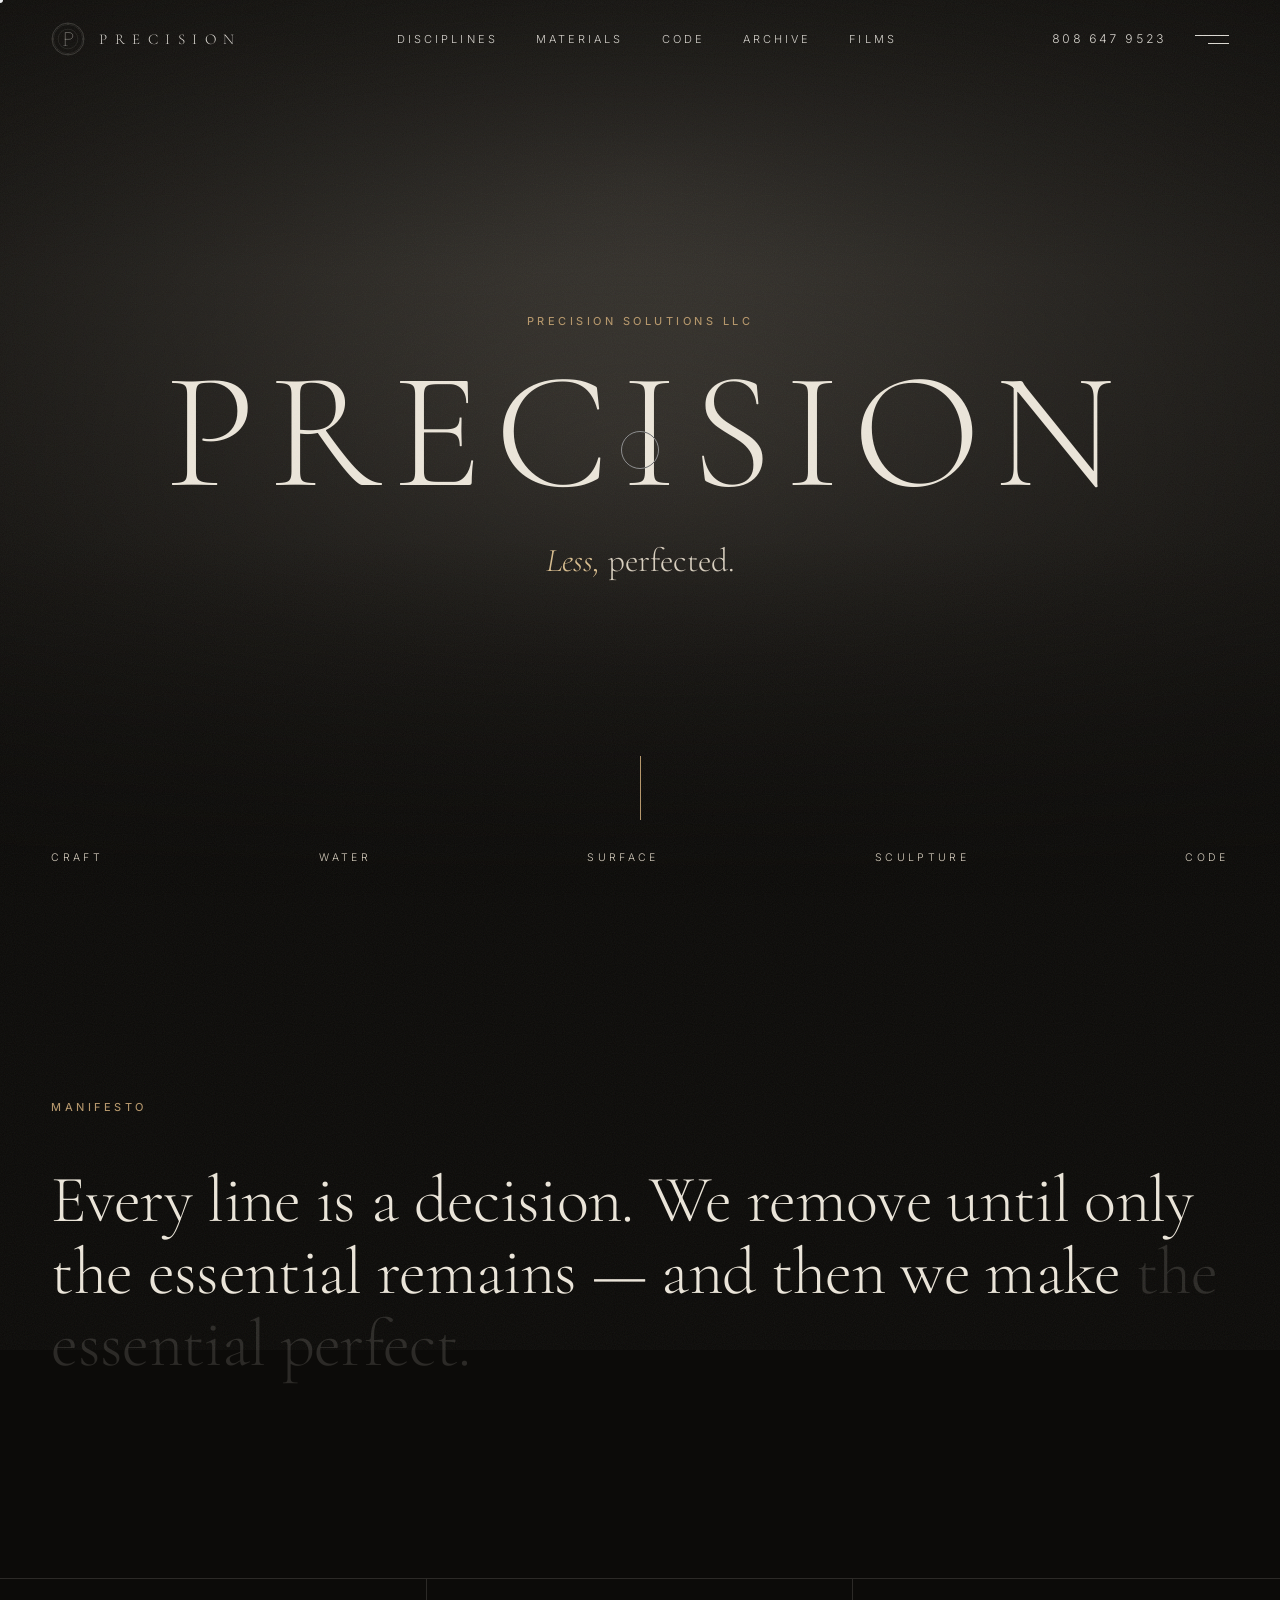
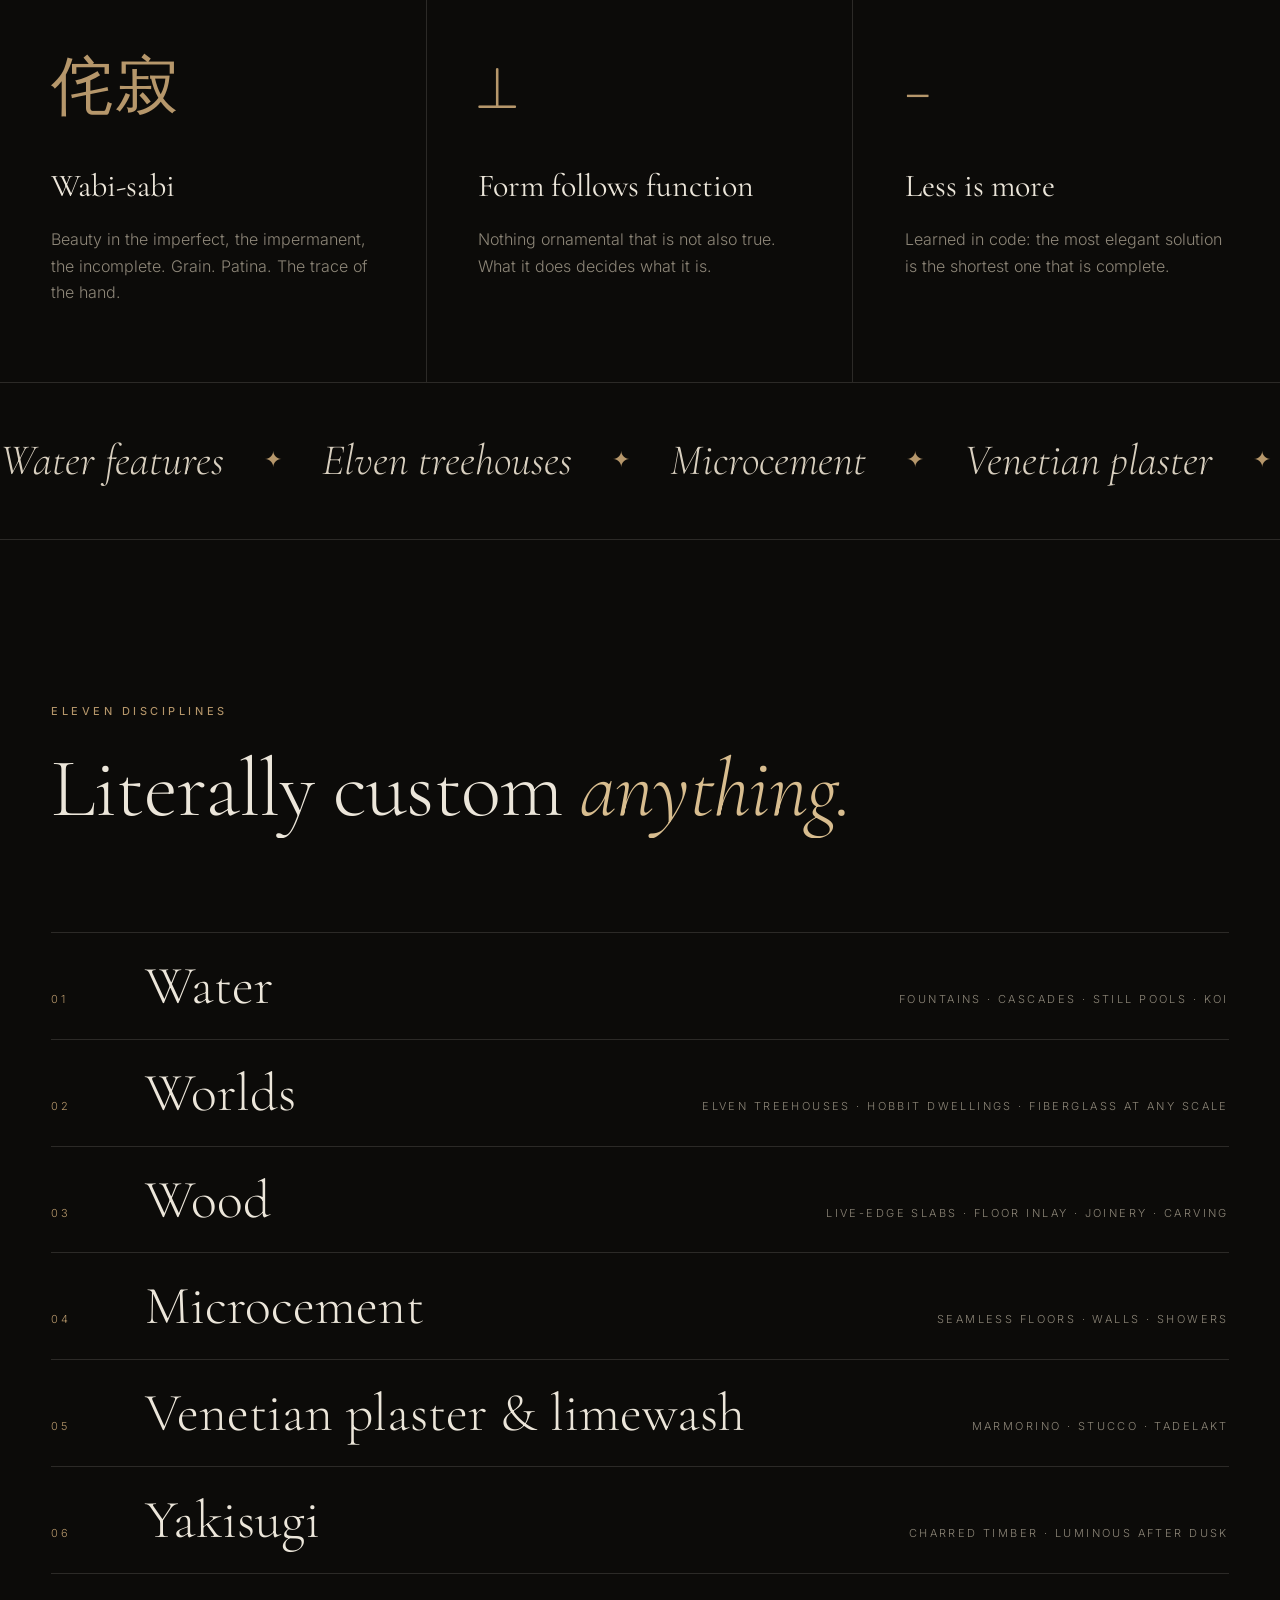
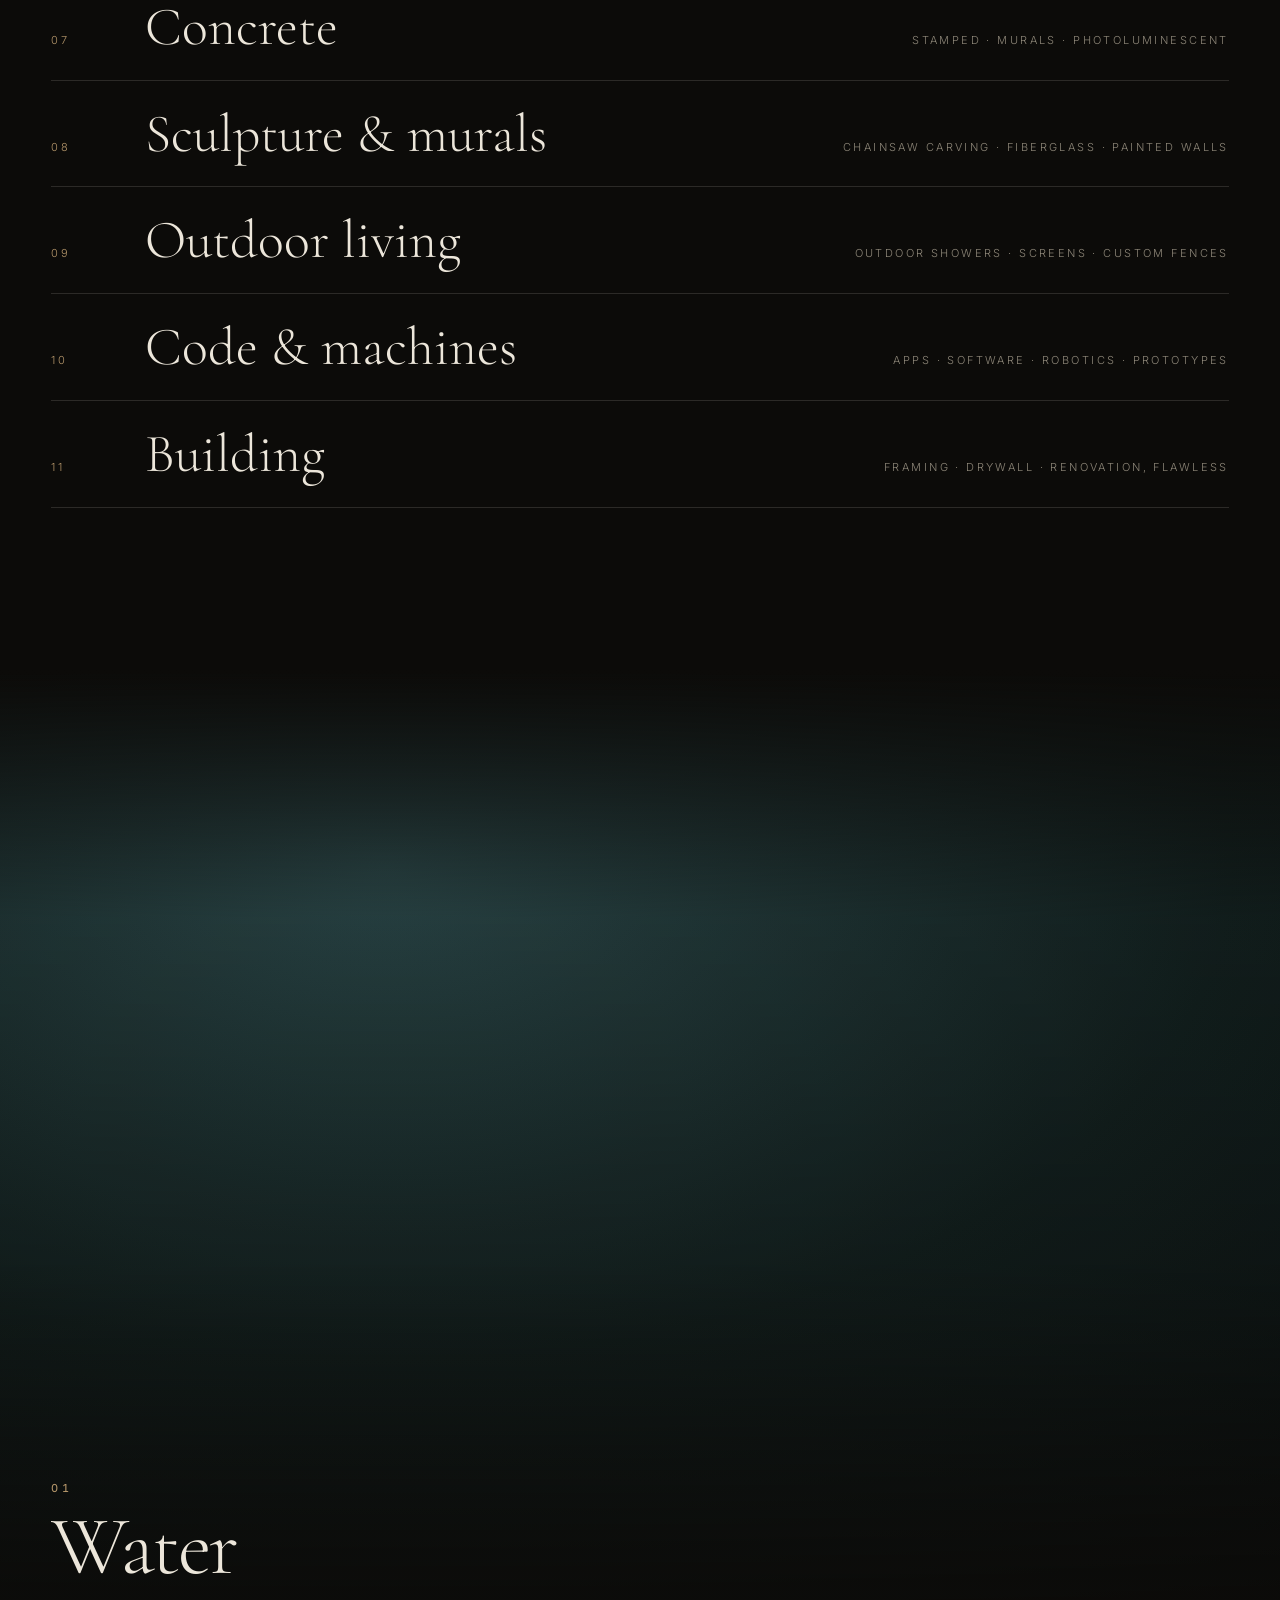
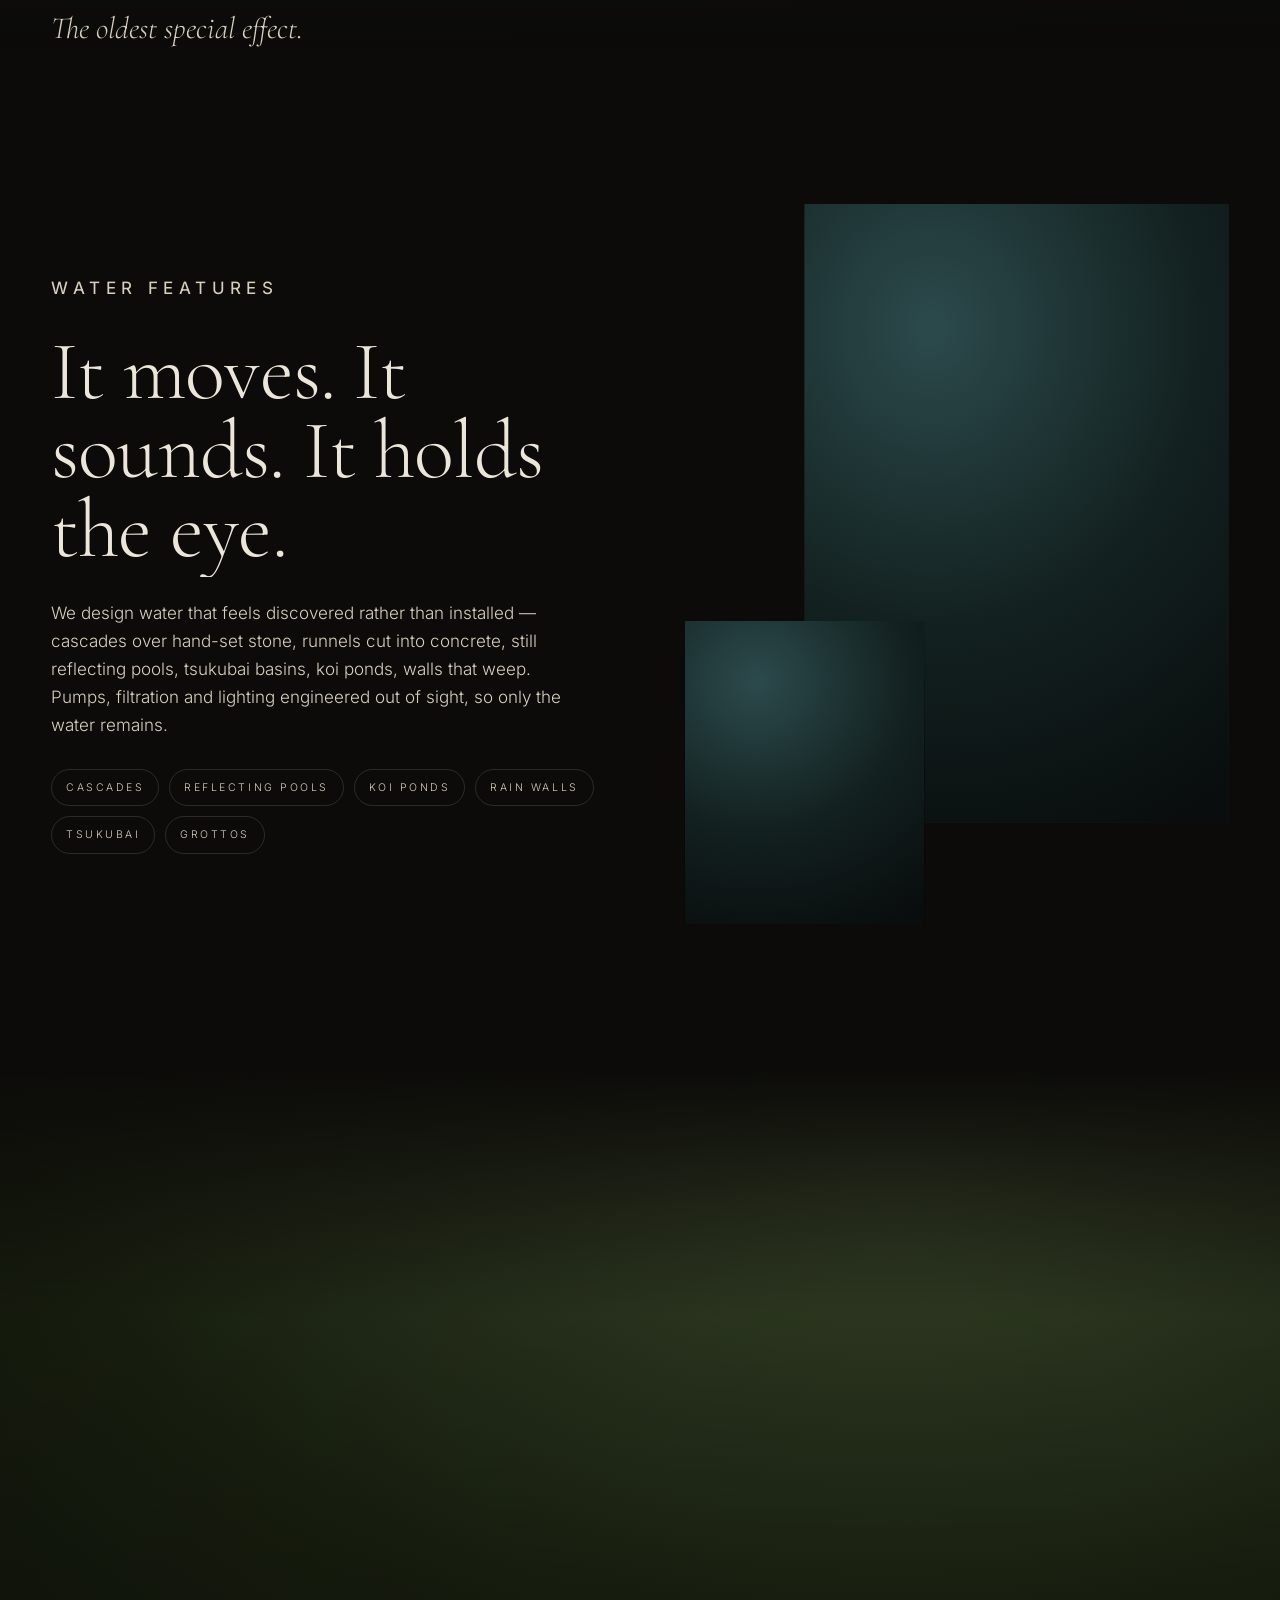
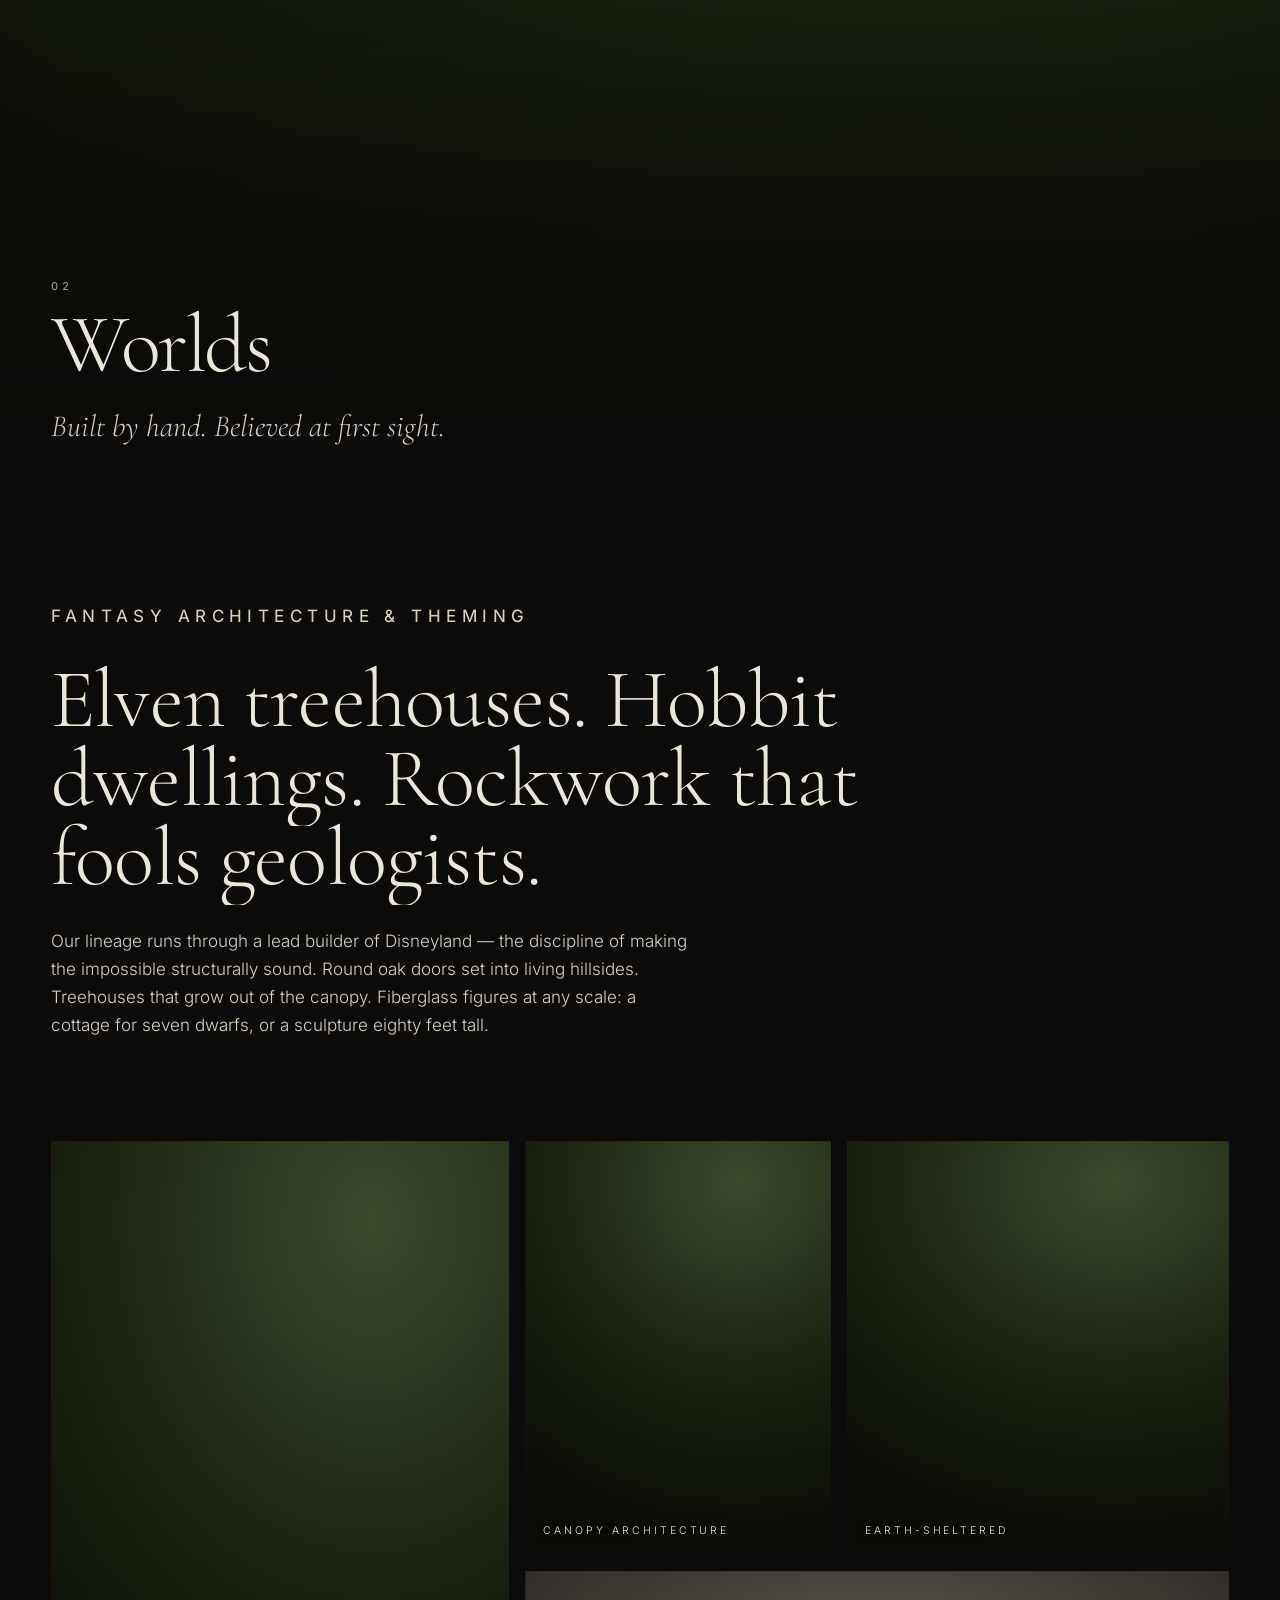
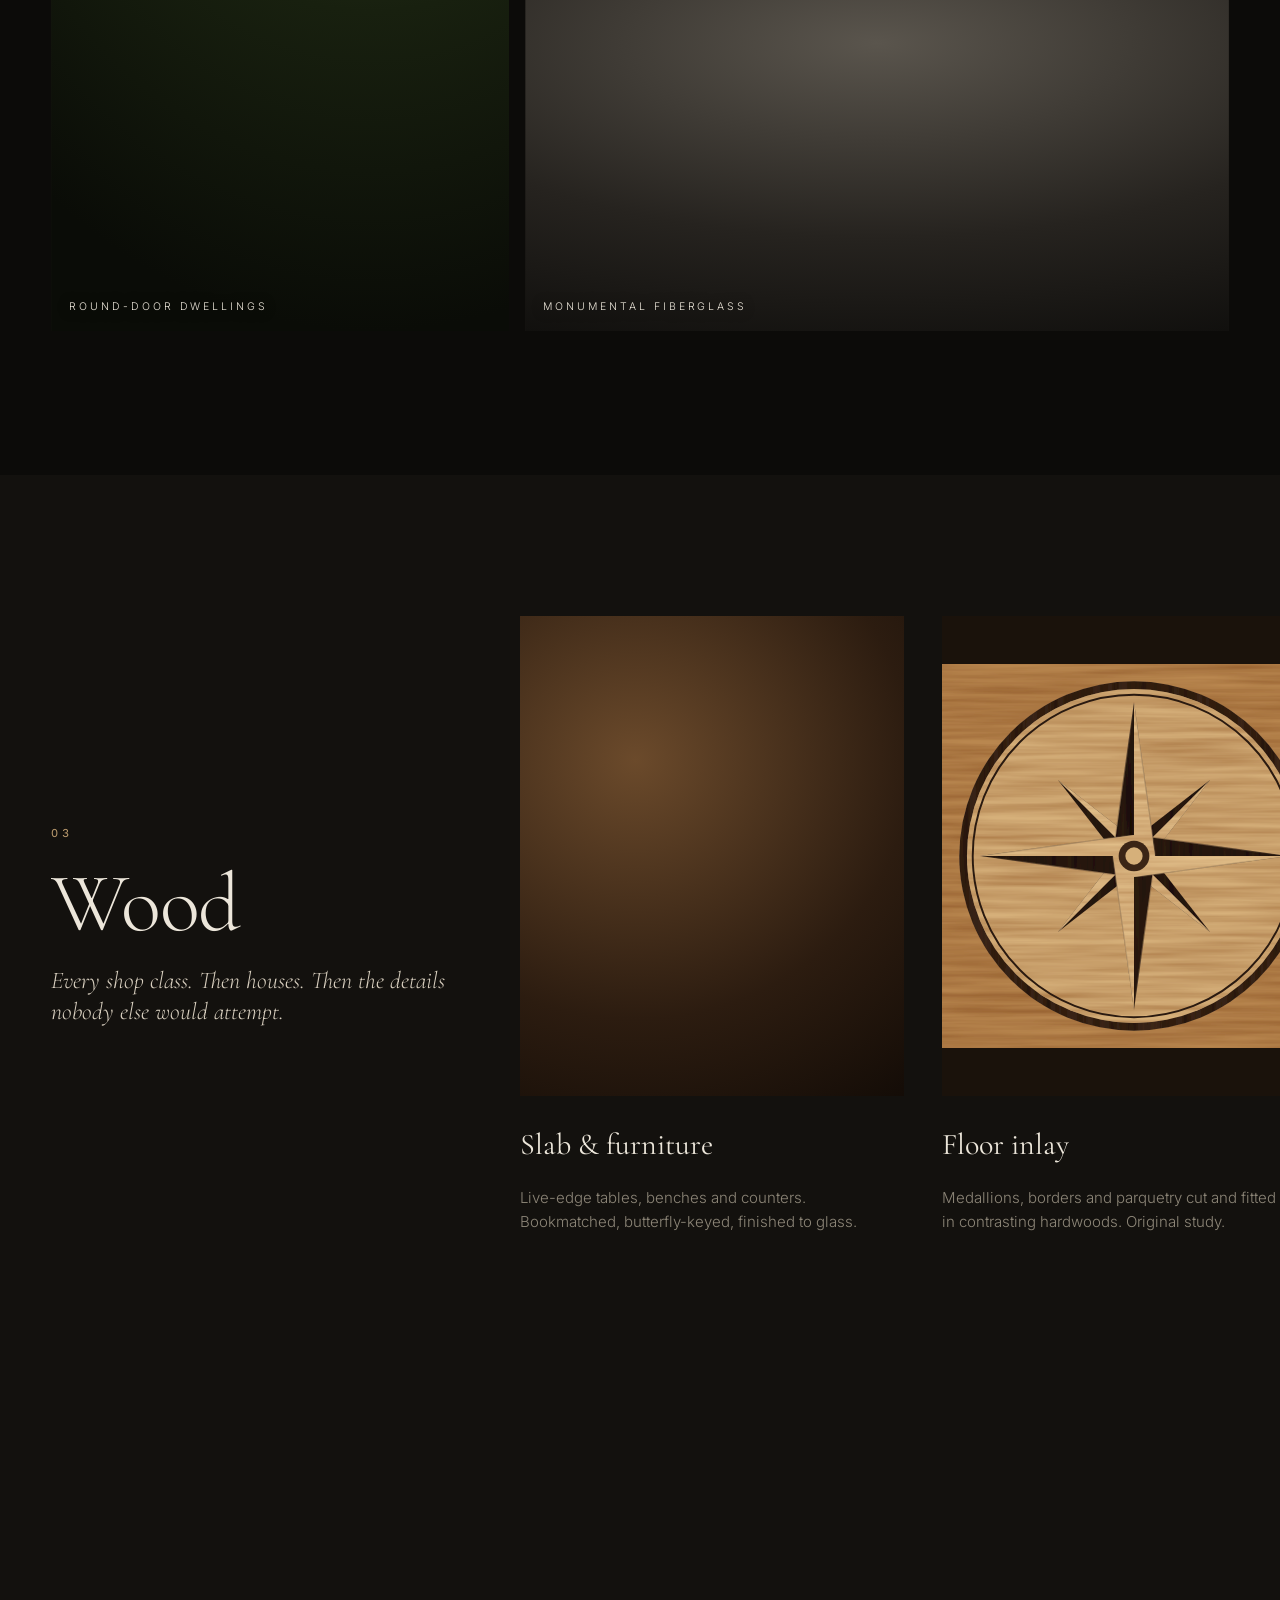
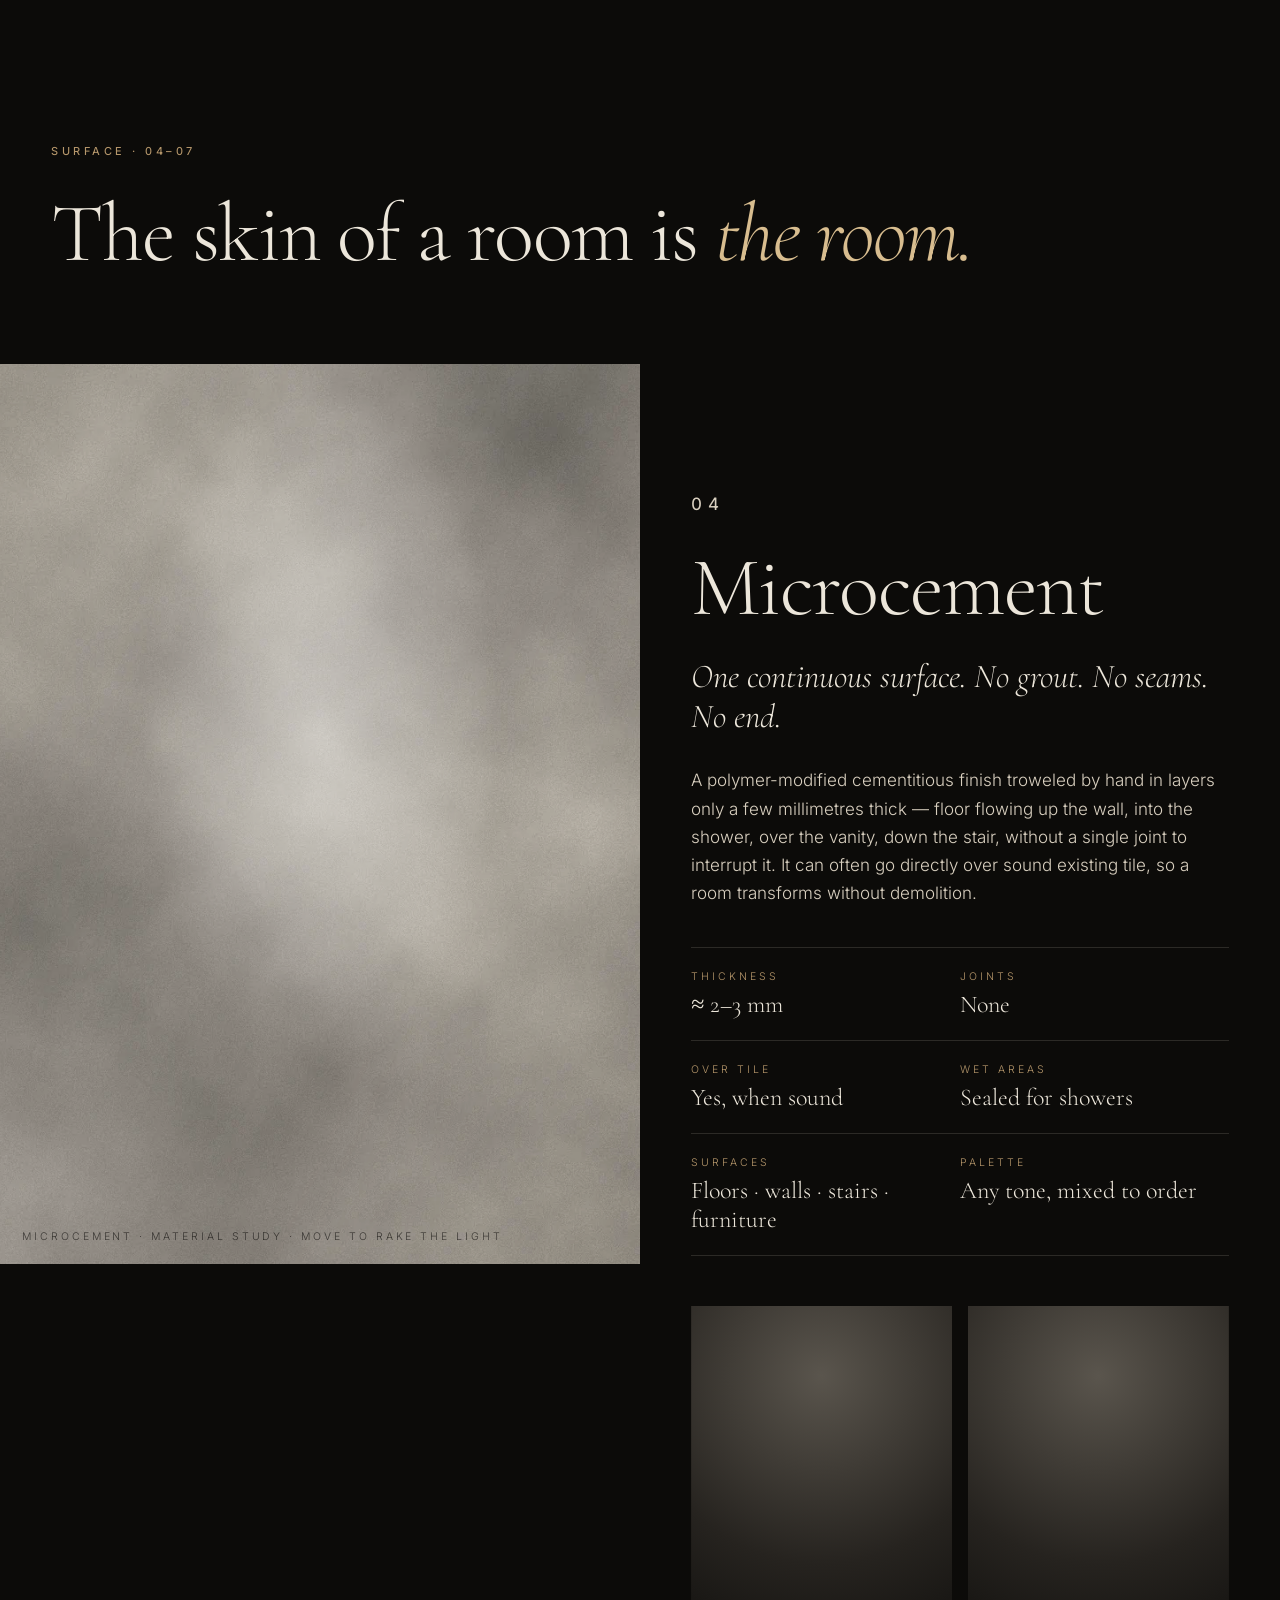
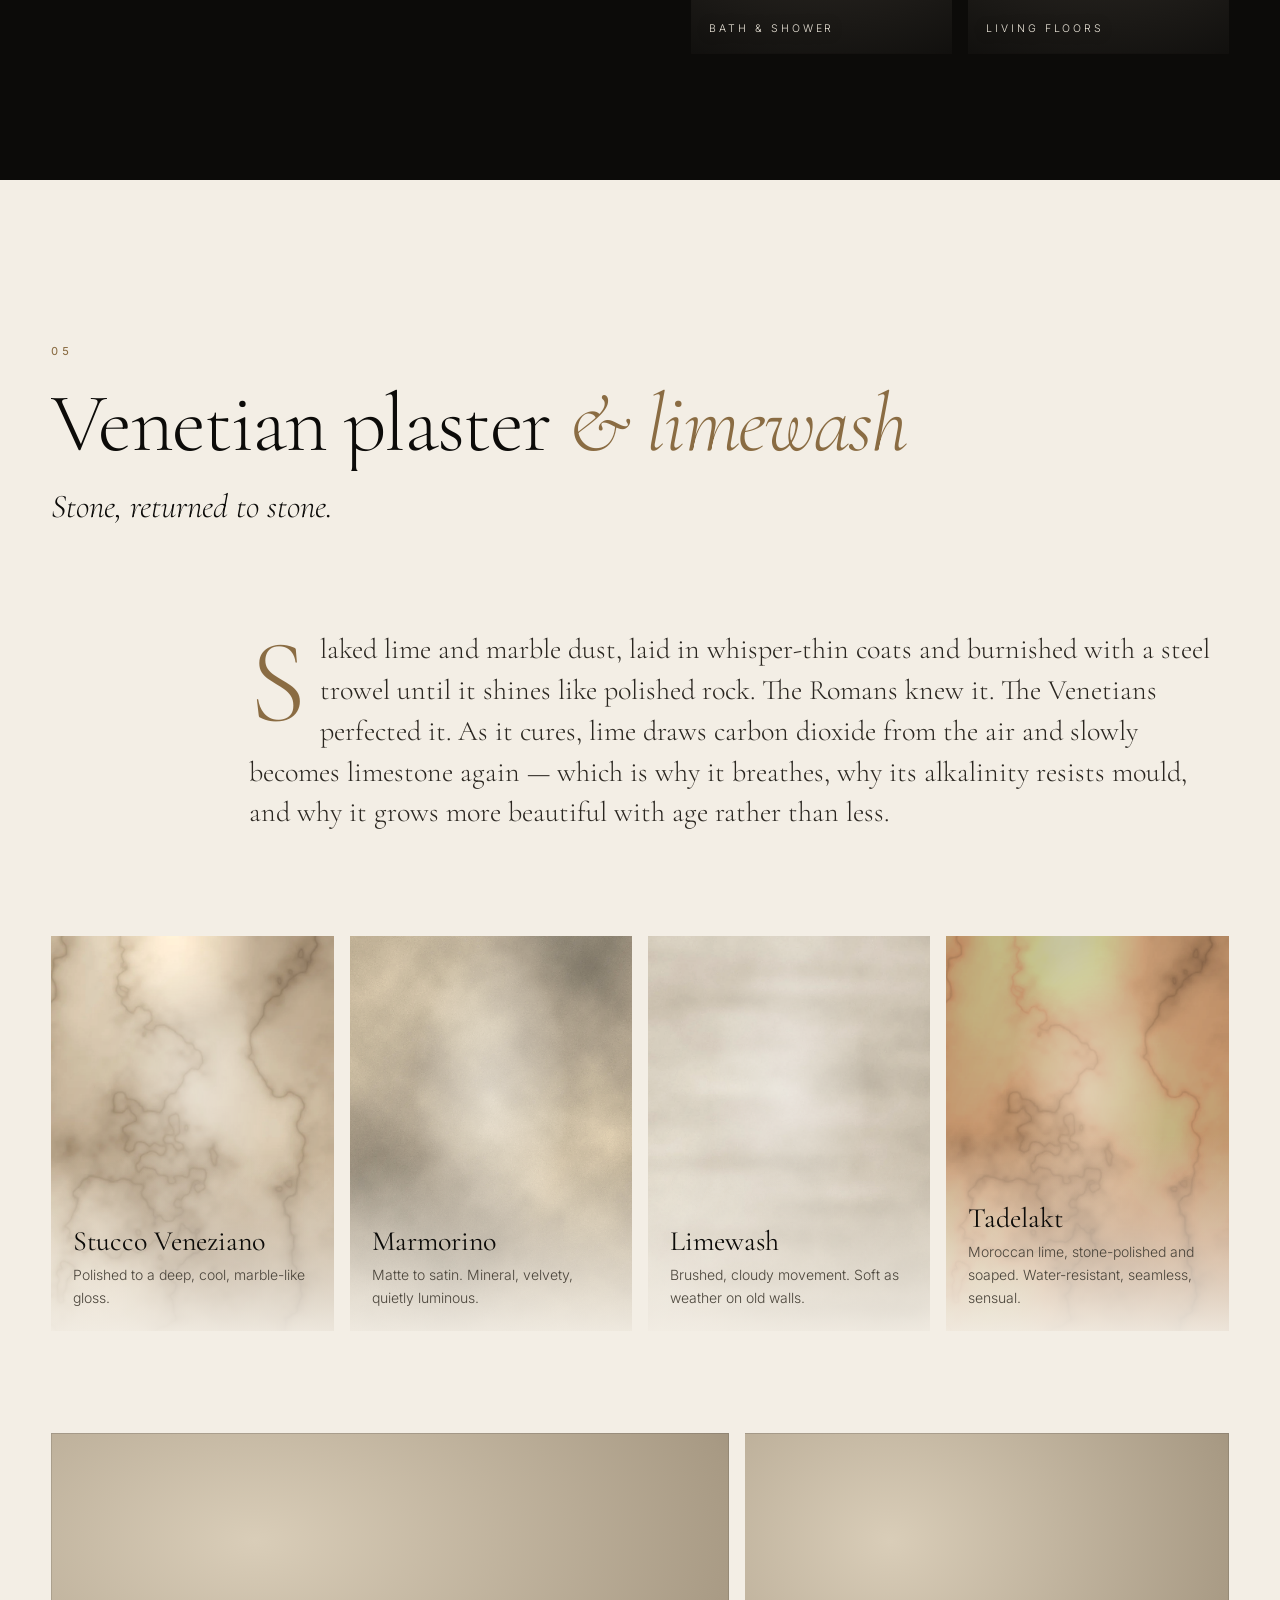
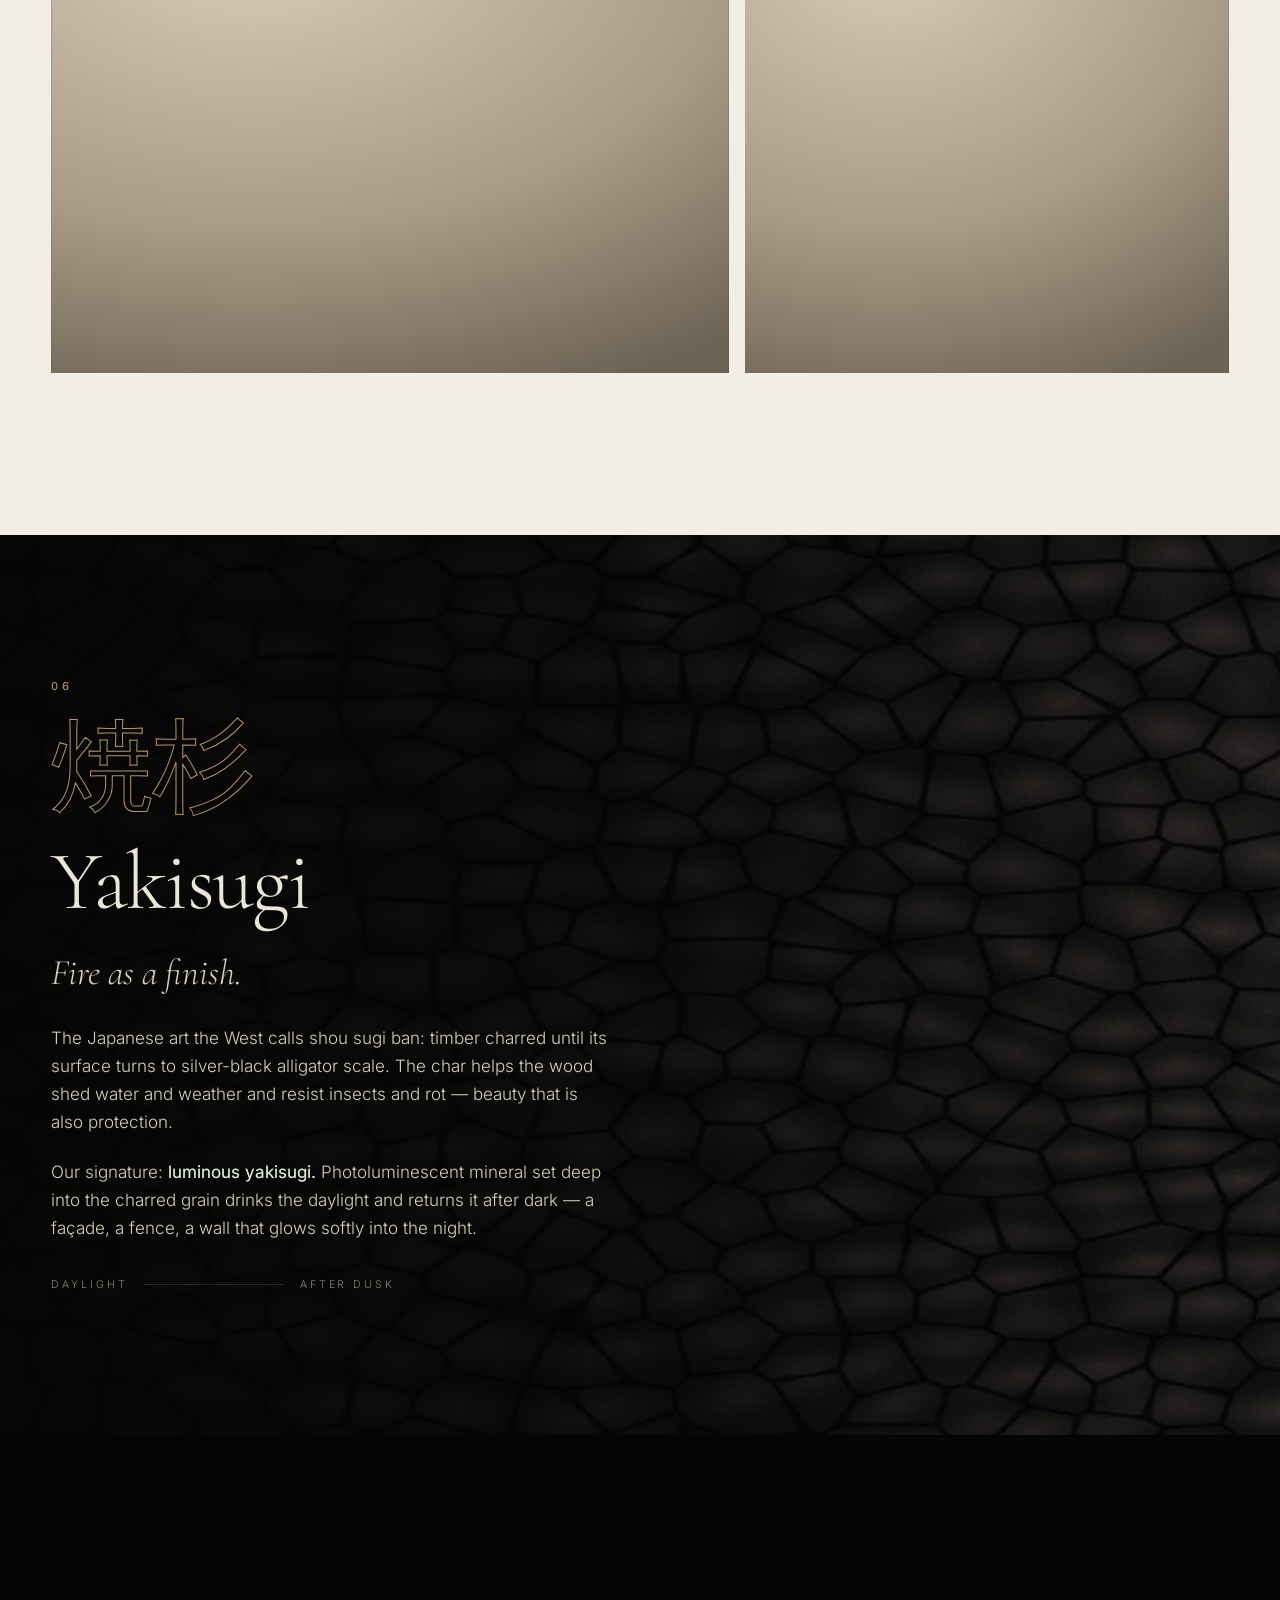
==== commit c0891e3d: "Unify the system: one numbering, one data source, shared menu and footer - Chapters numbered 01-11 i" ====
--- a/index.html
+++ b/index.html
@@ -7,9 +7,15 @@
 <meta name="description" content="Precision Solutions LLC. Elite carpentry, water features, microcement, Venetian plaster, yakisugi, sculpture, murals, fantasy architecture and custom software. Less, perfected.">
 <meta name="theme-color" content="#0c0b09">
 <meta property="og:title" content="Precision Solutions LLC">
-<meta property="og:description" content="Less, perfected. Craft · Water · Surface · Sculpture · Code.">
+<meta property="og:description" content="Less, perfected. Elite carpentry, water features, microcement, Venetian plaster, yakisugi, sculpture, murals and custom software.">
 <meta property="og:type" content="website">
-<meta property="og:image" content="assets/img/venetian-plaster.webp">
+<meta property="og:url" content="https://mechaloctopus.github.io/Precision/">
+<meta property="og:image" content="https://mechaloctopus.github.io/Precision/assets/meta/og-home.jpg">
+<meta property="og:image:width" content="1200">
+<meta property="og:image:height" content="630">
+<meta name="twitter:card" content="summary_large_image">
+<link rel="canonical" href="https://mechaloctopus.github.io/Precision/">
+<link rel="apple-touch-icon" href="assets/meta/apple-touch-icon.png">
 <link rel="icon" href="assets/emblem.svg" type="image/svg+xml">
 <link rel="preload" href="assets/fonts/cormorant-garamond-latin-300-normal.woff2" as="font" type="font/woff2" crossorigin>
 <link rel="preload" href="assets/fonts/inter-latin-wght-normal.woff2" as="font" type="font/woff2" crossorigin>
@@ -59,18 +65,26 @@
   </div>
 </header>
 
-<div class="menu" id="menu" aria-hidden="true">
+<div class="menu" id="menu" aria-hidden="true" inert>
   <div class="menu__inner">
-    <ol class="menu__list">
+    <ul class="menu__list">
+      <li><a href="#top">Home</a></li>
+      <li><a href="#disciplines">Disciplines</a></li>
+      <li><a href="works.html">Archive</a></li>
+      <li><a href="#contact">Contact</a></li>
+    </ul>
+    <ol class="menu__chapters" aria-label="Chapters">
       <li><a href="#water"><i>01</i>Water</a></li>
       <li><a href="#worlds"><i>02</i>Worlds</a></li>
       <li><a href="#wood"><i>03</i>Wood</a></li>
-      <li><a href="#materials"><i>04</i>Surface</a></li>
-      <li><a href="#yakisugi"><i>05</i>Fire</a></li>
-      <li><a href="#art"><i>06</i>Art</a></li>
-      <li><a href="#code"><i>07</i>Code</a></li>
-      <li><a href="works.html"><i>08</i>Archive</a></li>
-      <li><a href="#contact"><i>09</i>Contact</a></li>
+      <li><a href="#microcement"><i>04</i>Microcement</a></li>
+      <li><a href="#plaster"><i>05</i>Plaster &amp; limewash</a></li>
+      <li><a href="#yakisugi"><i>06</i>Yakisugi</a></li>
+      <li><a href="#concrete"><i>07</i>Concrete</a></li>
+      <li><a href="#art"><i>08</i>Sculpture &amp; murals</a></li>
+      <li><a href="#outdoor"><i>09</i>Outdoor living</a></li>
+      <li><a href="#code"><i>10</i>Code &amp; machines</a></li>
+      <li><a href="#build"><i>11</i>Building</a></li>
     </ol>
     <div class="menu__foot">
       <a href="tel:+18086479523">808 647 9523</a>
@@ -102,7 +116,7 @@
 
 <!-- ============ MANIFESTO ============ -->
 <section class="manifesto" id="manifesto">
-  <p class="eyebrow">I — Manifesto</p>
+  <p class="eyebrow">Manifesto</p>
   <p class="manifesto__text" data-words>Every line is a decision. We remove until only the essential remains — and then we make the essential perfect.</p>
 </section>
 
@@ -136,23 +150,21 @@
 <!-- ============ DISCIPLINES INDEX ============ -->
 <section class="index" id="disciplines">
   <header class="section-head">
-    <p class="eyebrow">II — Disciplines</p>
+    <p class="eyebrow">Eleven disciplines</p>
     <h2 class="display" data-split>Literally custom <em>anything.</em></h2>
   </header>
   <ol class="index__list">
     <li><a href="#water" data-preview="qrB7Sx319Uw,pe-9wdvchxg"><i>01</i><b>Water</b><span>Fountains · cascades · still pools · koi</span></a></li>
-    <li><a href="#worlds" data-preview="hlUMmB43VrA,-fYXsOPKD8g"><i>02</i><b>Fantasy architecture</b><span>Elven treehouses · hobbit dwellings · themed worlds</span></a></li>
-    <li><a href="#wood" data-preview="aXJkDfOVfyE,bzBcAxo1Lck"><i>03</i><b>Fine woodwork</b><span>Live-edge slabs · benches · tables · joinery</span></a></li>
-    <li><a href="#wood" data-preview="local:inlay"><i>04</i><b>Floor inlay</b><span>Hardwood medallions · parquetry · marquetry</span></a></li>
-    <li><a href="#microcement" data-preview="assets/img/microcement.webp"><i>05</i><b>Microcement</b><span>Seamless floors · walls · showers</span></a></li>
-    <li><a href="#plaster" data-preview="assets/img/venetian-plaster.webp"><i>06</i><b>Venetian plaster &amp; limewash</b><span>Marmorino · stucco · tadelakt</span></a></li>
-    <li><a href="#yakisugi" data-preview="assets/img/yakisugi-glow.webp"><i>07</i><b>Yakisugi</b><span>Charred timber · luminous after dusk</span></a></li>
-    <li><a href="#concrete" data-preview="UsV1kzutdK0,nsKKH8ILrkM"><i>08</i><b>Concrete art</b><span>Stamped · murals · photoluminescent</span></a></li>
-    <li><a href="#art" data-preview="eA2VnMVVzHE,CuWq_99U0xs"><i>09</i><b>Sculpture</b><span>Fiberglass at any scale · chainsaw carving</span></a></li>
-    <li><a href="#art" data-preview="ZK6JLLwmGQE,qdfUYWKOz30"><i>10</i><b>Murals</b><span>Anything imaginable, well designed</span></a></li>
-    <li><a href="#outdoor" data-preview="7bsK3idU8Gc,jsimnP7-vzc"><i>11</i><b>Outdoor living</b><span>Outdoor showers · screens · custom fences</span></a></li>
-    <li><a href="#code" data-preview="rZKdS0wI8Ks,VOz0gV9HC0I"><i>12</i><b>Code &amp; machines</b><span>Apps · software · robotics · prototypes</span></a></li>
-    <li><a href="#build" data-preview="2QxjeVERIPw,photo-1503387762-592deb58ef4e"><i>13</i><b>Building</b><span>Framing · drywall · the fundamentals, flawless</span></a></li>
+    <li><a href="#worlds" data-preview="hlUMmB43VrA,-fYXsOPKD8g"><i>02</i><b>Worlds</b><span>Elven treehouses · hobbit dwellings · fiberglass at any scale</span></a></li>
+    <li><a href="#wood" data-preview="local:inlay"><i>03</i><b>Wood</b><span>Live-edge slabs · floor inlay · joinery · carving</span></a></li>
+    <li><a href="#microcement" data-preview="assets/img/microcement.webp"><i>04</i><b>Microcement</b><span>Seamless floors · walls · showers</span></a></li>
+    <li><a href="#plaster" data-preview="assets/img/venetian-plaster.webp"><i>05</i><b>Venetian plaster &amp; limewash</b><span>Marmorino · stucco · tadelakt</span></a></li>
+    <li><a href="#yakisugi" data-preview="assets/img/yakisugi-glow.webp"><i>06</i><b>Yakisugi</b><span>Charred timber · luminous after dusk</span></a></li>
+    <li><a href="#concrete" data-preview="UsV1kzutdK0,nsKKH8ILrkM"><i>07</i><b>Concrete</b><span>Stamped · murals · photoluminescent</span></a></li>
+    <li><a href="#art" data-preview="eA2VnMVVzHE,ZK6JLLwmGQE,CuWq_99U0xs"><i>08</i><b>Sculpture &amp; murals</b><span>Chainsaw carving · fiberglass · painted walls</span></a></li>
+    <li><a href="#outdoor" data-preview="7bsK3idU8Gc,jsimnP7-vzc"><i>09</i><b>Outdoor living</b><span>Outdoor showers · screens · custom fences</span></a></li>
+    <li><a href="#code" data-preview="rZKdS0wI8Ks,VOz0gV9HC0I"><i>10</i><b>Code &amp; machines</b><span>Apps · software · robotics · prototypes</span></a></li>
+    <li><a href="#build" data-preview="dUYELbt-H-E,2QxjeVERIPw"><i>11</i><b>Building</b><span>Framing · drywall · renovation, flawless</span></a></li>
   </ol>
   <div class="index__preview" aria-hidden="true"><img alt=""></div>
 </section>
@@ -275,7 +287,7 @@
 
 <!-- ============ MATERIALS intro ============ -->
 <section class="materials-intro" id="materials">
-  <p class="eyebrow">III — Surface</p>
+  <p class="eyebrow">Surface · 04–07</p>
   <h2 class="display display--l" data-split>The skin of a room is <em>the room.</em></h2>
 </section>
 
@@ -413,7 +425,7 @@
 <section class="code" id="code">
   <canvas class="code__field" aria-hidden="true"></canvas>
   <div class="code__inner">
-    <p class="eyebrow">IV — Code &amp; machines</p>
+    <p class="chapter__num">10</p>
     <h2 class="display display--l" data-split>Less is more was learned <em>in code.</em></h2>
     <div class="code__grid">
       <div class="code__term" aria-label="Code sample">
@@ -440,12 +452,7 @@
         <h3 data-split>Selected <em>digital works.</em></h3>
         <a href="works.html" class="btn btn--glow" data-magnetic>Enter the Archive</a>
       </div>
-      <div class="teaser">
-        <a href="works.html#lensii" data-cursor="Open"><figure><img src="assets/works/lensii.webp" alt="Lensii camera app website" loading="lazy"></figure><b>Lensii</b><span>Camera app · Android</span></a>
-        <a href="works.html#honeycomb" data-cursor="Open"><figure><img src="assets/works/honeycomb.webp" alt="Honeycomb frequency modulator" loading="lazy"></figure><b>Honeycomb</b><span>Sound instrument · Live</span></a>
-        <a href="works.html#skymap" data-cursor="Open"><figure><img src="assets/works/skymap.webp" alt="SkyMap constellation viewer" loading="lazy"></figure><b>SkyMap</b><span>88 constellations</span></a>
-        <a href="works.html#archetypes" data-cursor="Open"><figure><img src="assets/works/archetypes.webp" alt="The Archetypes of Code web book" loading="lazy"></figure><b>The Archetypes of Code</b><span>Book · Published online</span></a>
-      </div>
+      <div class="teaser" data-works="lensii,honeycomb,skymap,archetypes"></div>
     </div>
     <div class="code__photos">
       <figure class="ph clip" data-tone="tech" data-src="VOz0gV9HC0I,rZKdS0wI8Ks,photo-1518770660439-4636190af475"><img alt="Raspberry Pi and Arduino development boards"></figure>
@@ -457,7 +464,7 @@
 
 <!-- ============ BUILD ============ -->
 <section class="build" id="build">
-  <p class="chapter__num">10</p>
+  <p class="chapter__num">11</p>
   <h2 class="display display--m" data-split>And the ordinary — done <em>extraordinarily.</em></h2>
   <p class="build__copy" data-reveal>Framing. Drywall. Finish carpentry. Renovation. The parts no one photographs are the parts everything else stands on. Executed in partnership with licensed and insured contractors.</p>
   <a href="works.html#built" class="btn btn--ghost build__more" data-magnetic>See the field work</a>
@@ -466,7 +473,7 @@
 <!-- ============ FILMS ============ -->
 <section class="films" id="films">
   <header class="section-head">
-    <p class="eyebrow">V — Films</p>
+    <p class="eyebrow">Films</p>
     <h2 class="display display--m" data-split>The crafts, <em>in motion.</em></h2>
     <p class="films__note" data-reveal>Reference films by masters of the disciplines we practise.</p>
   </header>
@@ -514,10 +521,14 @@
     <svg viewBox="0 0 200 200" aria-hidden="true"><use href="#emblem"/></svg>
     <div><b>Precision Solutions LLC</b><span>Craft · Water · Surface · Sculpture · Code</span></div>
   </div>
-  <p class="footer__fine">Construction work executed in partnership with licensed and insured contractors. Photography and films shown are representative of the disciplines and belong to their creators — photography via <a href="https://unsplash.com" rel="noopener" target="_blank">Unsplash</a>, films via YouTube. Material studies and floor medallion are original to Precision.</p>
-  <p class="footer__copy">© <span data-year></span> Precision Solutions LLC <a class="footer__elsewhere" href="https://master-rust-six.vercel.app" target="_blank" rel="noopener">Elsewhere ↗</a></p>
+  <nav class="footer__nav" aria-label="Footer">
+    <a href="#top">Home</a><a href="#disciplines">Disciplines</a><a href="works.html">Archive</a><a href="#films">Films</a><a href="#contact">Contact</a>
+  </nav>
+  <p class="footer__fine">Construction work is executed in partnership with licensed and insured contractors. Discipline and field imagery is representative, with photography via <a href="https://unsplash.com" rel="noopener" target="_blank">Unsplash</a>; films belong to their creators. Material studies, the floor medallion and all project screenshots are original.</p>
+  <p class="footer__copy">© <span data-year></span> Precision Solutions LLC · <a href="tel:+18086479523">808 647 9523</a> <a class="footer__elsewhere" href="https://master-rust-six.vercel.app" target="_blank" rel="noopener">Elsewhere ↗</a></p>
 </footer>
 
+<script src="assets/js/works-data.js"></script>
 <script src="assets/vendor/gsap.min.js"></script>
 <script src="assets/vendor/ScrollTrigger.min.js"></script>
 <script src="assets/vendor/lenis.min.js"></script>
--- a/assets/css/site.css
+++ b/assets/css/site.css
@@ -583,7 +583,9 @@
 .wk__hit:hover .wk__cover canvas { transform: scale(1.08); opacity: 1; }
 .wk__glare { position: absolute; inset: 0; pointer-events: none; opacity: 0; transition: opacity .6s; background: radial-gradient(40% 50% at var(--gx) var(--gy), rgba(255,255,255,.16), transparent 70%); }
 .wk__hit:hover .wk__glare { opacity: 1; }
-.wk__mono { position: relative; font-family: var(--serif); font-size: clamp(64px, 8vw, 128px); font-weight: 300; letter-spacing: .06em; color: var(--accent); text-shadow: 0 0 40px color-mix(in srgb, var(--accent) 45%, transparent); }
+.wk__mono { position: relative; display: grid; justify-items: center; gap: 12px; text-align: center; padding: 0 8%; }
+.wk__mono b { font-family: var(--serif); font-weight: 300; font-style: italic; font-size: clamp(34px, 3.6vw, 60px); line-height: 1; color: var(--bone); text-shadow: 0 0 40px color-mix(in srgb, var(--accent) 60%, transparent); }
+.wk__mono small { font-size: 10px; letter-spacing: .3em; text-transform: uppercase; color: color-mix(in srgb, var(--accent) 70%, var(--bone)); }
 
 .device { position: relative; display: block; box-shadow: 0 40px 80px -20px rgba(0,0,0,.85), 0 0 0 1px rgba(255,255,255,.08); transition: transform 1.2s var(--ease); }
 .device img { display: block; width: 100%; height: 100%; object-fit: cover; object-position: top; }
@@ -701,3 +703,39 @@
 .works__grid.is-filtered .wk__cover { aspect-ratio: 4 / 3; }
 .works__grid.is-filtered .device--browser { width: 82%; }
 .works__grid.is-filtered .device--phone { width: 30%; }
+
+/* ==========================================================================
+   Shared system: menu chapters, footer nav, status chips
+   ========================================================================== */
+.menu__inner { grid-template-columns: 1.1fr 1fr; align-items: end; column-gap: clamp(30px, 6vw, 120px); }
+.menu__foot { grid-column: 1 / -1; }
+.menu__chapters { display: grid; grid-template-columns: 1fr 1fr; gap: 4px 28px; align-self: end; border-left: 1px solid var(--line); padding-left: clamp(20px, 3vw, 48px); }
+.menu__chapters a { display: flex; gap: 14px; align-items: baseline; padding: 7px 0; font-family: var(--serif); font-size: clamp(17px, 1.6vw, 22px); color: var(--bone-2); opacity: 0; transform: translateY(16px); transition: opacity .9s var(--ease), transform .9s var(--ease), color .3s; }
+.menu__chapters a:hover { color: var(--brass-2); font-style: italic; }
+.menu__chapters i { font-family: var(--sans); font-style: normal; font-size: 10px; letter-spacing: .24em; color: var(--brass); width: 20px; }
+.menu-open .menu__chapters a { opacity: 1; transform: none; transition-delay: .25s; }
+
+.footer { grid-template-columns: 1fr auto; }
+.footer__nav { display: flex; flex-wrap: wrap; gap: 8px 26px; justify-content: flex-end; align-self: center; font-size: 11px; letter-spacing: .24em; text-transform: uppercase; color: var(--bone-2); }
+.footer__nav a:hover, .footer__copy a:hover { color: var(--brass-2); }
+.footer__fine { grid-column: 1 / -1; max-width: 900px; }
+.footer__copy a { color: inherit; }
+
+.status { display: inline-flex; align-items: center; gap: 7px; margin-left: auto; font-size: 10px; letter-spacing: .22em; text-transform: uppercase; color: var(--bone-2); white-space: nowrap; }
+.status::before { content: ""; width: 6px; height: 6px; border-radius: 50%; border: 1px solid var(--brass); }
+.status[data-status="live"]::before, .status[data-status="released"]::before, .status[data-status="published"]::before { background: var(--glow); border-color: var(--glow); box-shadow: 0 0 8px var(--glow); }
+.status[data-status="beta"]::before, .status[data-status="open-source"]::before { background: var(--brass); }
+.dossier__text .eyebrow .status { margin-left: 14px; vertical-align: middle; }
+.wk__meta { flex-wrap: wrap; }
+.wk__meta i { color: var(--brass); }
+.teaser span { line-height: 1.6; }
+
+@media (max-width: 860px) {
+  .menu { align-items: flex-start; overflow-y: auto; }
+  .menu__inner { grid-template-columns: 1fr; row-gap: 30px; }
+  .menu__list a { font-size: clamp(36px, 10vw, 56px); }
+  .menu__chapters { border-left: 0; padding-left: 0; border-top: 1px solid var(--line); padding-top: 18px; }
+  .menu__chapters a { font-size: 16px; padding: 5px 0; }
+  .footer { grid-template-columns: 1fr; }
+  .footer__nav { justify-content: flex-start; }
+}
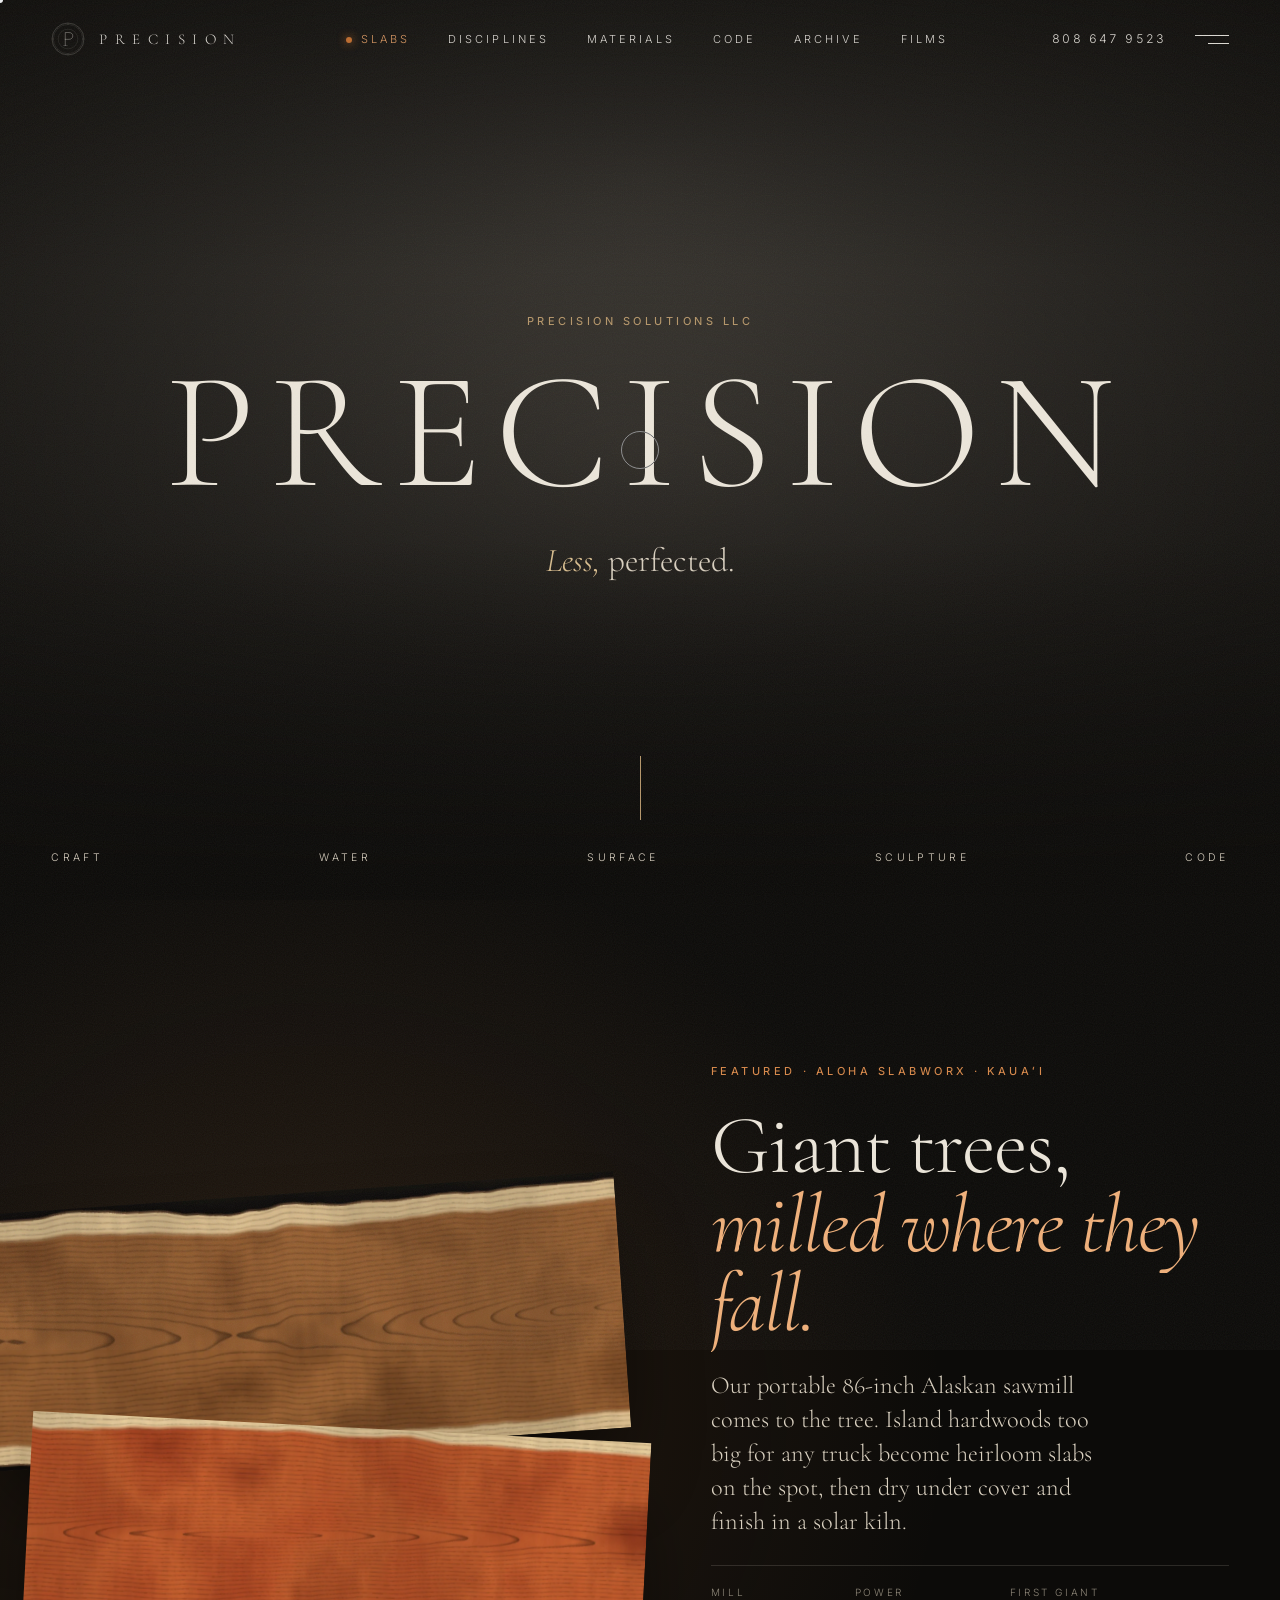
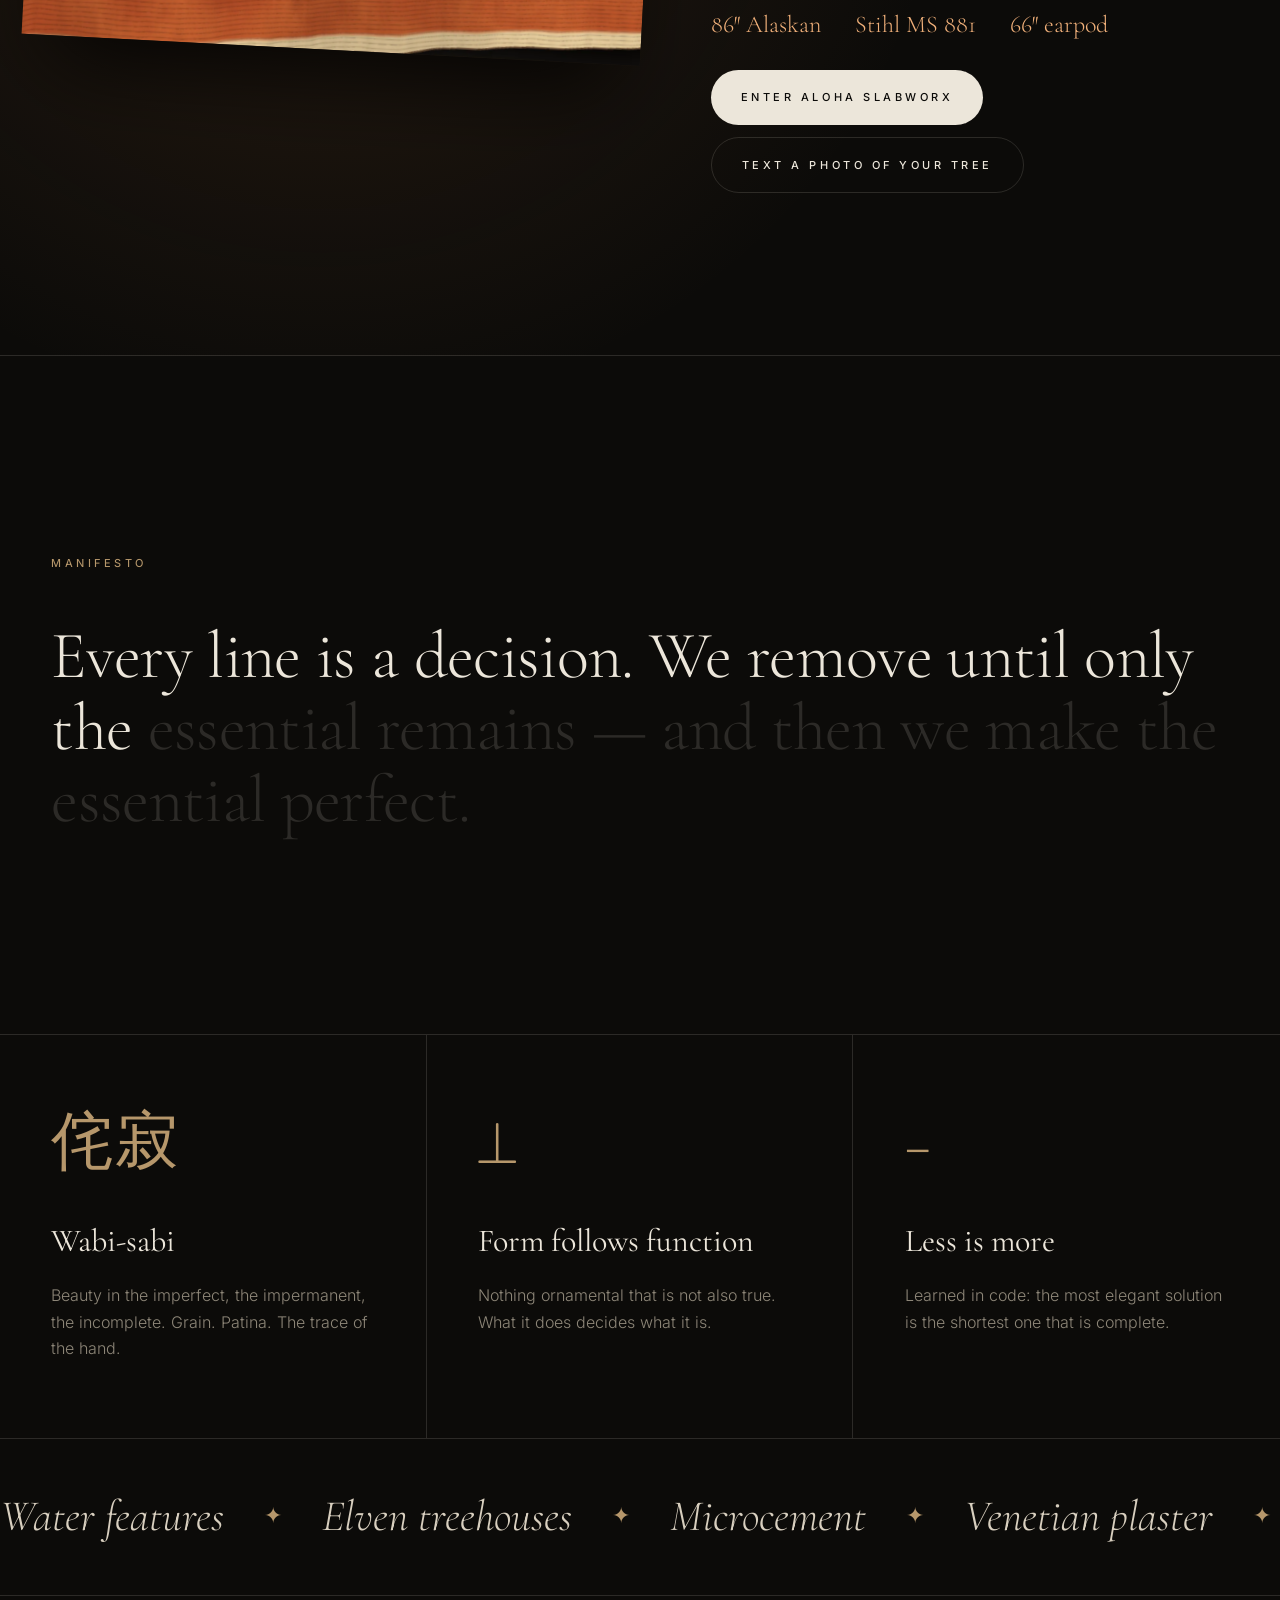
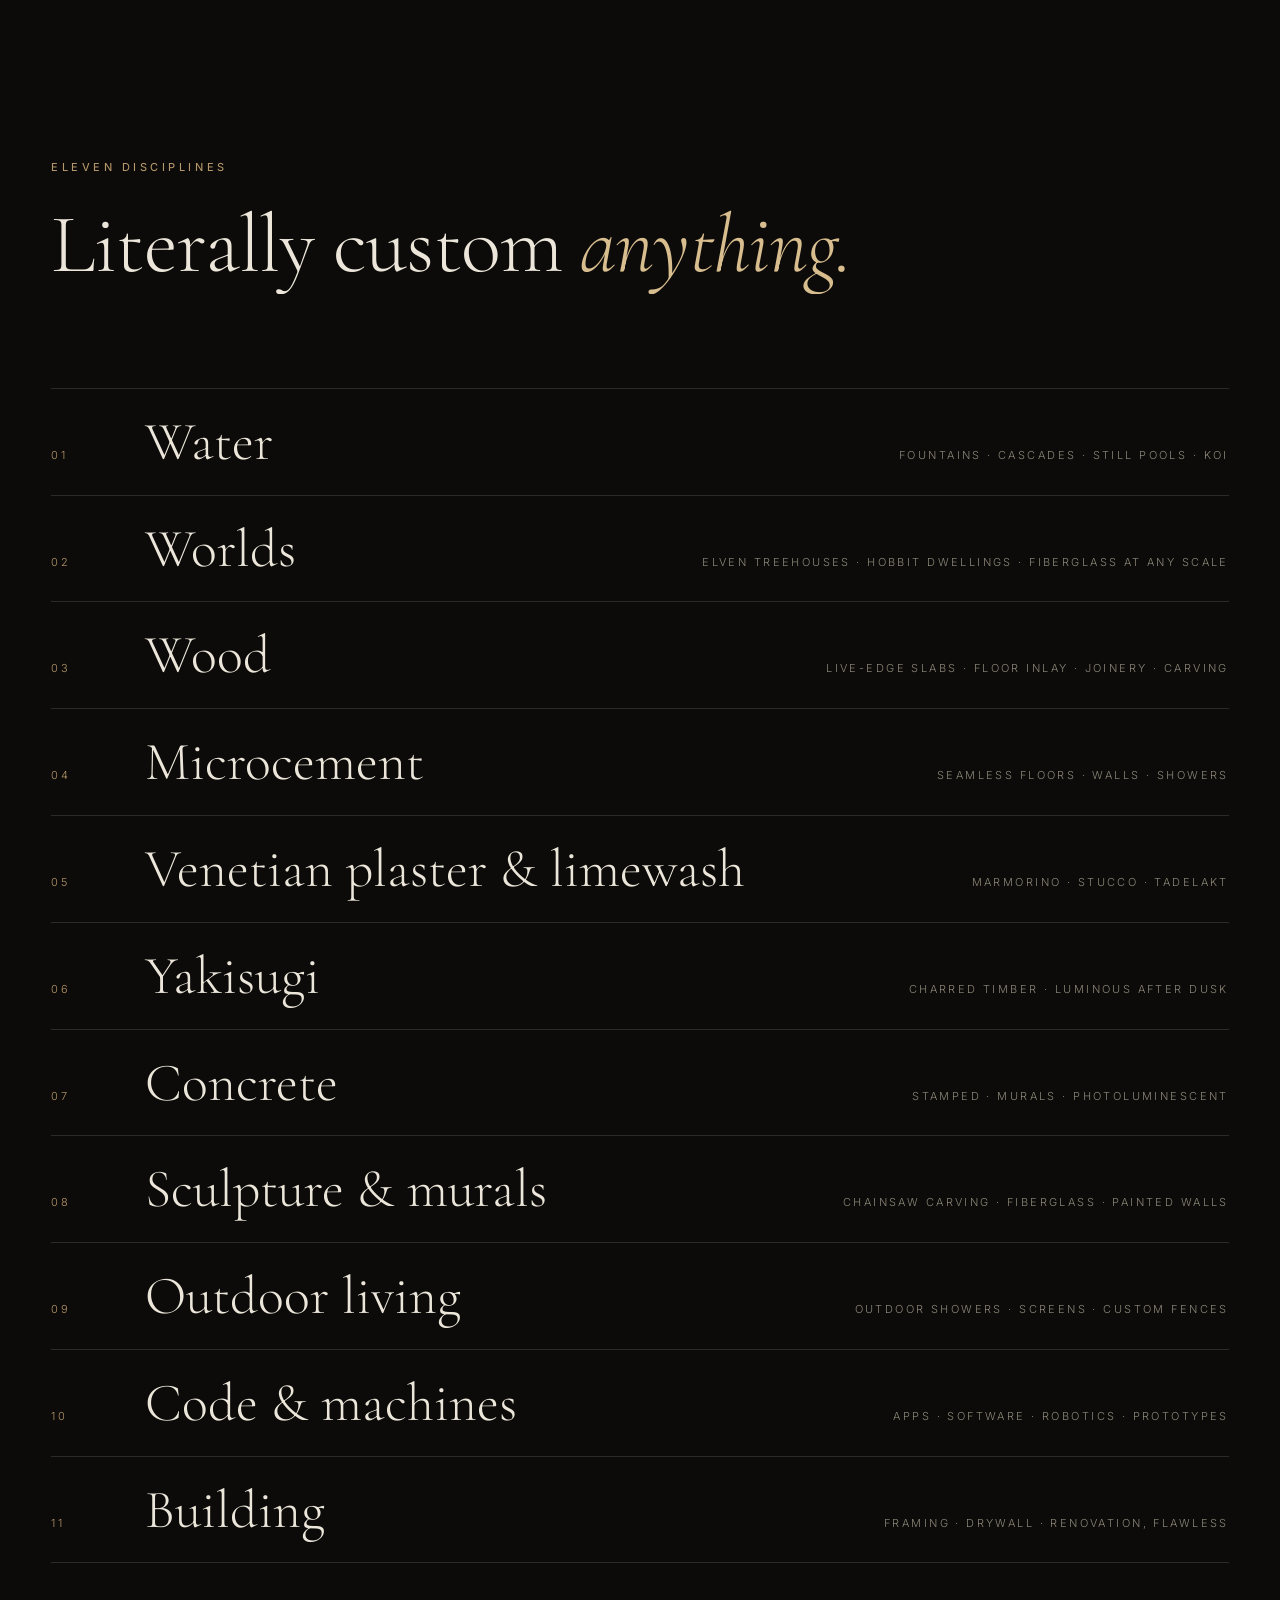
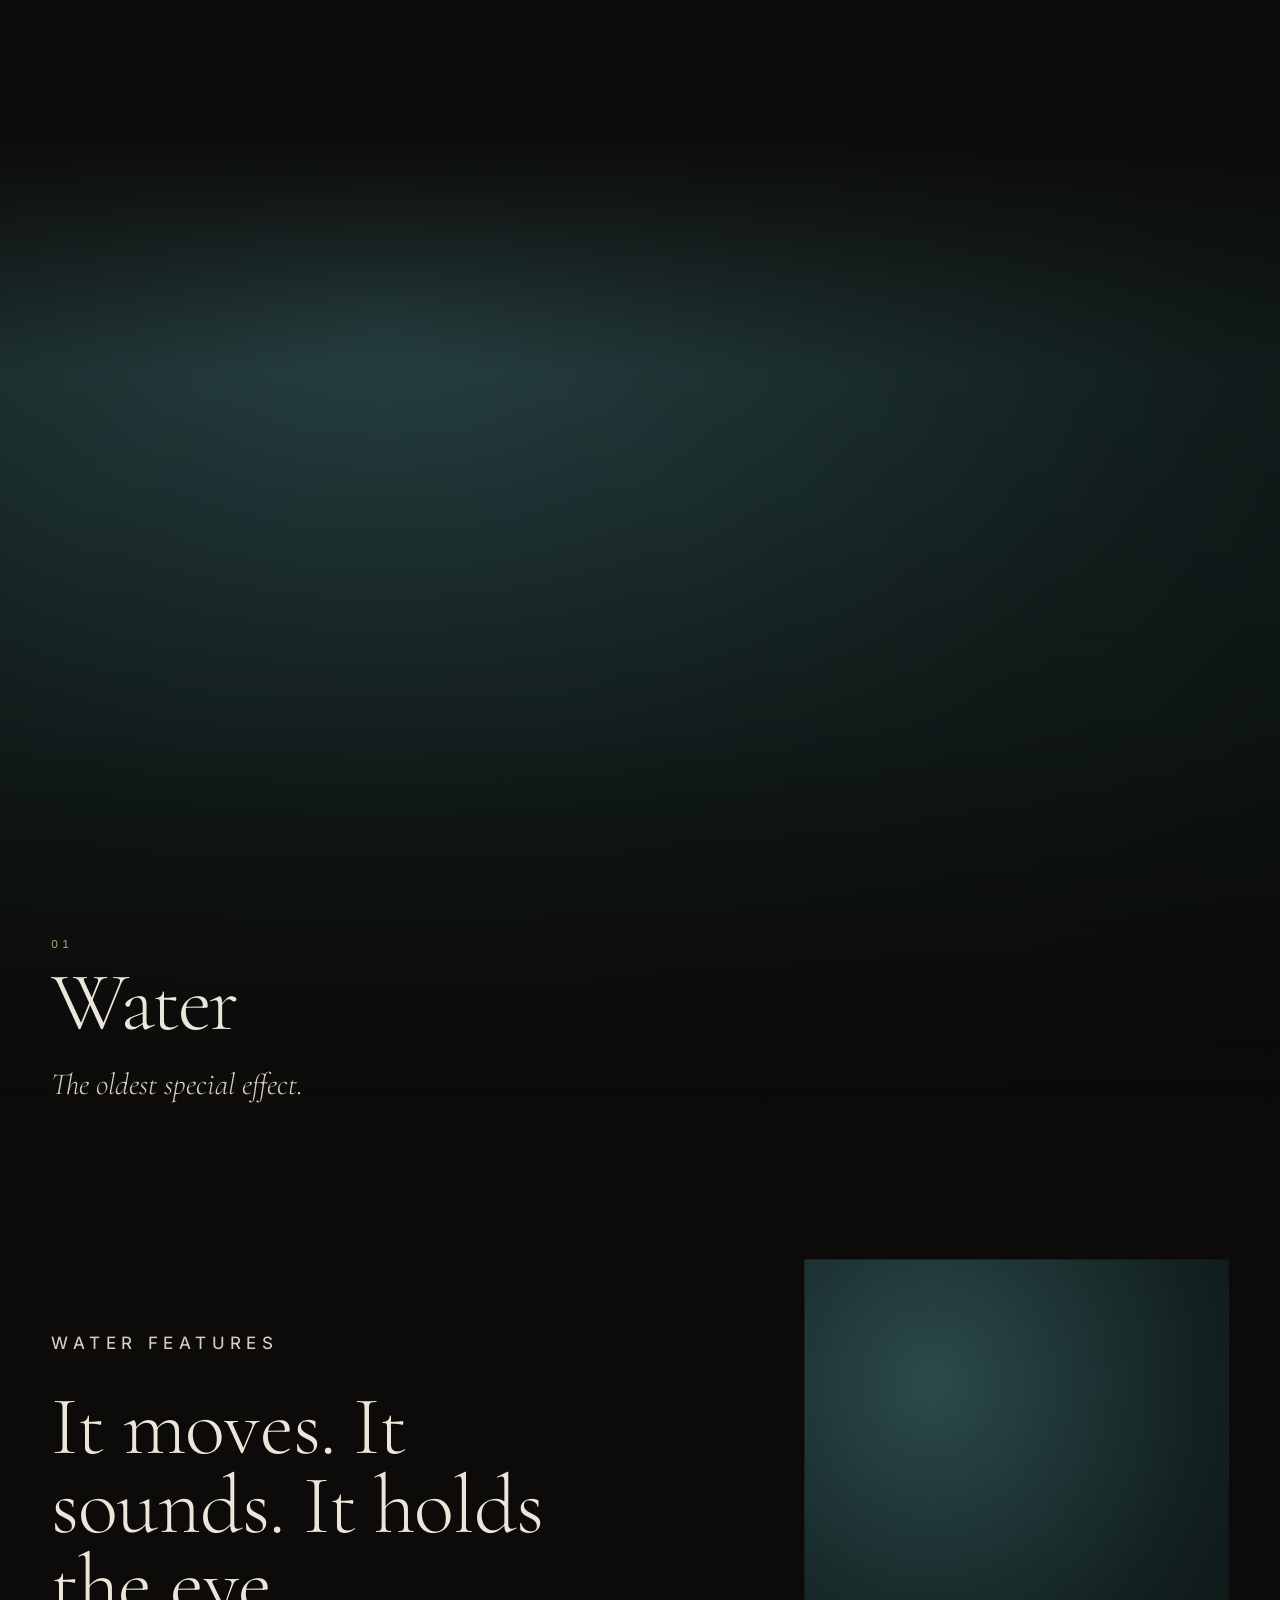
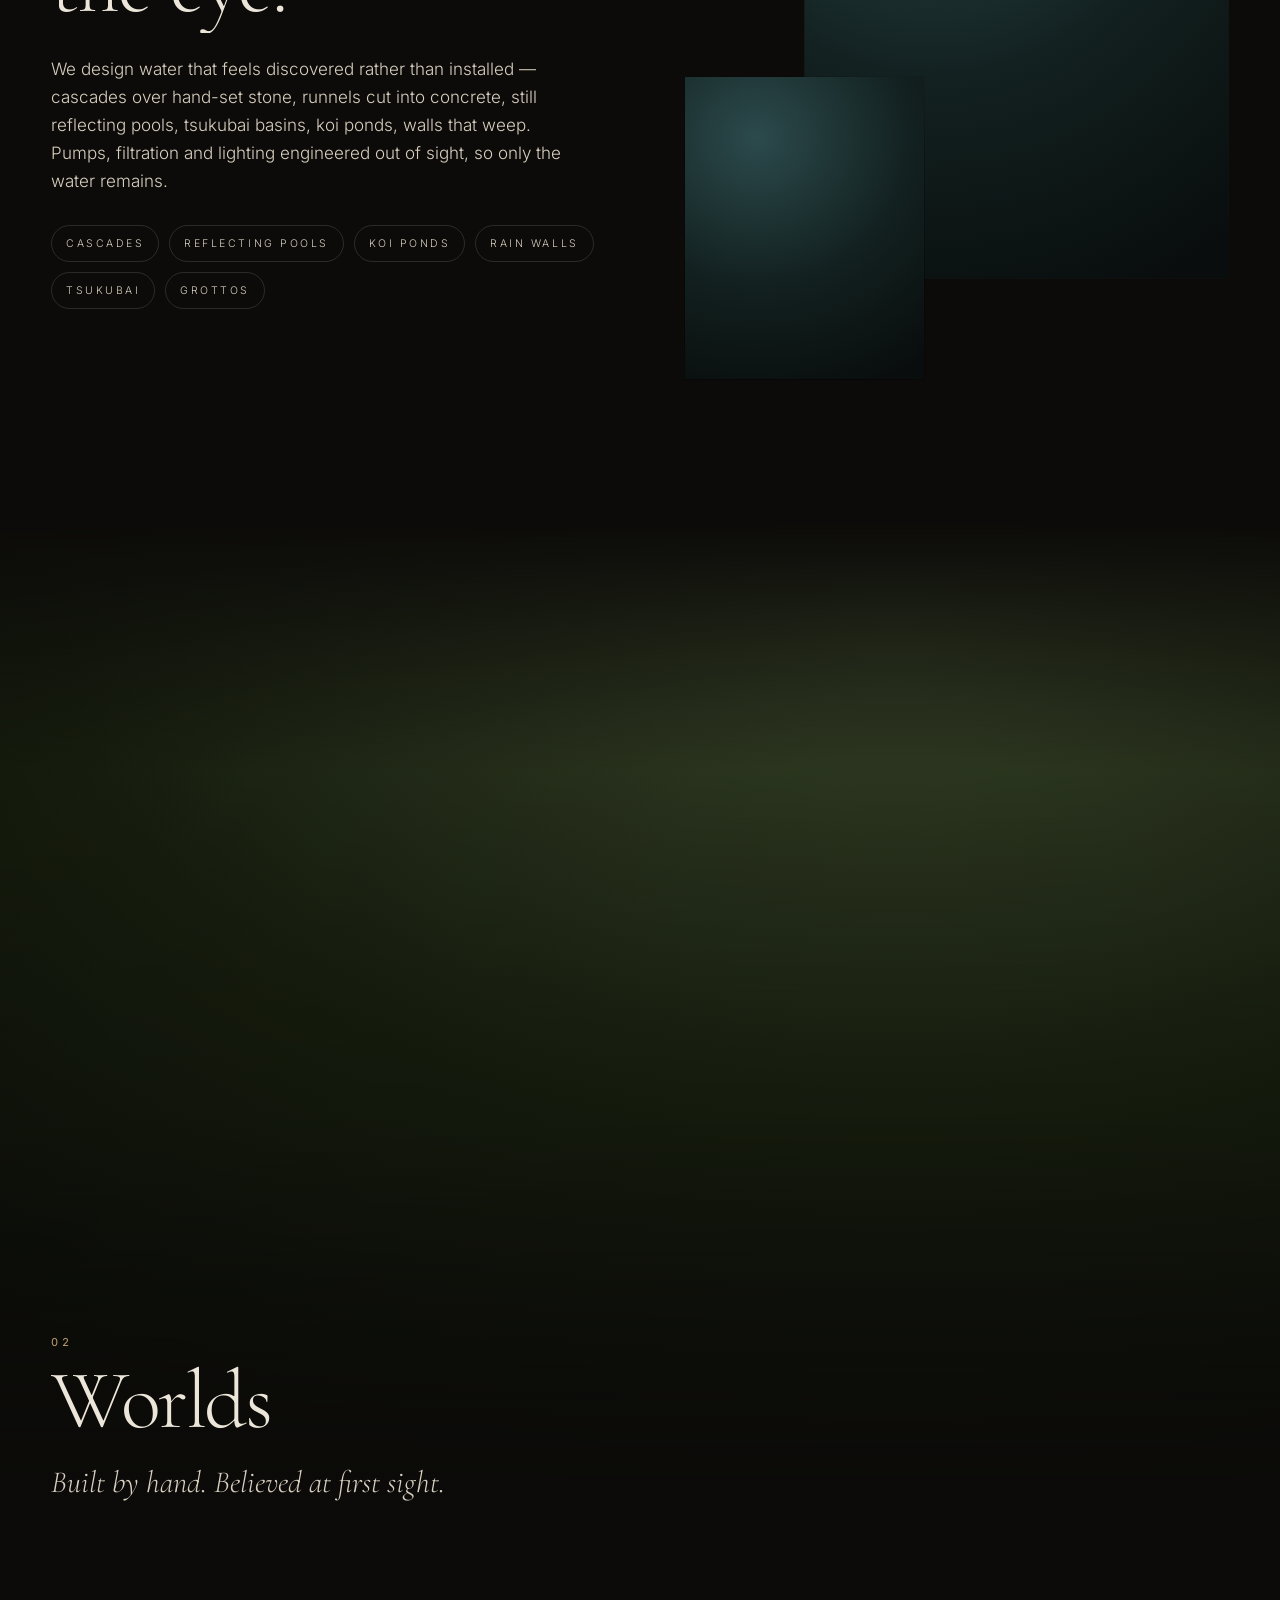
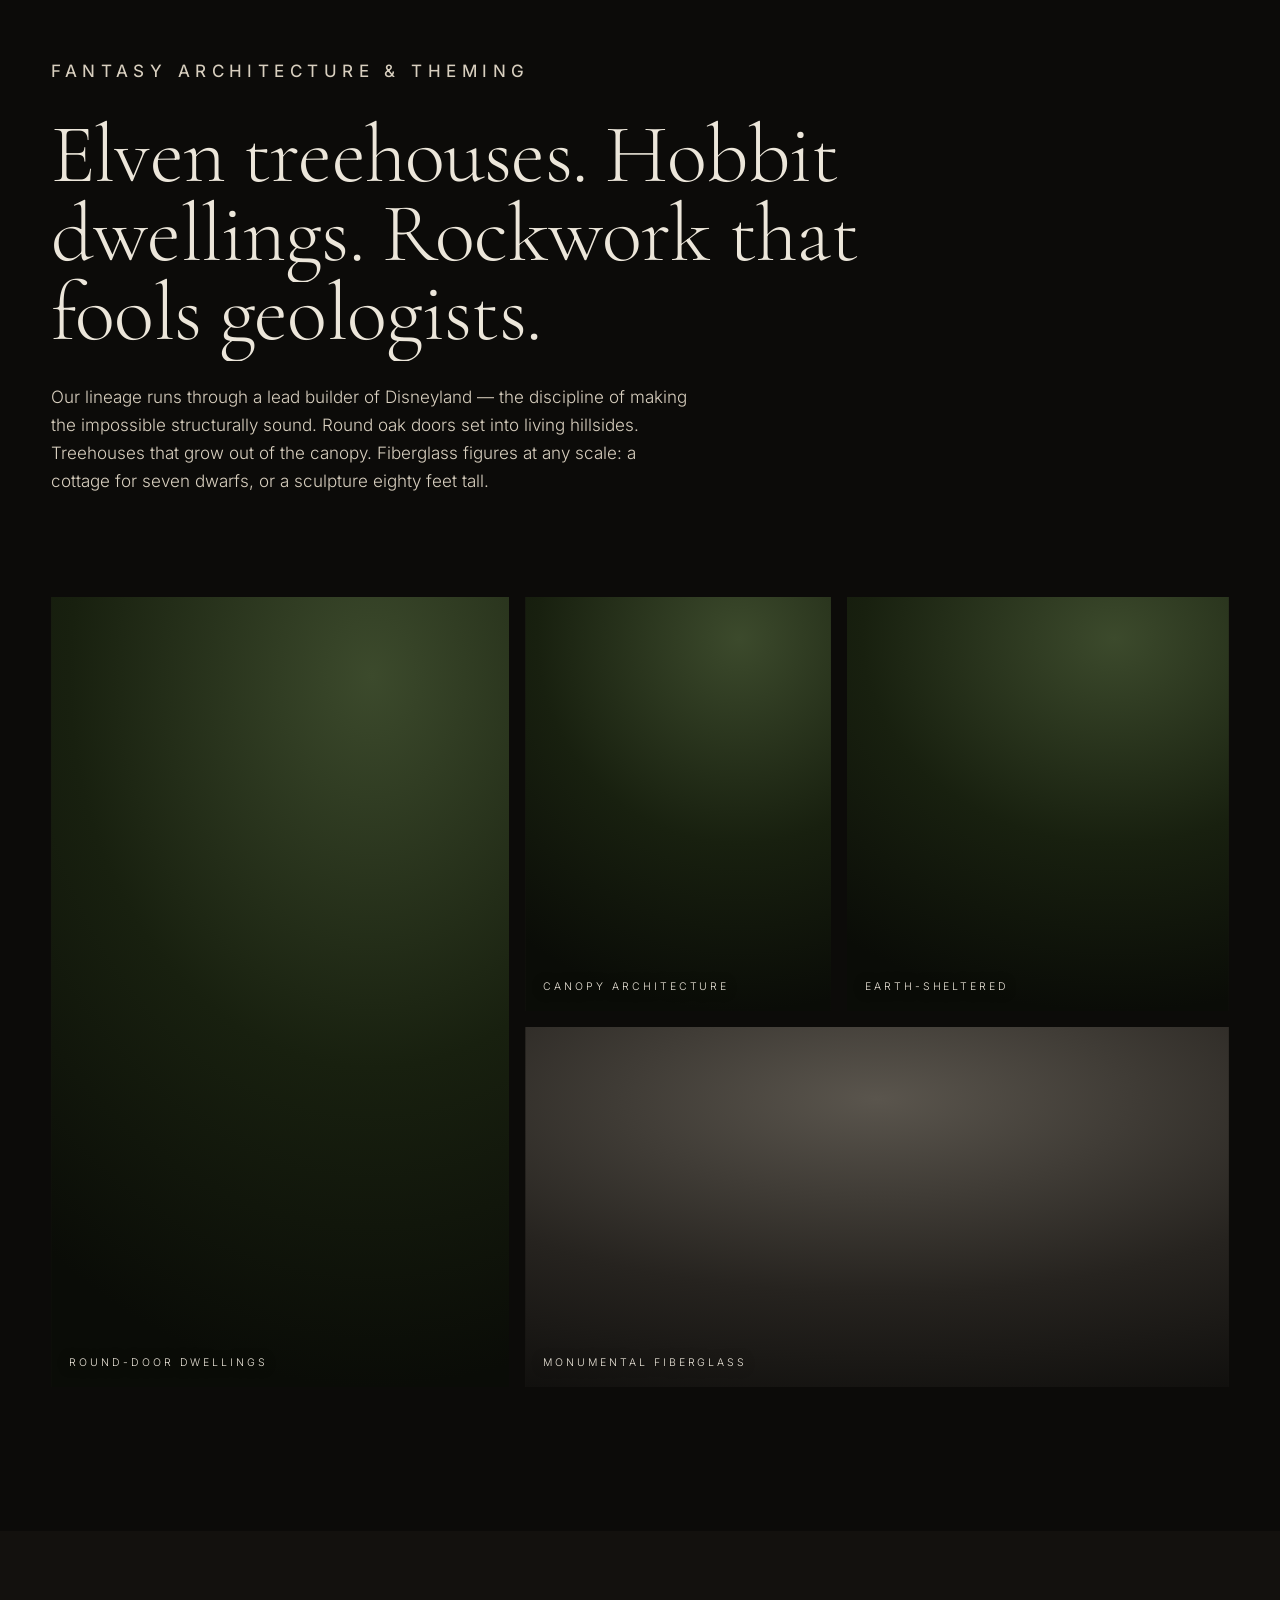
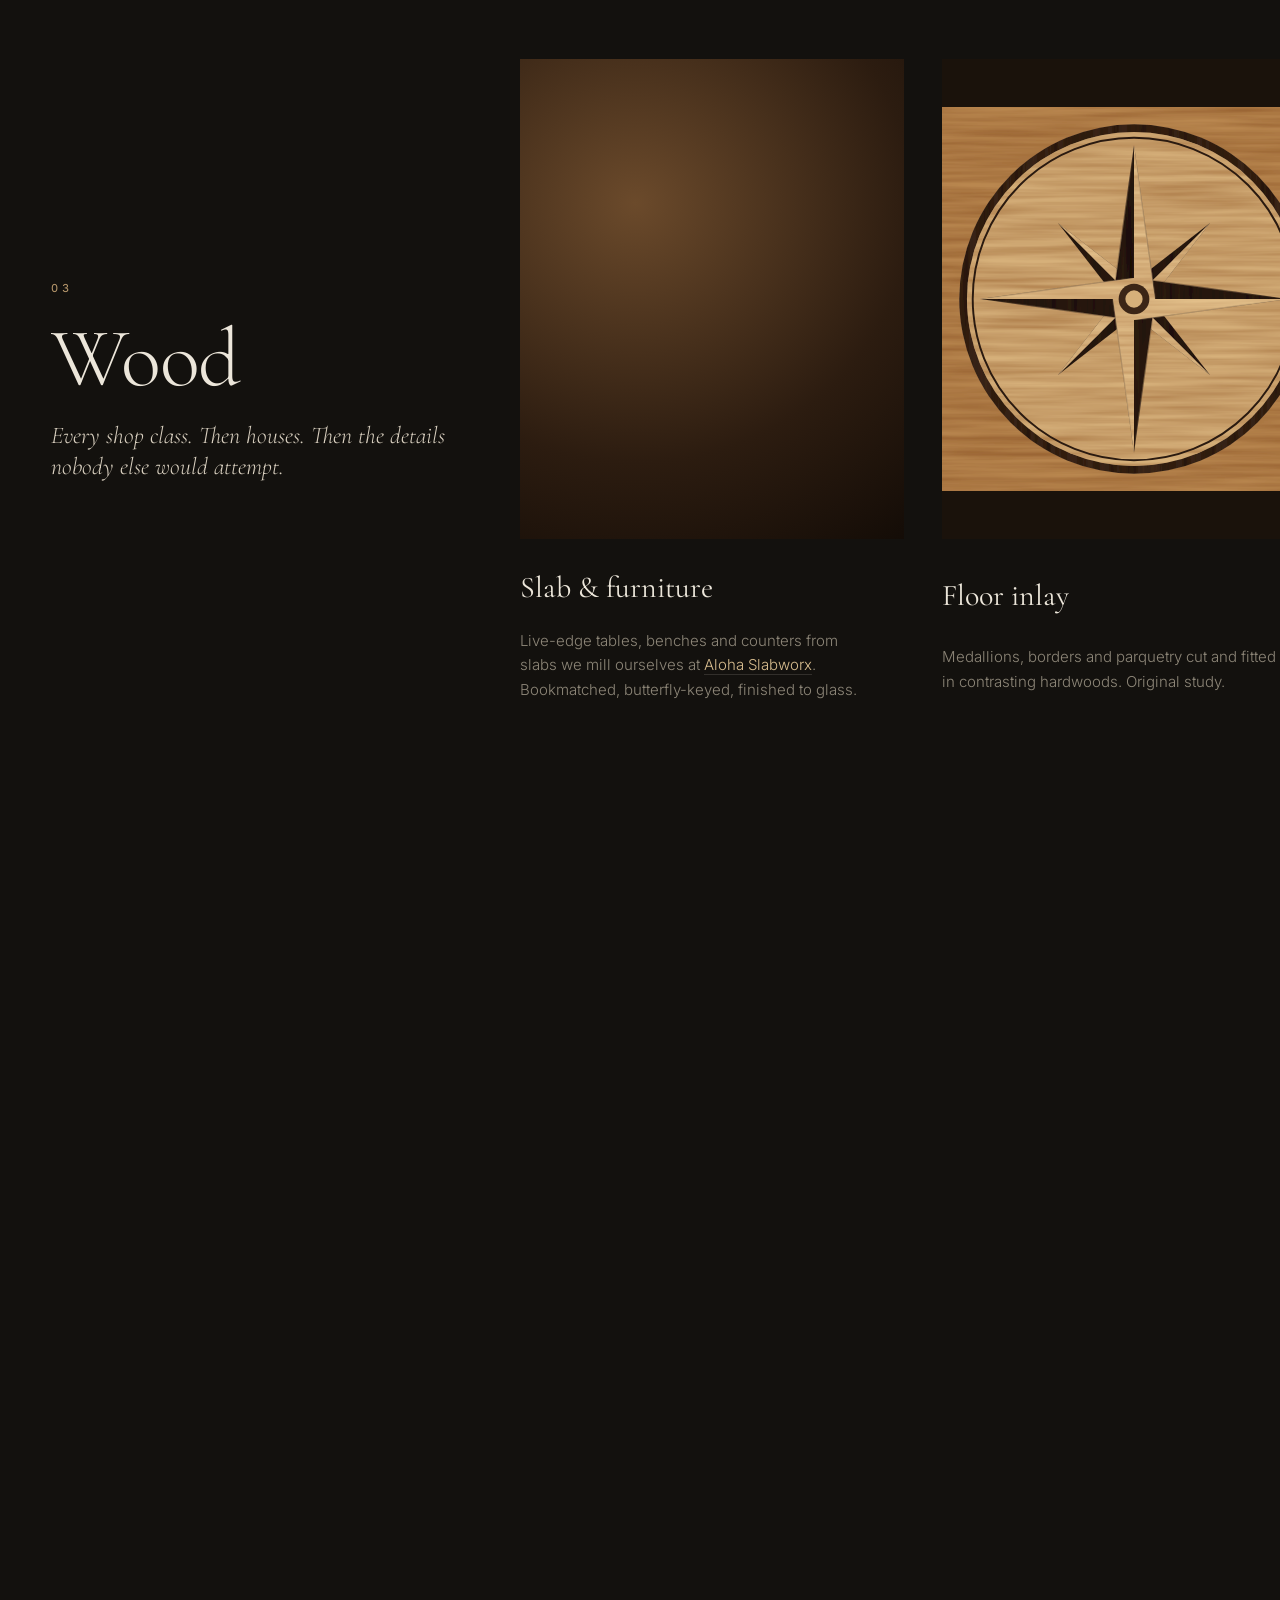
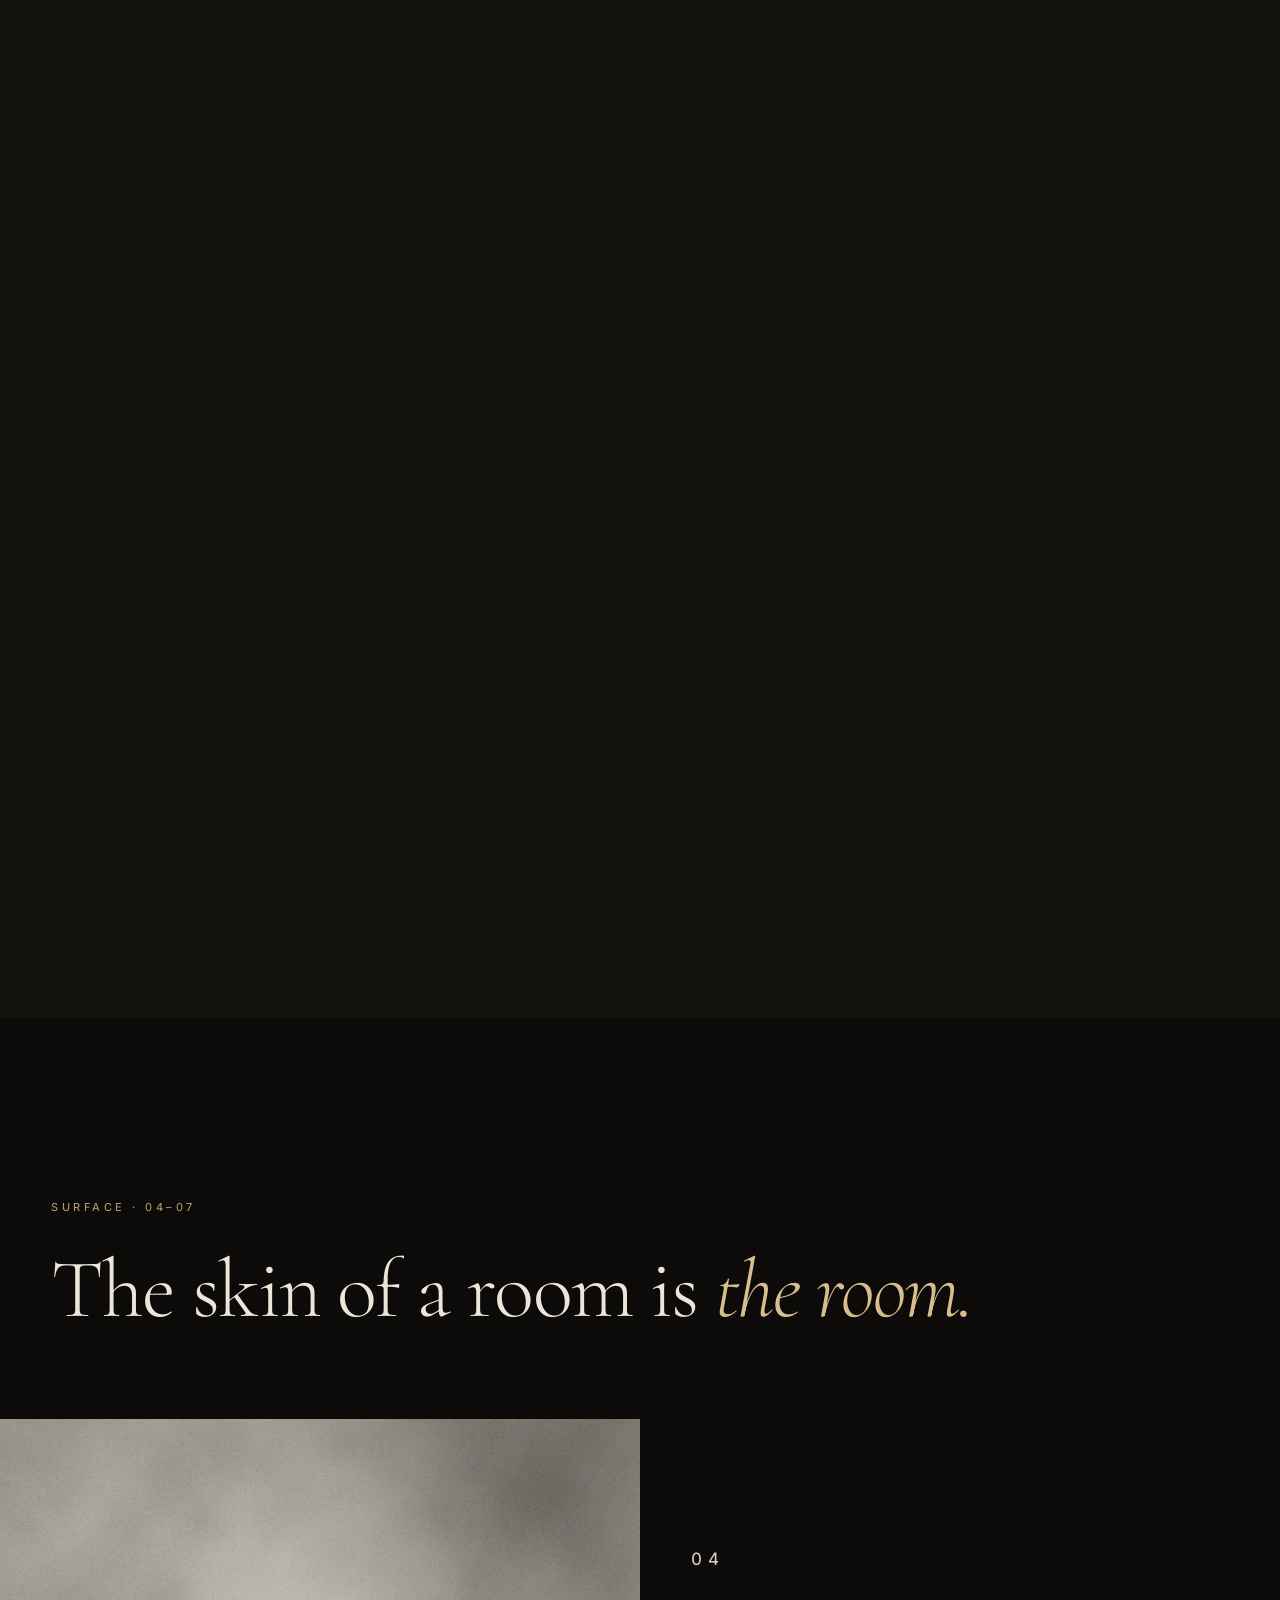
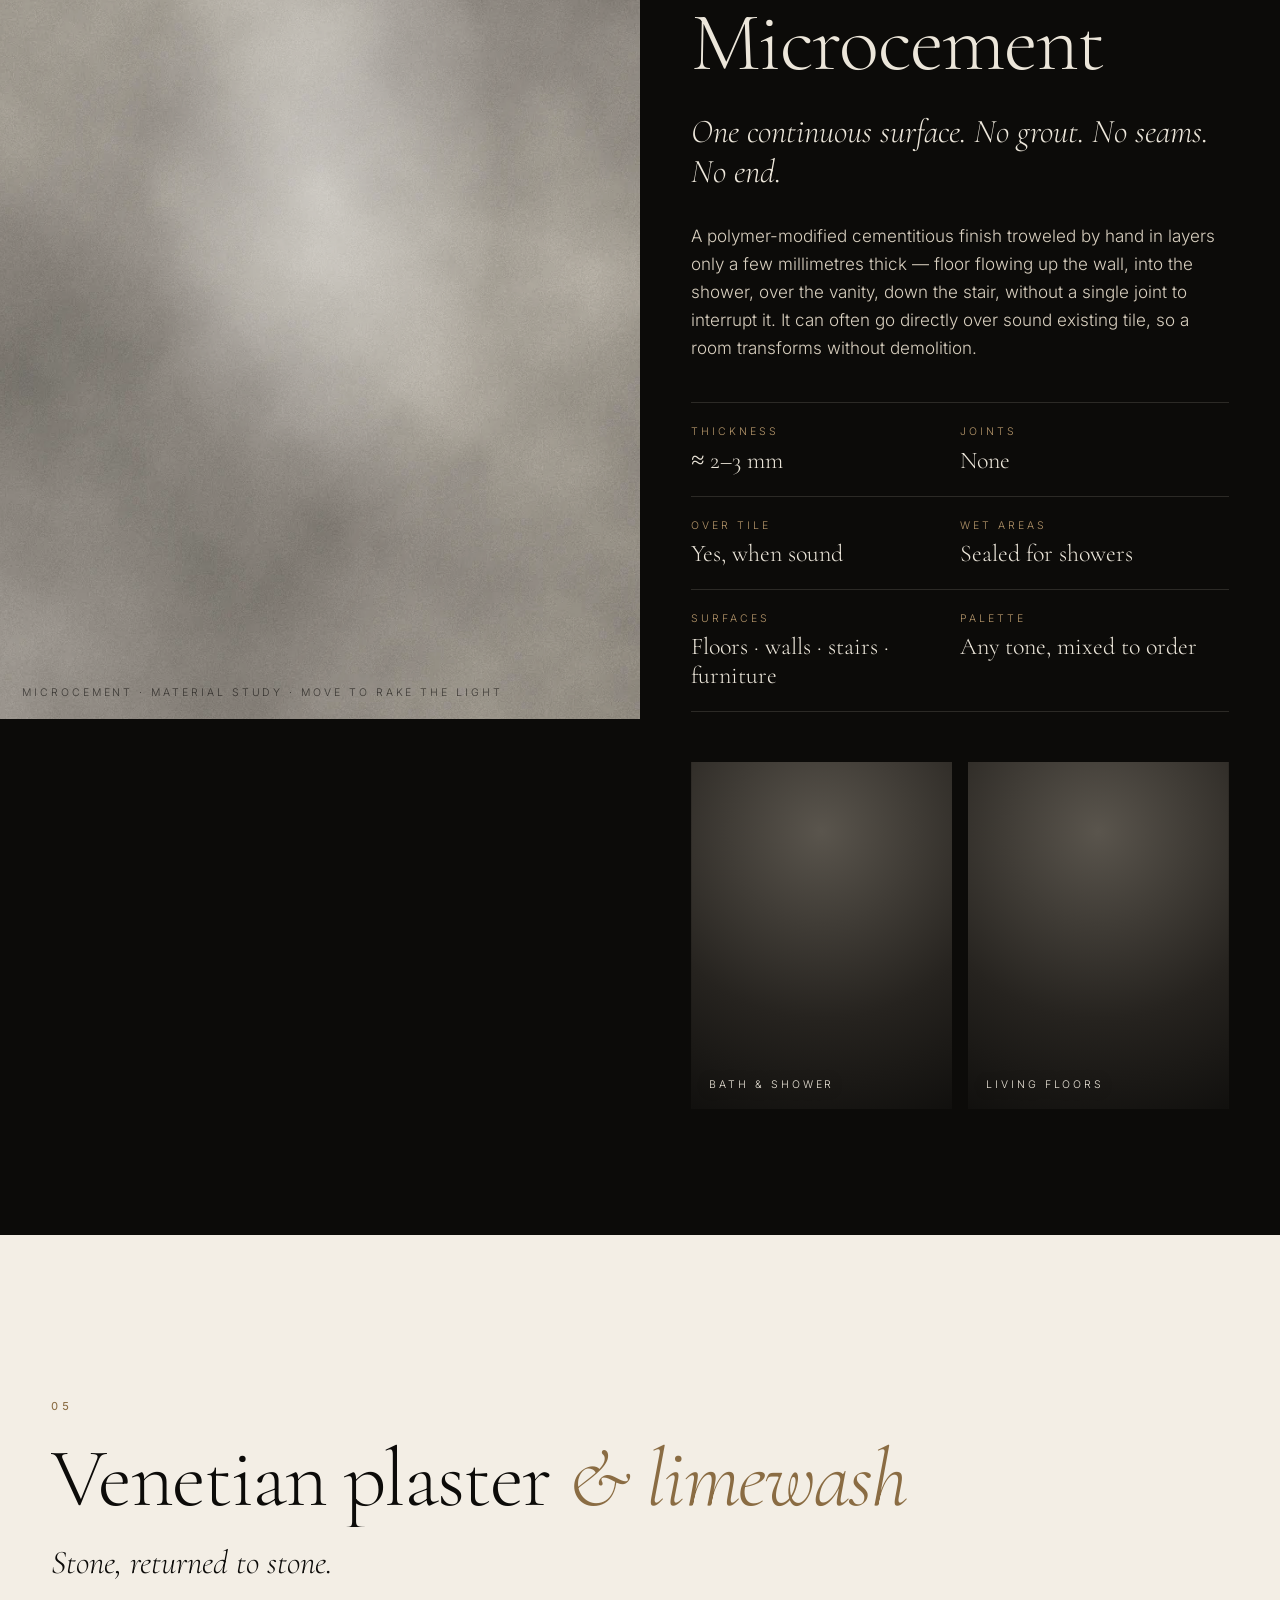
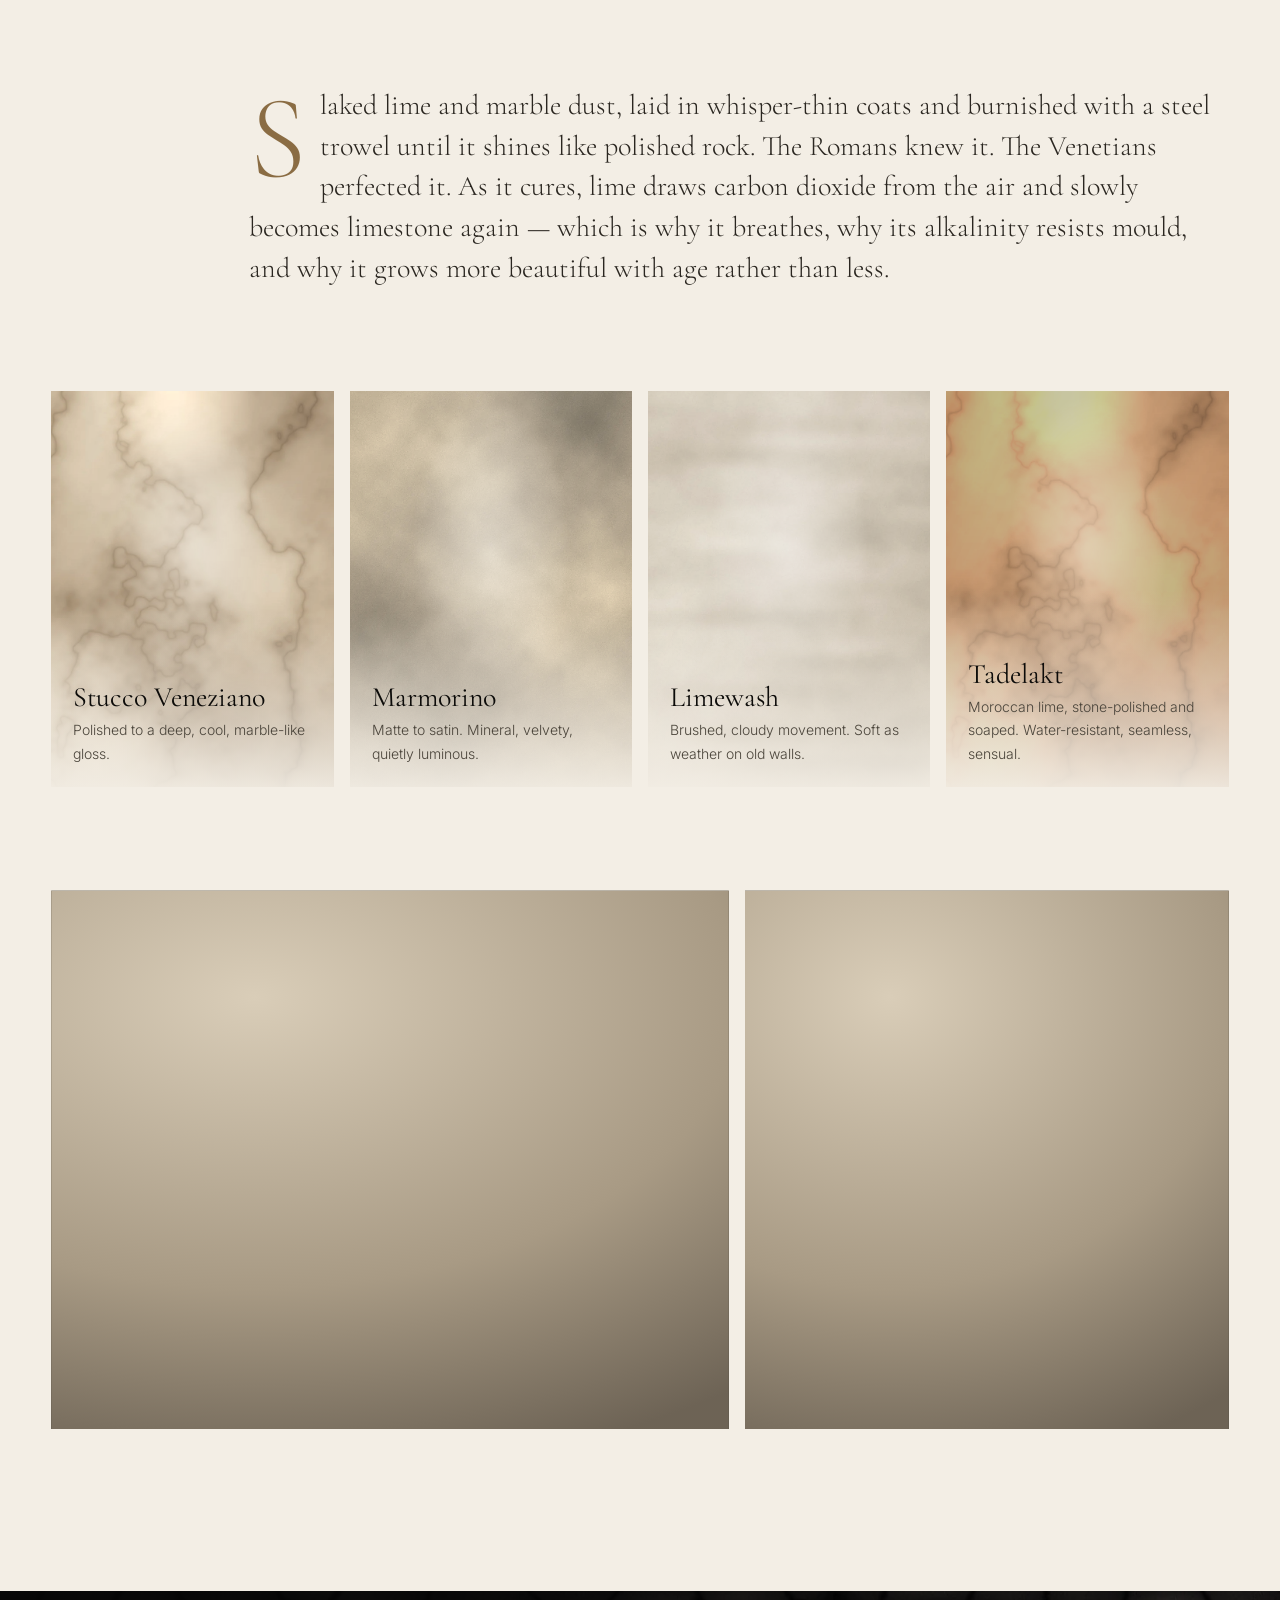
==== commit ac172efb: "Feature Aloha Slabworx: new sister site and front-and-center placement - slabworx/: standalone site " ====
--- a/index.html
+++ b/index.html
@@ -53,6 +53,7 @@
     <span>Precision</span>
   </a>
   <nav class="nav__links" aria-label="Primary">
+    <a href="slabworx/" class="nav__feature">Slabs</a>
     <a href="#disciplines">Disciplines</a>
     <a href="#materials">Materials</a>
     <a href="#code">Code</a>
@@ -69,6 +70,7 @@
   <div class="menu__inner">
     <ul class="menu__list">
       <li><a href="#top">Home</a></li>
+      <li><a href="slabworx/">Aloha Slabworx</a></li>
       <li><a href="#disciplines">Disciplines</a></li>
       <li><a href="works.html">Archive</a></li>
       <li><a href="#contact">Contact</a></li>
@@ -114,6 +116,28 @@
   <a href="#manifesto" class="hero__scroll" aria-label="Scroll"><span></span></a>
 </section>
 
+<!-- ============ FEATURED: ALOHA SLABWORX ============ -->
+<section class="feature" id="slabworx" aria-label="Featured: Aloha Slabworx">
+  <div class="feature__media" aria-hidden="true">
+    <div class="feature__slab"><img src="slabworx/assets/img/slab-earpod.webp" alt=""></div>
+    <div class="feature__slab feature__slab--2"><img src="slabworx/assets/img/slab-narra.webp" alt=""></div>
+  </div>
+  <div class="feature__text">
+    <p class="eyebrow">Featured · Aloha Slabworx · Kauaʻi</p>
+    <h2 class="display display--l" data-split>Giant trees, <em>milled where they fall.</em></h2>
+    <p class="feature__lead" data-reveal>Our portable 86-inch Alaskan sawmill comes to the tree. Island hardwoods too big for any truck become heirloom slabs on the spot, then dry under cover and finish in a solar kiln.</p>
+    <dl class="feature__specs" data-reveal>
+      <div><dt>Mill</dt><dd>86″ Alaskan</dd></div>
+      <div><dt>Power</dt><dd>Stihl MS 881</dd></div>
+      <div><dt>First giant</dt><dd>66″ earpod</dd></div>
+    </dl>
+    <div class="feature__actions" data-reveal>
+      <a class="btn" href="slabworx/" data-magnetic>Enter Aloha Slabworx</a>
+      <a class="btn btn--ghost" href="sms:+18086479523" data-magnetic>Text a photo of your tree</a>
+    </div>
+  </div>
+</section>
+
 <!-- ============ MANIFESTO ============ -->
 <section class="manifesto" id="manifesto">
   <p class="eyebrow">Manifesto</p>
@@ -230,7 +254,7 @@
     <div class="hscroll__track">
       <article class="card">
         <figure class="ph" data-tone="wood" data-src="aXJkDfOVfyE,ZaD7ZpPHtoI,lGWmTzCyEB8"><img alt="Dining room with a large solid wood table"></figure>
-        <h4>Slab &amp; furniture</h4><p>Live-edge tables, benches and counters. Bookmatched, butterfly-keyed, finished to glass.</p>
+        <h4>Slab &amp; furniture</h4><p>Live-edge tables, benches and counters from slabs we mill ourselves at <a class="inline" href="slabworx/">Aloha Slabworx</a>. Bookmatched, butterfly-keyed, finished to glass.</p>
       </article>
       <article class="card card--inlay">
         <div class="inlay">
@@ -452,7 +476,7 @@
         <h3 data-split>Selected <em>digital works.</em></h3>
         <a href="works.html" class="btn btn--glow" data-magnetic>Enter the Archive</a>
       </div>
-      <div class="teaser" data-works="lensii,honeycomb,skymap,archetypes"></div>
+      <div class="teaser" data-works="slabworx,lensii,honeycomb,archetypes"></div>
     </div>
     <div class="code__photos">
       <figure class="ph clip" data-tone="tech" data-src="VOz0gV9HC0I,rZKdS0wI8Ks,photo-1518770660439-4636190af475"><img alt="Raspberry Pi and Arduino development boards"></figure>
@@ -522,7 +546,7 @@
     <div><b>Precision Solutions LLC</b><span>Craft · Water · Surface · Sculpture · Code</span></div>
   </div>
   <nav class="footer__nav" aria-label="Footer">
-    <a href="#top">Home</a><a href="#disciplines">Disciplines</a><a href="works.html">Archive</a><a href="#films">Films</a><a href="#contact">Contact</a>
+    <a href="#top">Home</a><a href="slabworx/">Aloha Slabworx</a><a href="#disciplines">Disciplines</a><a href="works.html">Archive</a><a href="#films">Films</a><a href="#contact">Contact</a>
   </nav>
   <p class="footer__fine">Construction work is executed in partnership with licensed and insured contractors. Discipline and field imagery is representative, with photography via <a href="https://unsplash.com" rel="noopener" target="_blank">Unsplash</a>; films belong to their creators. Material studies, the floor medallion and all project screenshots are original.</p>
   <p class="footer__copy">© <span data-year></span> Precision Solutions LLC · <a href="tel:+18086479523">808 647 9523</a> <a class="footer__elsewhere" href="https://master-rust-six.vercel.app" target="_blank" rel="noopener">Elsewhere ↗</a></p>
--- a/assets/css/site.css
+++ b/assets/css/site.css
@@ -739,3 +739,29 @@
   .footer { grid-template-columns: 1fr; }
   .footer__nav { justify-content: flex-start; }
 }
+
+/* ==========================================================================
+   Featured: Aloha Slabworx (homepage, directly under the hero)
+   ========================================================================== */
+.nav__links .nav__feature { color: #f0b07a; }
+.nav__links .nav__feature::before { content: ""; display: inline-block; width: 6px; height: 6px; margin-right: 9px; border-radius: 50%; background: #d9894a; box-shadow: 0 0 10px #d9894a; vertical-align: middle; }
+a.inline { color: var(--brass-2); border-bottom: 1px solid var(--line); }
+.feature { position: relative; display: grid; grid-template-columns: 1.15fr 1fr; align-items: center; gap: clamp(30px, 5vw, 90px); padding: clamp(110px, 18vh, 200px) var(--gutter); background: radial-gradient(70% 80% at 25% 50%, rgba(181,112,58,.16), transparent 70%), var(--ink); overflow: hidden; border-bottom: 1px solid var(--line); }
+.feature__media { position: relative; height: clamp(360px, 62vh, 640px); }
+.feature__slab { position: absolute; left: -12%; right: 4%; top: 8%; height: 46%; transform: rotate(-4deg); box-shadow: 0 50px 90px -30px rgba(0,0,0,.9); overflow: hidden; }
+.feature__slab--2 { top: 50%; left: -4%; right: 0; height: 40%; transform: rotate(3deg); }
+.feature__slab img { width: 120%; height: 100%; max-width: none; object-fit: cover; will-change: transform; }
+.feature__text { display: grid; gap: 26px; position: relative; }
+.feature .eyebrow { color: #d9894a; }
+.feature .display em { color: #f0b07a; }
+.feature__lead { font-family: var(--serif); font-size: clamp(20px, 1.9vw, 27px); line-height: 1.4; color: var(--bone-2); max-width: 32ch; }
+.feature__specs { display: grid; grid-template-columns: repeat(3, auto); justify-content: start; gap: 0 34px; border-top: 1px solid var(--line); padding-top: 18px; margin: 0; }
+.feature__specs dt { font-size: 10px; letter-spacing: .26em; text-transform: uppercase; color: var(--muted); }
+.feature__specs dd { margin: 4px 0 0; font-family: var(--serif); font-size: 24px; color: #f0b07a; }
+.feature__actions { display: flex; flex-wrap: wrap; gap: 12px; }
+@media (max-width: 860px) {
+  .feature { grid-template-columns: 1fr; }
+  .feature__media { height: 64vw; }
+  .feature__specs { grid-template-columns: repeat(3, 1fr); gap: 0 14px; }
+  .feature__specs dd { font-size: 19px; }
+}
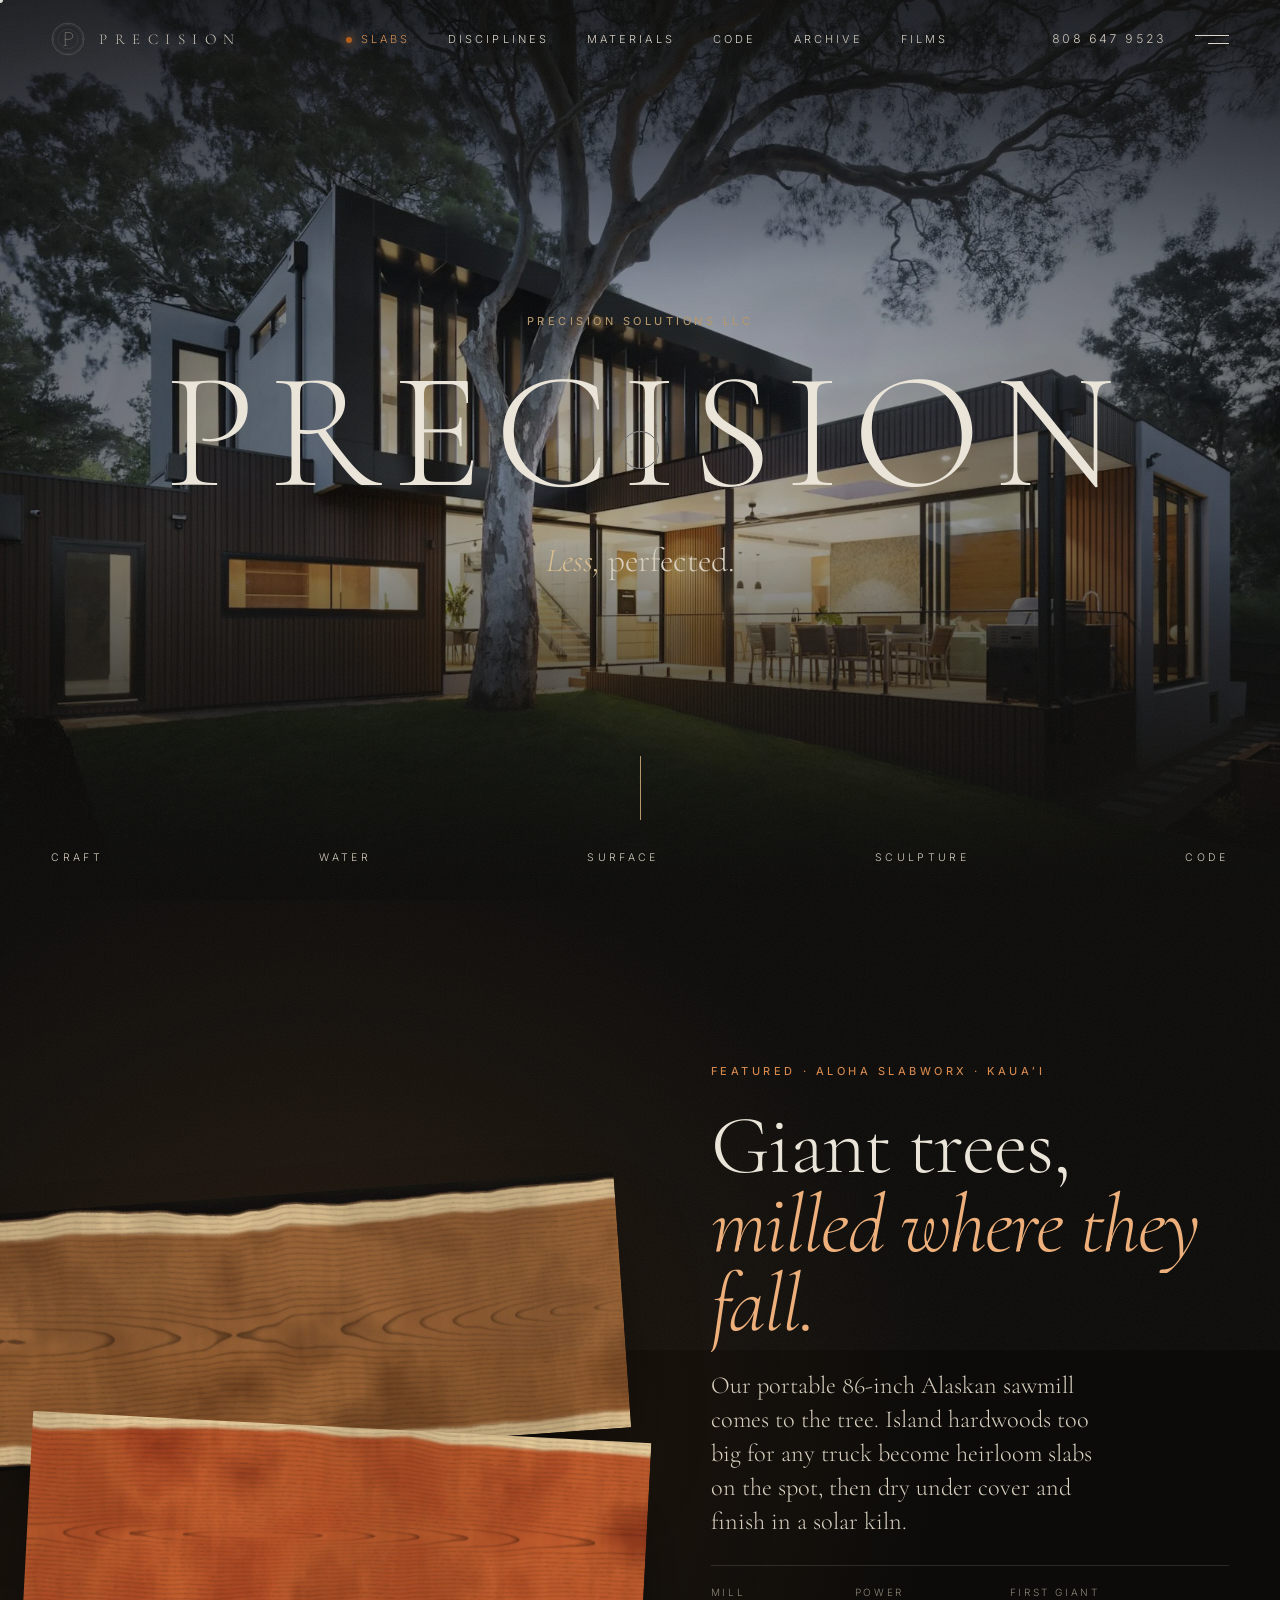
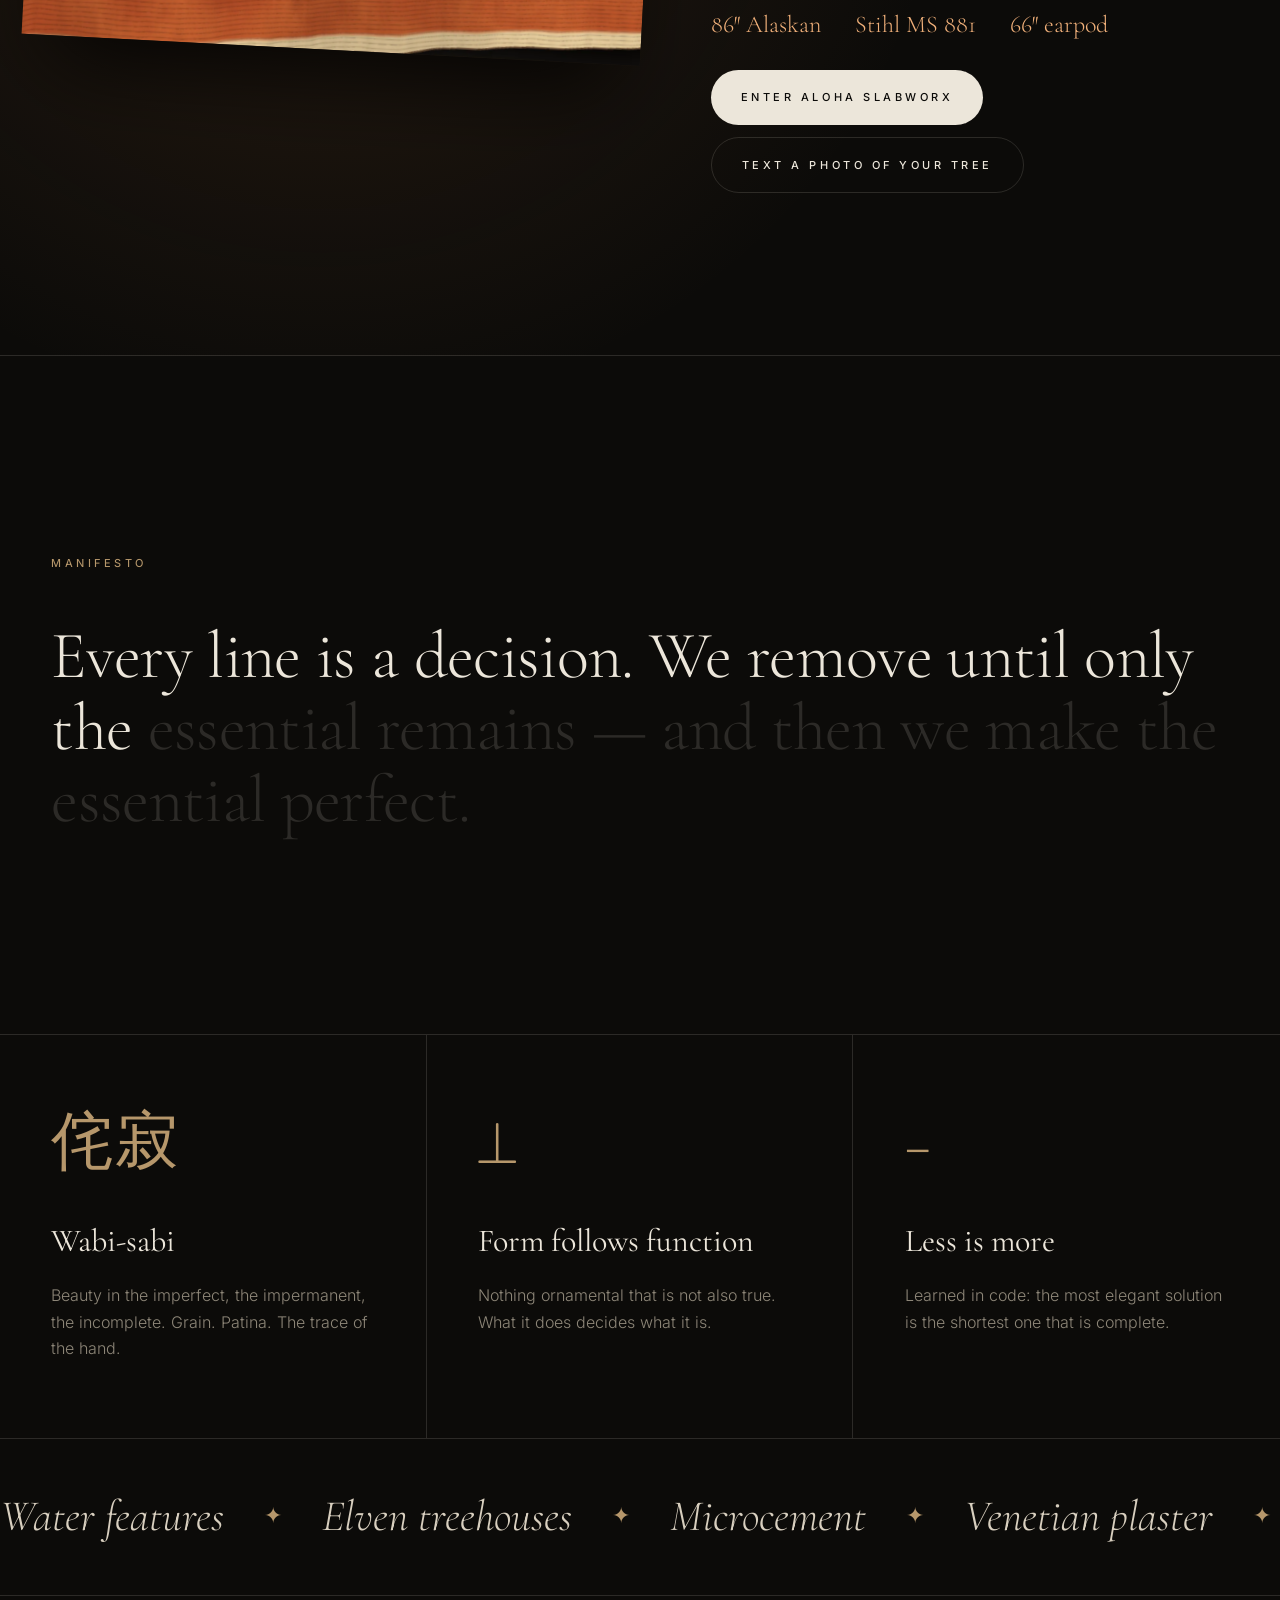
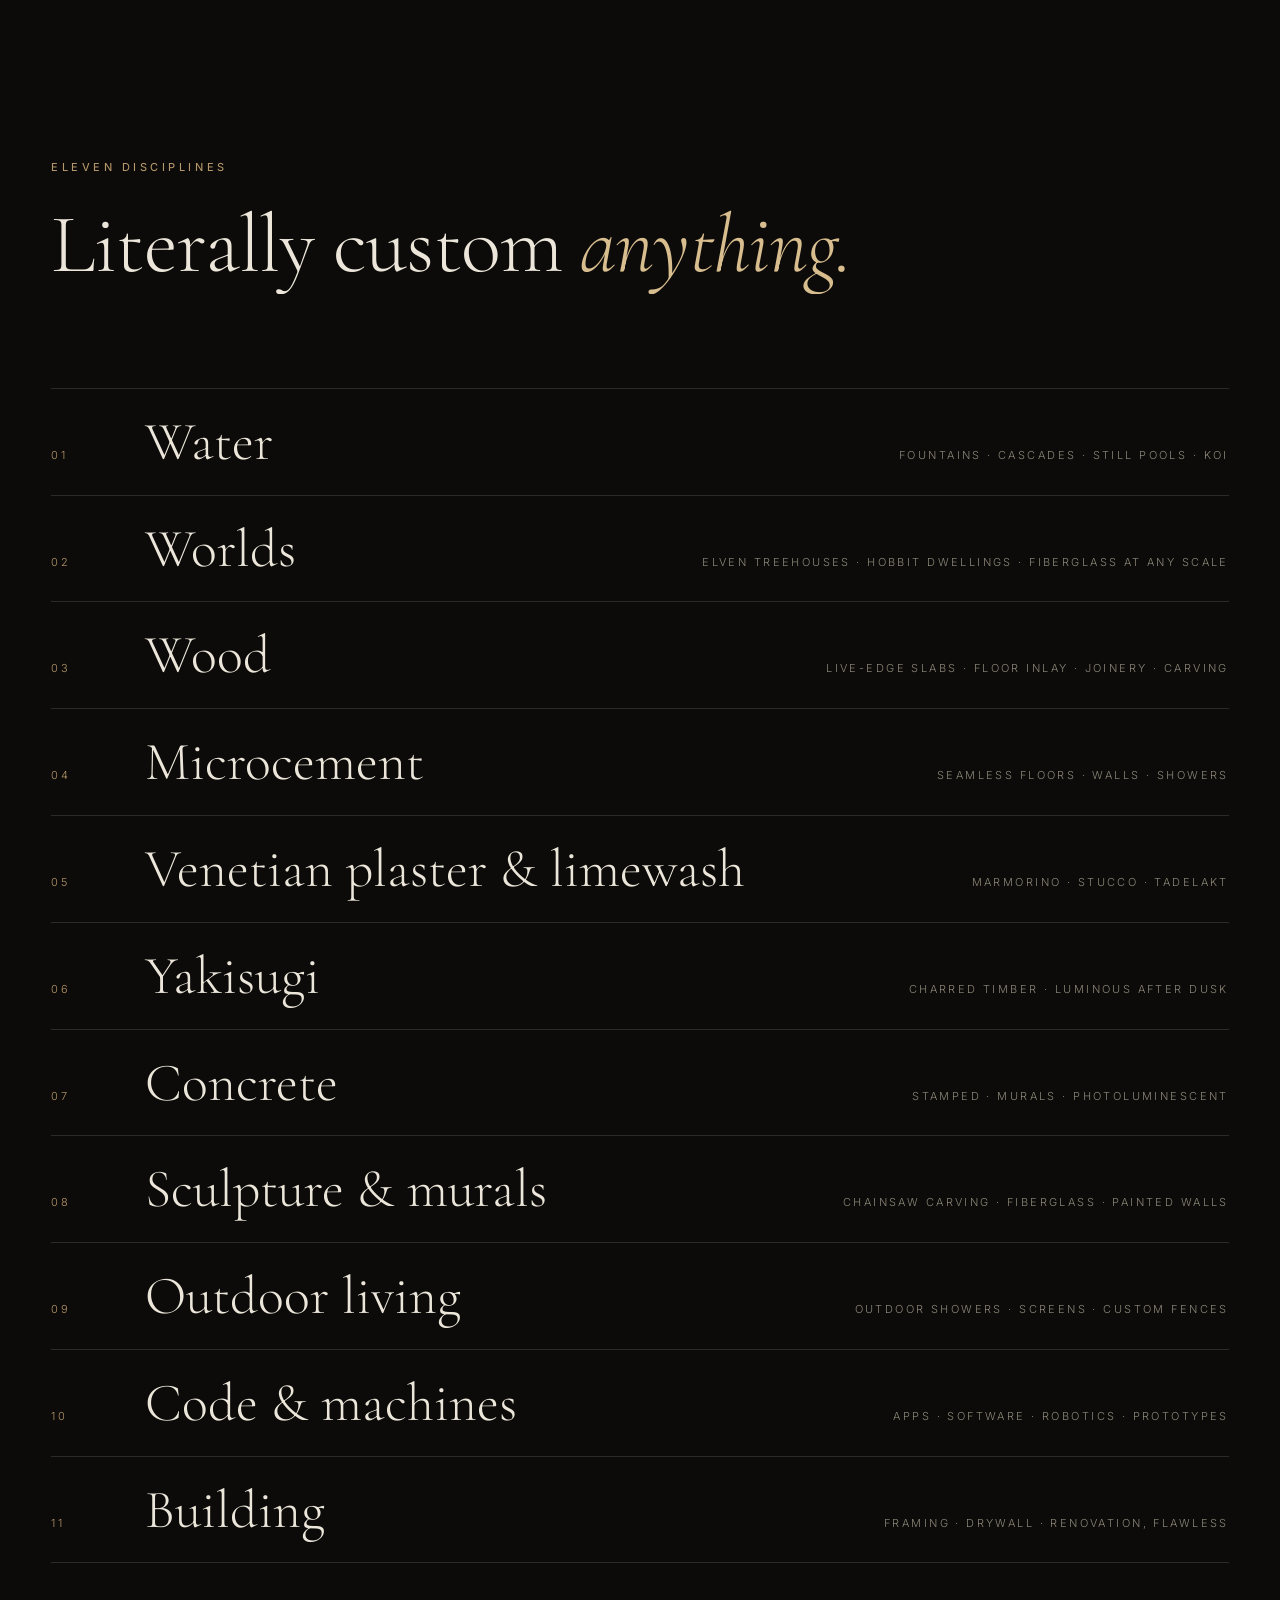
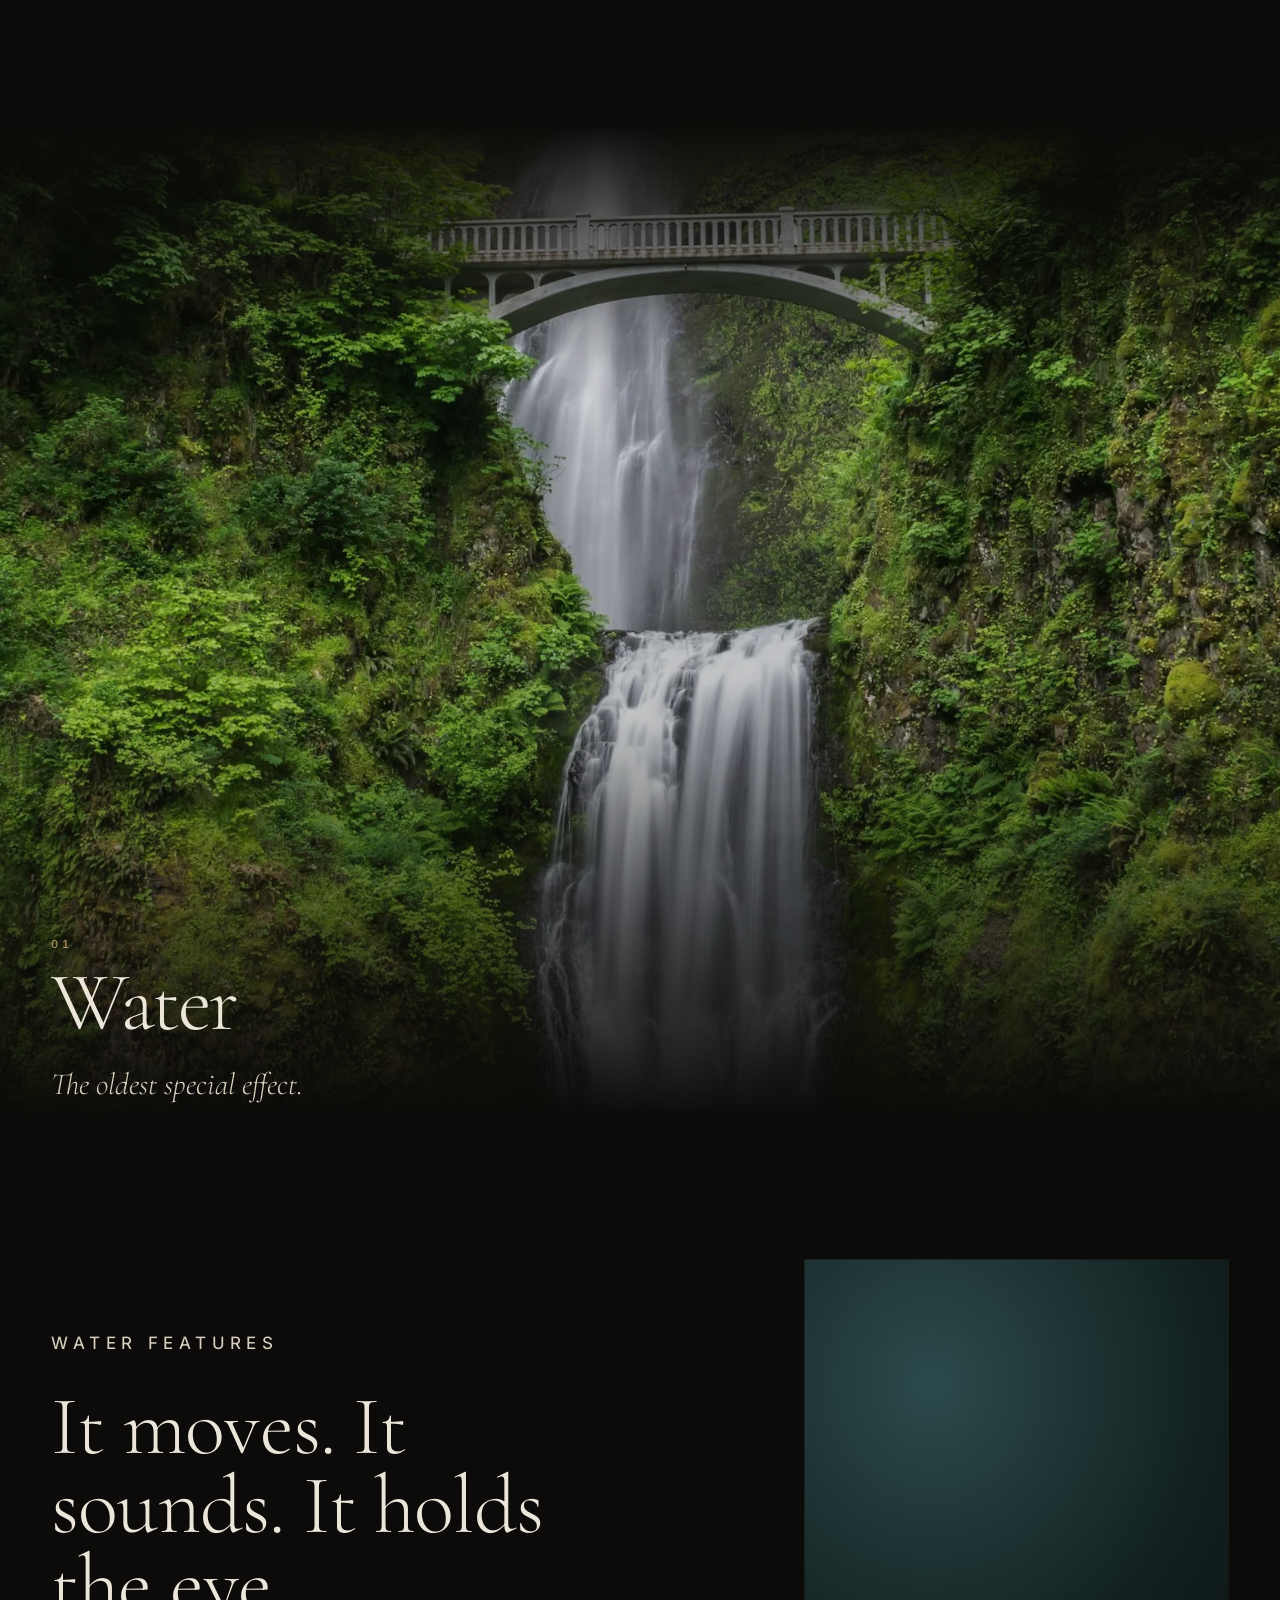
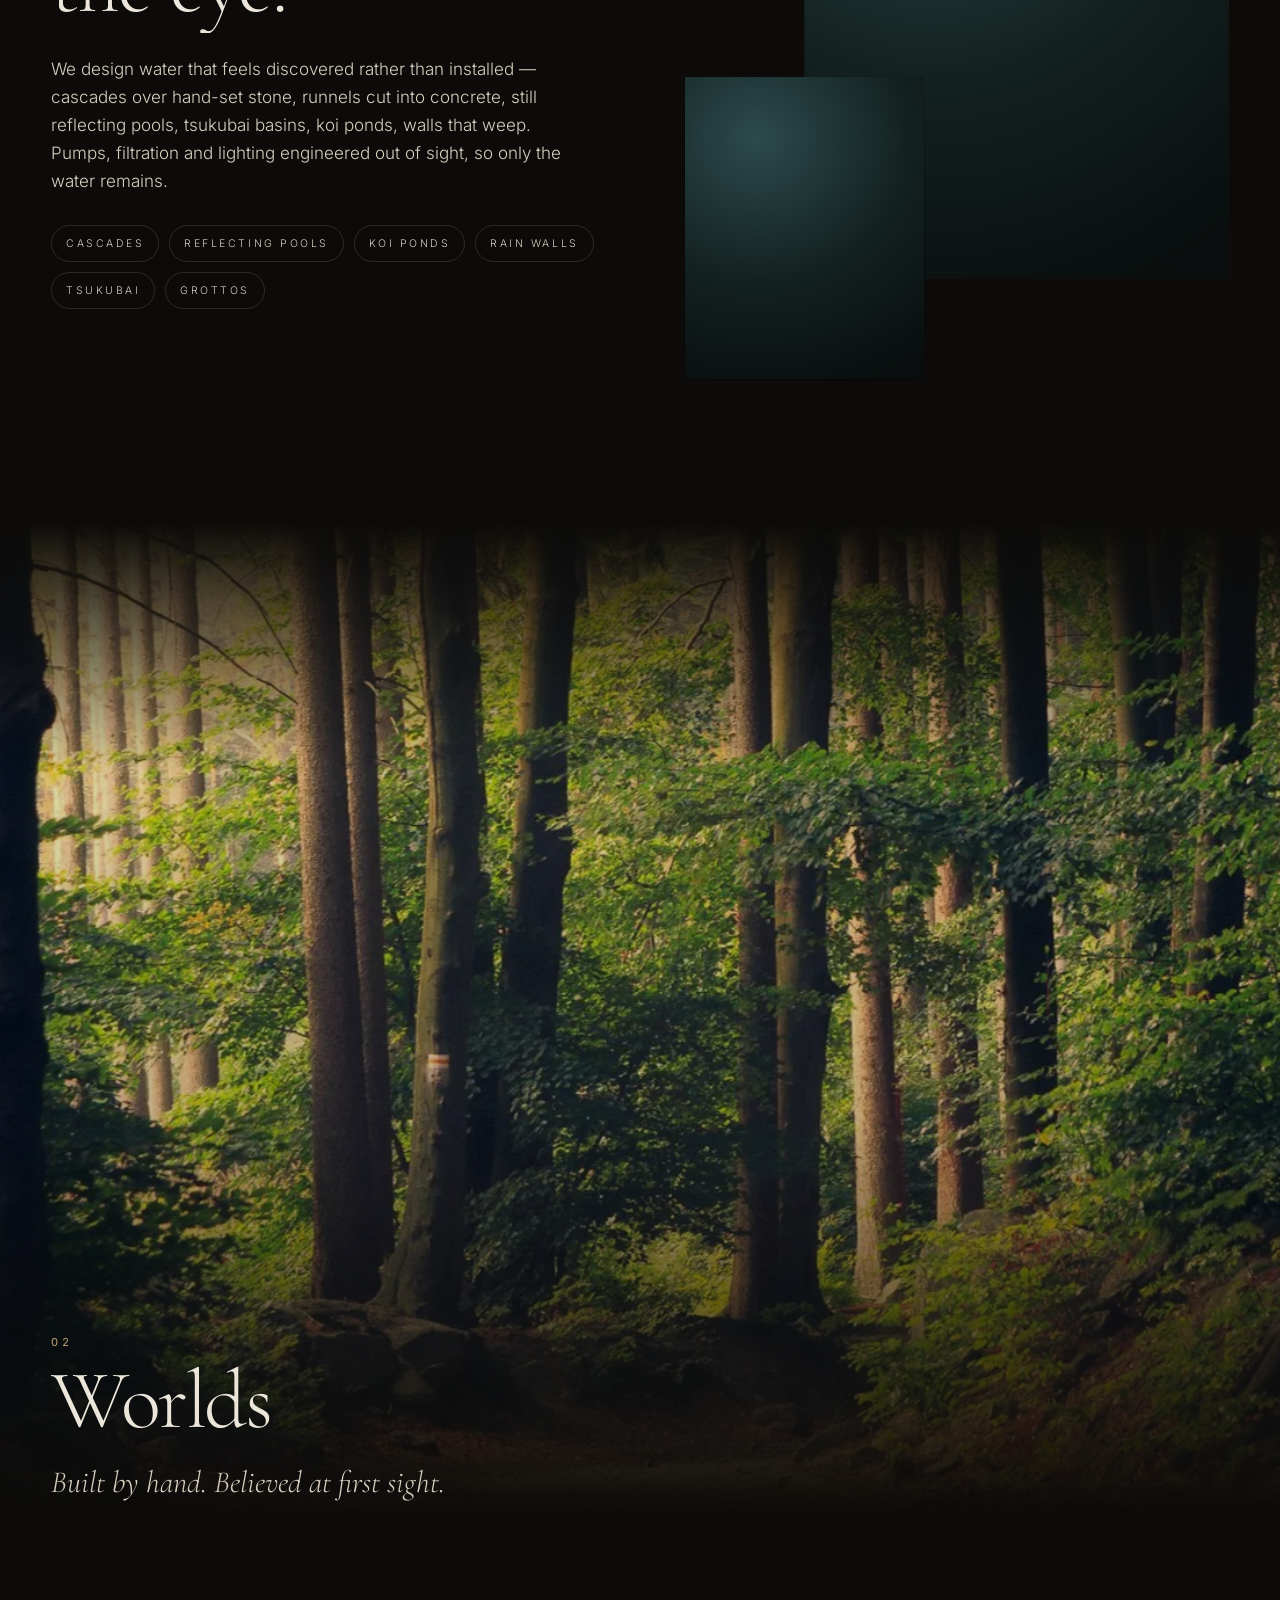
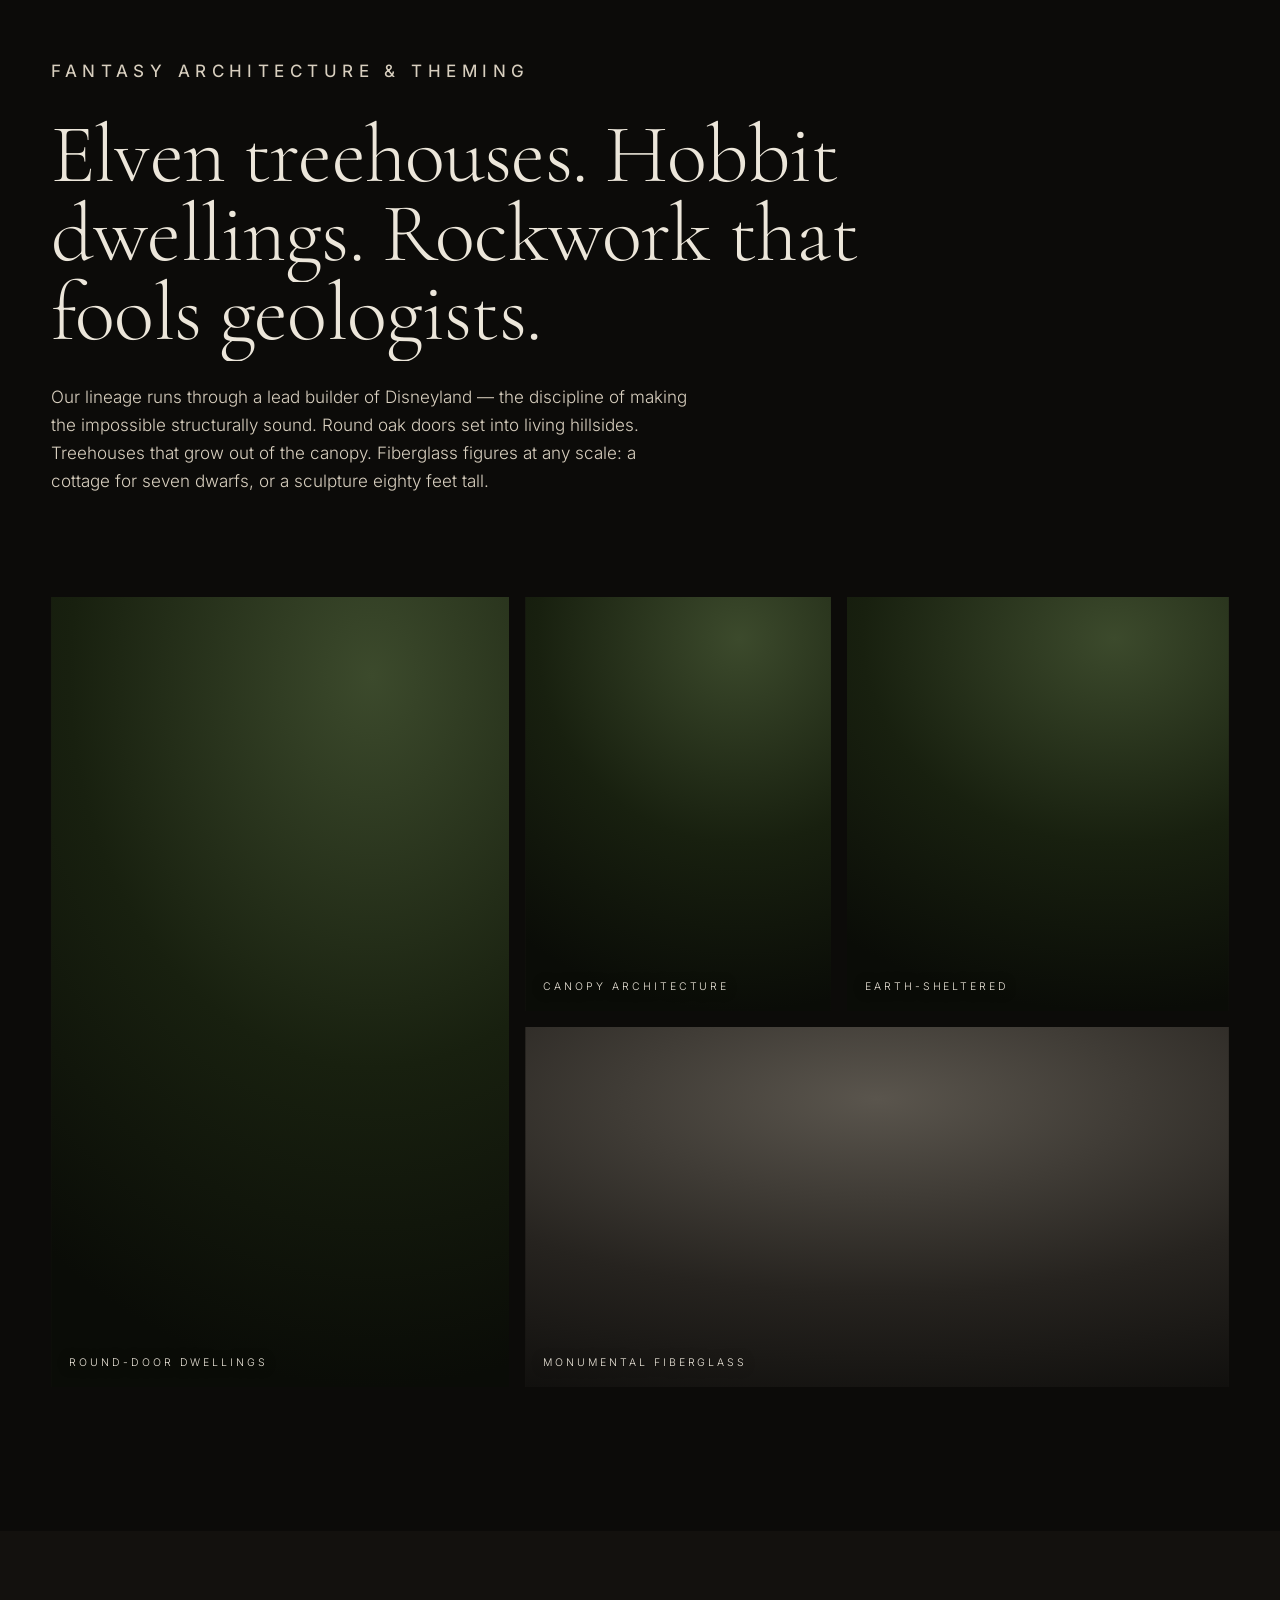
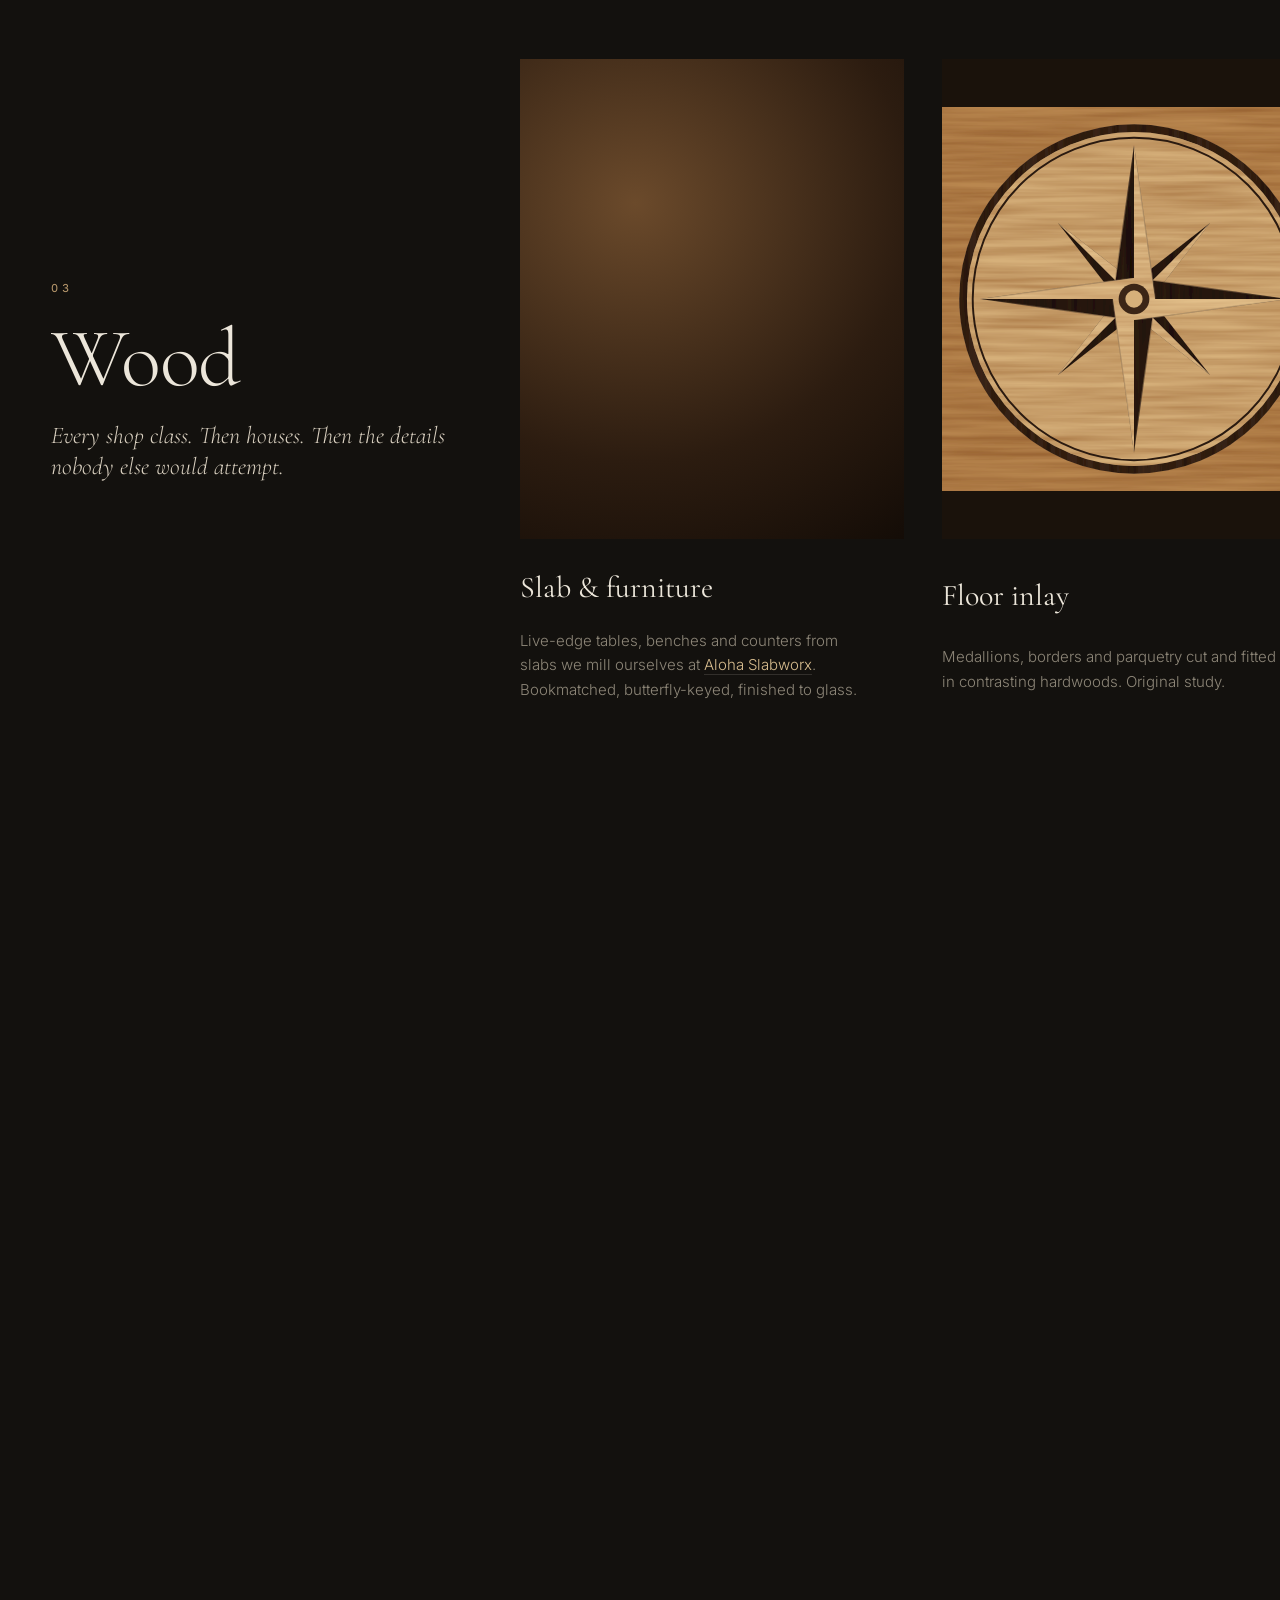
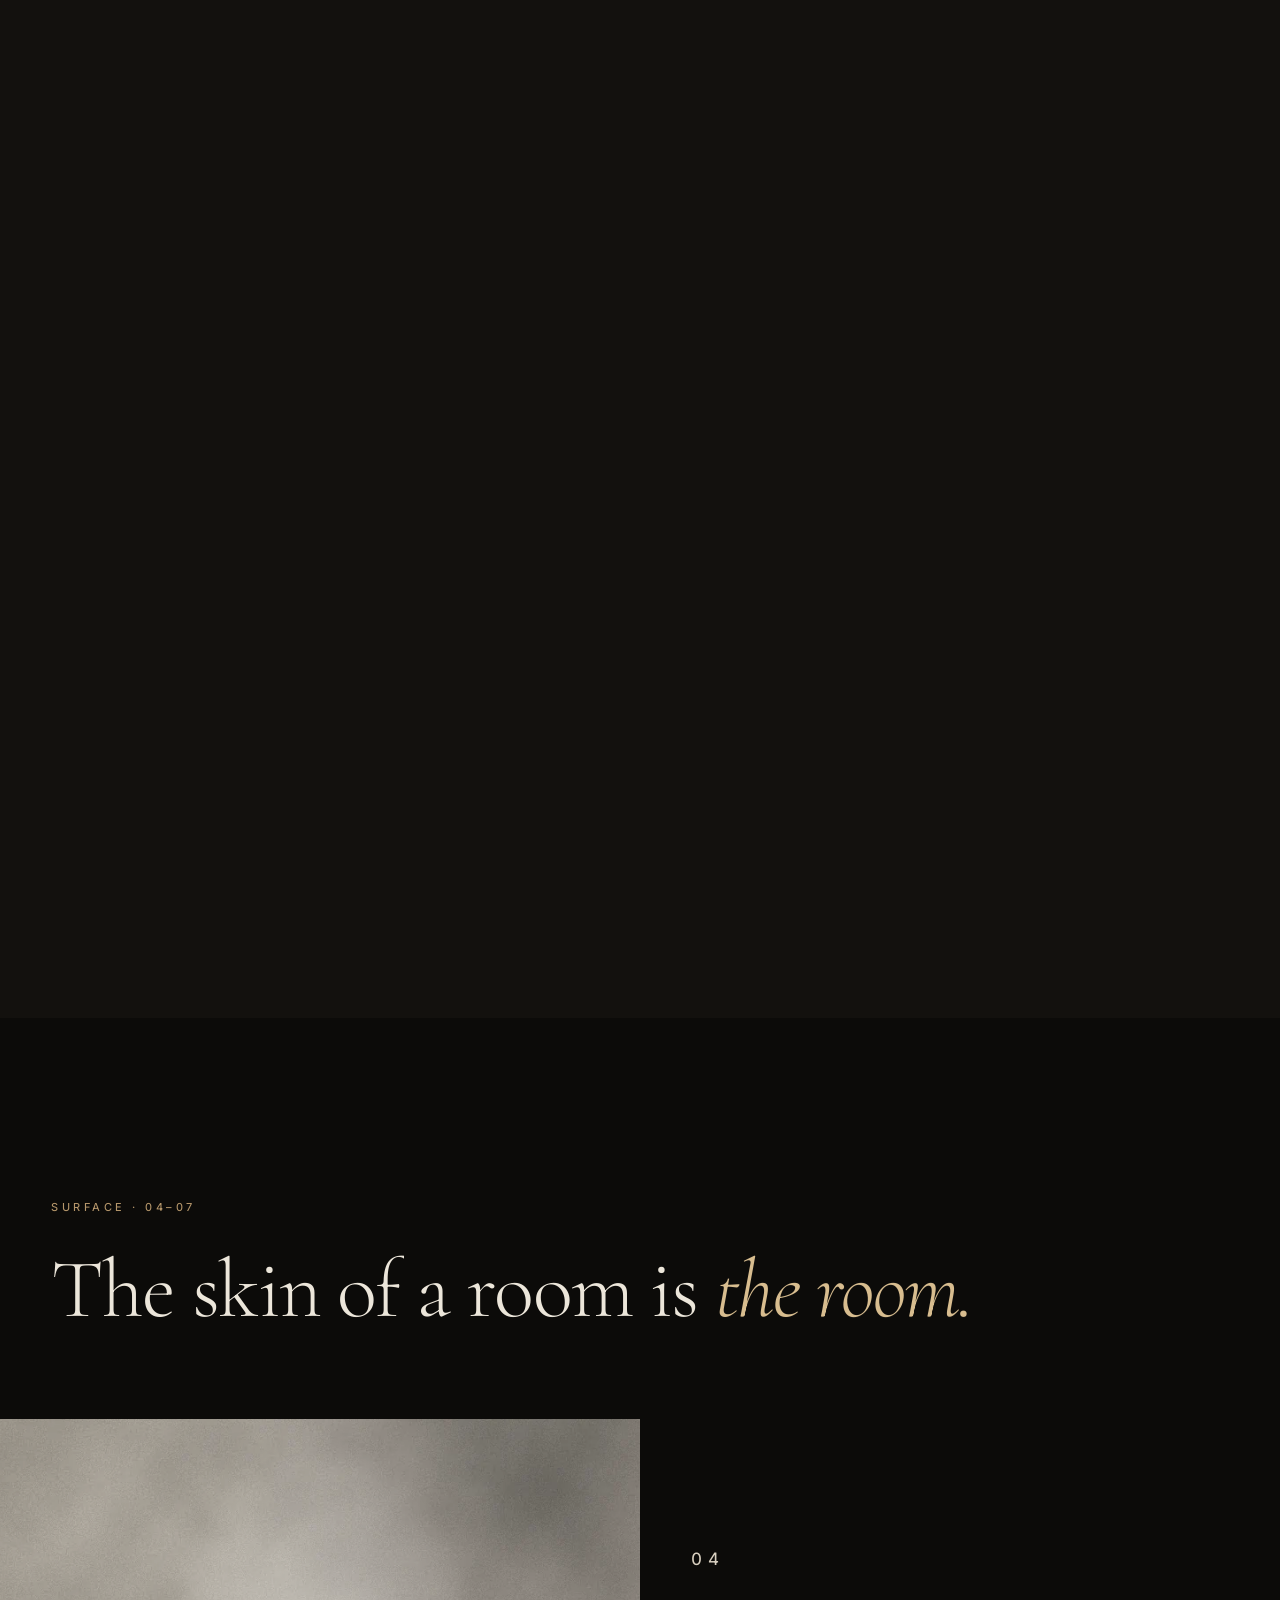
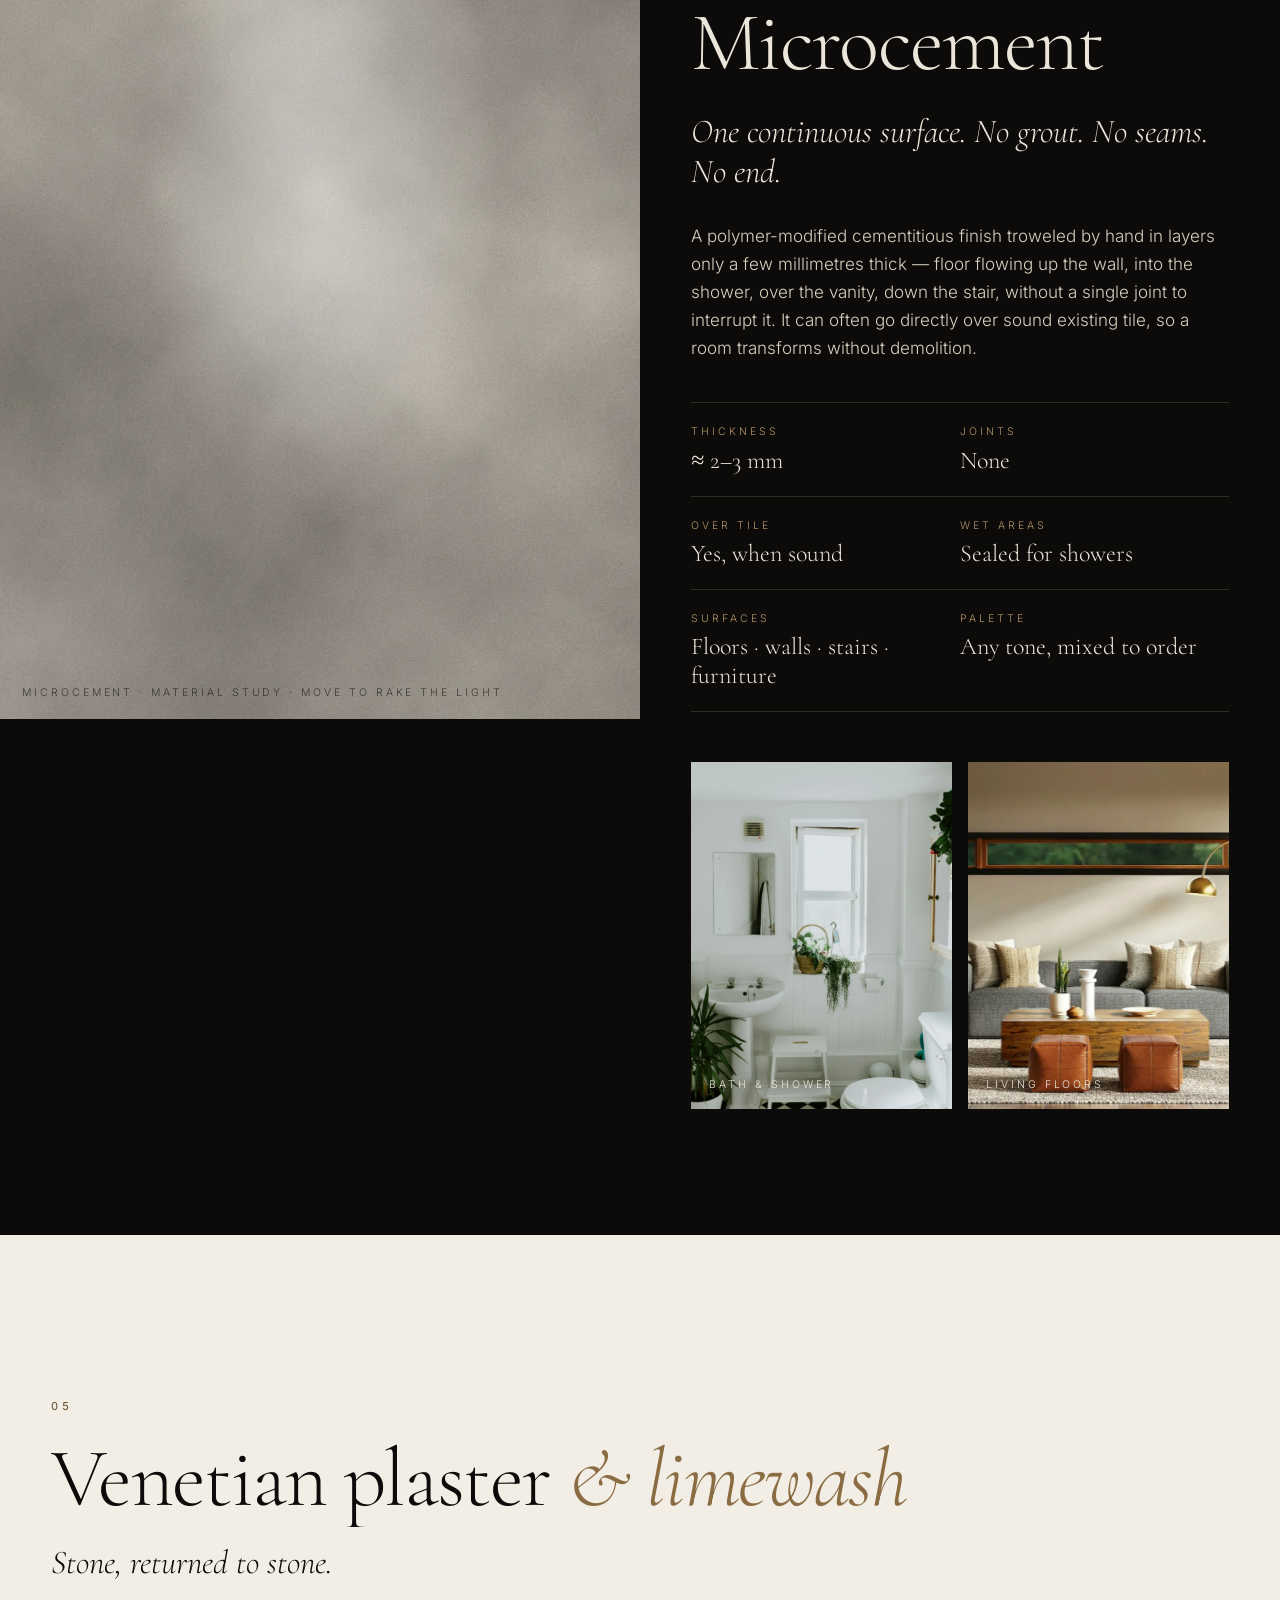
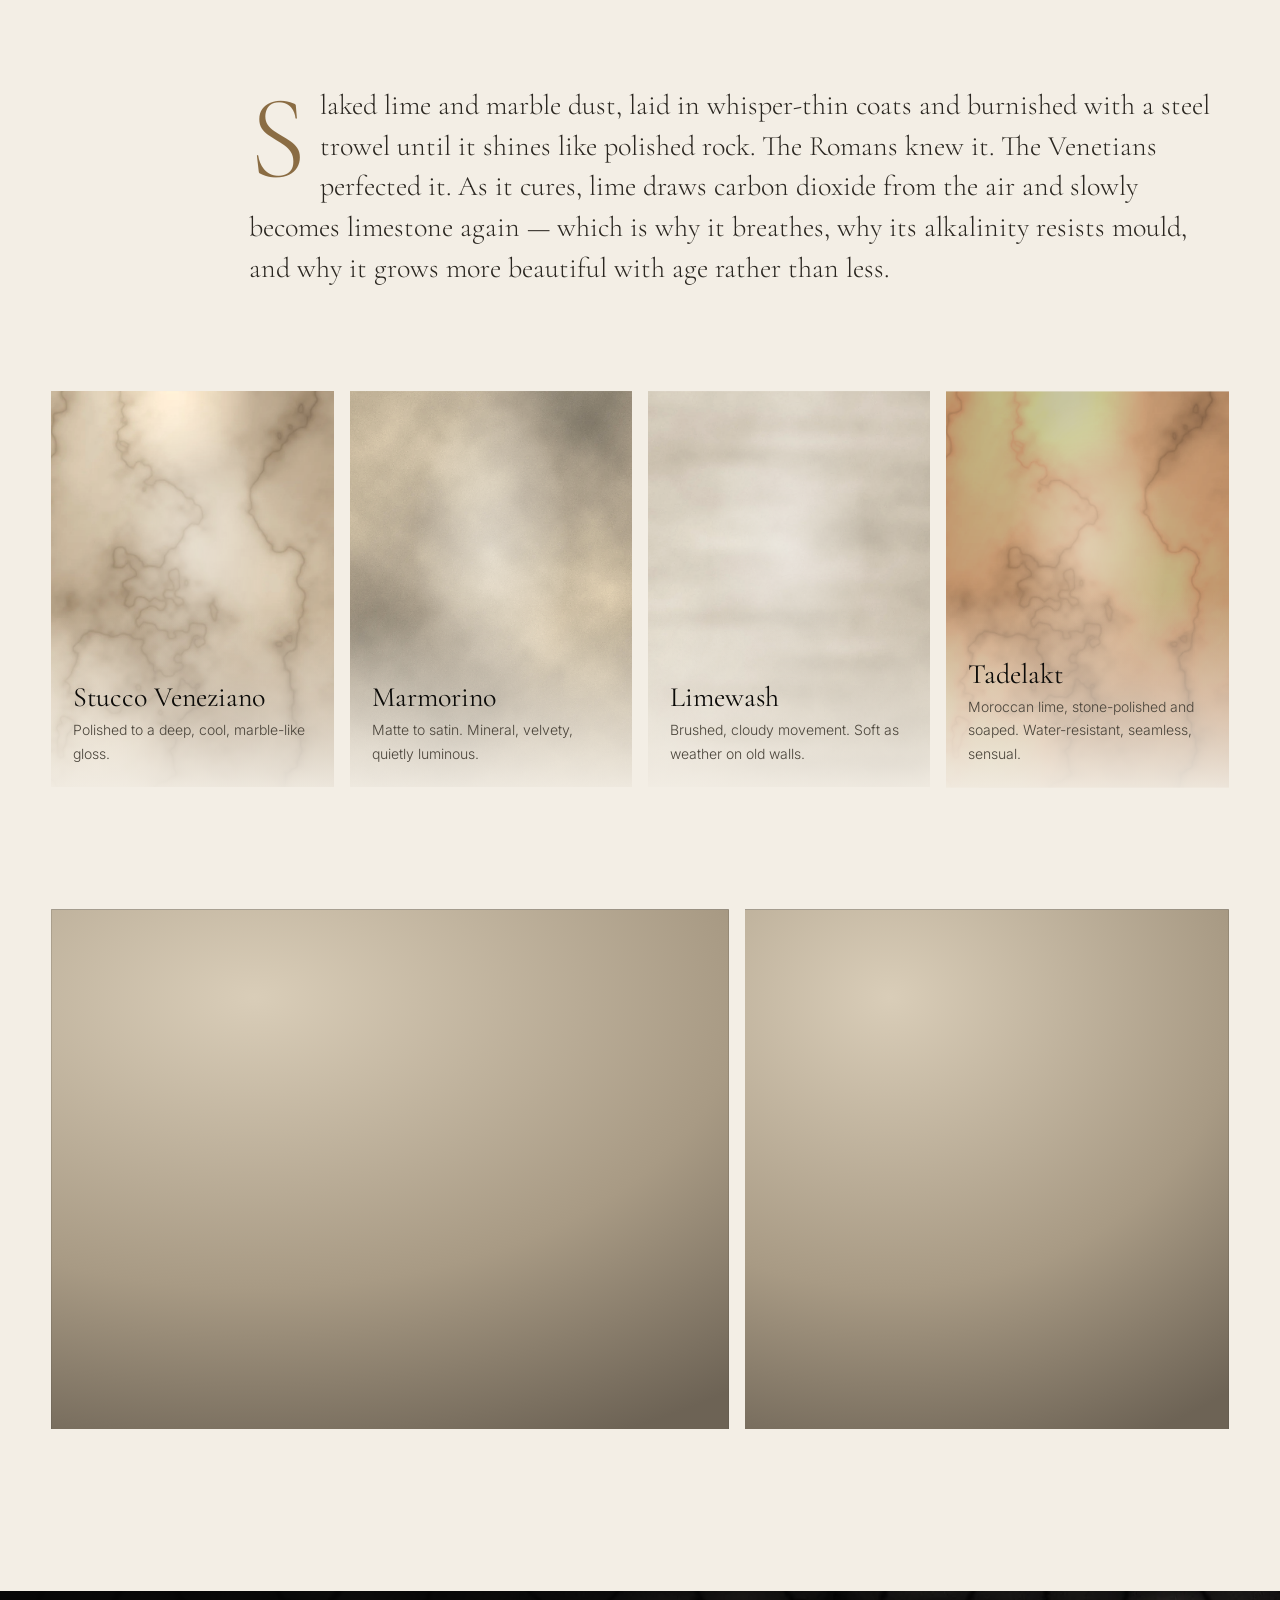
==== commit bfb351e6: "Final pass: self-hosted photos, accessibility fixes, search basics - Serve photos and film stills fr" ====
--- a/index.html
+++ b/index.html
@@ -20,6 +20,7 @@
 <link rel="preload" href="assets/fonts/cormorant-garamond-latin-300-normal.woff2" as="font" type="font/woff2" crossorigin>
 <link rel="preload" href="assets/fonts/inter-latin-wght-normal.woff2" as="font" type="font/woff2" crossorigin>
 <link rel="stylesheet" href="assets/css/site.css">
+<script type="application/ld+json">{"@context": "https://schema.org", "@type": "ProfessionalService", "name": "Precision Solutions LLC", "url": "https://mechaloctopus.github.io/Precision/", "description": "Elite carpentry, water features, microcement, Venetian plaster, yakisugi, sculpture, murals and custom software.", "telephone": "+1-808-647-9523", "image": "https://mechaloctopus.github.io/Precision/assets/meta/og-home.jpg", "logo": "https://mechaloctopus.github.io/Precision/assets/meta/apple-touch-icon.png", "subOrganization": {"@type": "LocalBusiness", "name": "Aloha Slabworx", "url": "https://mechaloctopus.github.io/Precision/slabworx/"}}</script>
 </head>
 <body class="is-loading">
 
@@ -254,7 +255,7 @@
     <div class="hscroll__track">
       <article class="card">
         <figure class="ph" data-tone="wood" data-src="aXJkDfOVfyE,ZaD7ZpPHtoI,lGWmTzCyEB8"><img alt="Dining room with a large solid wood table"></figure>
-        <h4>Slab &amp; furniture</h4><p>Live-edge tables, benches and counters from slabs we mill ourselves at <a class="inline" href="slabworx/">Aloha Slabworx</a>. Bookmatched, butterfly-keyed, finished to glass.</p>
+        <h3>Slab &amp; furniture</h3><p>Live-edge tables, benches and counters from slabs we mill ourselves at <a class="inline" href="slabworx/">Aloha Slabworx</a>. Bookmatched, butterfly-keyed, finished to glass.</p>
       </article>
       <article class="card card--inlay">
         <div class="inlay">
@@ -286,23 +287,23 @@
             </g>
           </svg>
         </div>
-        <h4>Floor inlay</h4><p>Medallions, borders and parquetry cut and fitted in contrasting hardwoods. Original study.</p>
+        <h3>Floor inlay</h3><p>Medallions, borders and parquetry cut and fitted in contrasting hardwoods. Original study.</p>
       </article>
       <article class="card">
         <figure class="ph" data-tone="wood" data-src="bzBcAxo1Lck,RbJk_ans4eY"><img alt="Wooden corridor of a Japanese temple"></figure>
-        <h4>Joinery</h4><p>Mortise, tenon and wedge. Structure that needs no hardware to hold — or to impress.</p>
+        <h3>Joinery</h3><p>Mortise, tenon and wedge. Structure that needs no hardware to hold — or to impress.</p>
       </article>
       <article class="card">
         <figure class="ph" data-tone="wood" data-src="eA2VnMVVzHE,CuWq_99U0xs,atAX0MxRiNw"><img alt="Hand-carved wooden sculpture"></figure>
-        <h4>Carving</h4><p>Chainsaw to chisel. From a stump in the yard to a figure that seems to breathe.</p>
+        <h3>Carving</h3><p>Chainsaw to chisel. From a stump in the yard to a figure that seems to breathe.</p>
       </article>
       <article class="card">
         <figure class="ph" data-tone="wood" data-src="YpK65tUQipg,y2i8-smk41U,ZiKNcBeyyhU"><img alt="Close-up of a wooden slatted wall"></figure>
-        <h4>Custom fences</h4><p>Slatted, screened, charred or carved. Privacy treated as architecture.</p>
+        <h3>Custom fences</h3><p>Slatted, screened, charred or carved. Privacy treated as architecture.</p>
       </article>
       <article class="card">
         <figure class="ph" data-tone="wood" data-src="jsimnP7-vzc,VRw302FdHfU"><img alt="House with a screened porch"></figure>
-        <h4>Screens &amp; lanai</h4><p>Screen framing and installation, tight as a drum, invisible from ten feet.</p>
+        <h3>Screens &amp; lanai</h3><p>Screen framing and installation, tight as a drum, invisible from ten feet.</p>
       </article>
     </div>
    </div>
@@ -356,22 +357,22 @@
     <article class="swatch swatch--card" data-light>
       <div class="swatch__tex" style="background-image:url(assets/img/venetian-plaster.webp)"></div>
       <div class="swatch__light"></div>
-      <div class="swatch__copy"><h4>Stucco Veneziano</h4><p>Polished to a deep, cool, marble-like gloss.</p></div>
+      <div class="swatch__copy"><h3>Stucco Veneziano</h3><p>Polished to a deep, cool, marble-like gloss.</p></div>
     </article>
     <article class="swatch swatch--card" data-light>
       <div class="swatch__tex" style="background-image:url(assets/img/microcement.webp);filter:sepia(.35) brightness(1.08)"></div>
       <div class="swatch__light"></div>
-      <div class="swatch__copy"><h4>Marmorino</h4><p>Matte to satin. Mineral, velvety, quietly luminous.</p></div>
+      <div class="swatch__copy"><h3>Marmorino</h3><p>Matte to satin. Mineral, velvety, quietly luminous.</p></div>
     </article>
     <article class="swatch swatch--card" data-light>
       <div class="swatch__tex" style="background-image:url(assets/img/limewash.webp)"></div>
       <div class="swatch__light"></div>
-      <div class="swatch__copy"><h4>Limewash</h4><p>Brushed, cloudy movement. Soft as weather on old walls.</p></div>
+      <div class="swatch__copy"><h3>Limewash</h3><p>Brushed, cloudy movement. Soft as weather on old walls.</p></div>
     </article>
     <article class="swatch swatch--card" data-light>
       <div class="swatch__tex" style="background-image:url(assets/img/venetian-plaster.webp);filter:sepia(.6) saturate(1.6) hue-rotate(-12deg) brightness(.8)"></div>
       <div class="swatch__light"></div>
-      <div class="swatch__copy"><h4>Tadelakt</h4><p>Moroccan lime, stone-polished and soaped. Water-resistant, seamless, sensual.</p></div>
+      <div class="swatch__copy"><h3>Tadelakt</h3><p>Moroccan lime, stone-polished and soaped. Water-resistant, seamless, sensual.</p></div>
     </article>
   </div>
   <div class="plaster__photos">
@@ -553,6 +554,7 @@
 </footer>
 
 <script src="assets/js/works-data.js"></script>
+<script src="assets/photos/cached.js"></script>
 <script src="assets/vendor/gsap.min.js"></script>
 <script src="assets/vendor/ScrollTrigger.min.js"></script>
 <script src="assets/vendor/lenis.min.js"></script>
--- a/assets/css/site.css
+++ b/assets/css/site.css
@@ -305,7 +305,7 @@
 .hscroll__pin { gap: 0; }
 .card { flex: 0 0 auto; width: clamp(280px, 30vw, 460px); display: grid; gap: 16px; }
 .card .ph, .card .inlay { aspect-ratio: 4 / 5; width: 100%; }
-.card h4 { font-family: var(--serif); font-weight: 400; font-size: 30px; margin-top: 8px; }
+.card h3 { font-family: var(--serif); font-weight: 400; font-size: 30px; margin-top: 8px; }
 .card p { color: var(--muted); font-size: 15px; max-width: 38ch; }
 .inlay { background: #1a120b; display: grid; place-items: center; overflow: hidden; }
 .inlay svg { width: 100%; height: 100%; transition: transform 1.6s var(--ease); }
@@ -341,7 +341,7 @@
 /* ---------- plaster (light) ---------- */
 .plaster { background: var(--paper); color: var(--ink); padding: clamp(110px, 18vh, 220px) var(--gutter); display: grid; gap: clamp(50px, 8vw, 110px); }
 .plaster .display em { color: #8a6c43; }
-.plaster .chapter__num { color: #8a6c43; }
+.plaster .chapter__num { color: #6b5130; }
 .plaster .material__lead { color: var(--ink) !important; }
 .plaster__head { display: grid; gap: 24px; }
 .plaster__body { max-width: 980px; margin-left: auto; }
@@ -351,7 +351,7 @@
 .swatch--card { aspect-ratio: 3 / 4.2; display: flex; align-items: flex-end; }
 .swatch--card:hover .swatch__tex { transform: scale(1.06); }
 .swatch__copy { position: relative; z-index: 2; padding: 22px; color: var(--ink); background: linear-gradient(to top, rgba(243,238,229,.92), rgba(243,238,229,0)); width: 100%; padding-top: 70px; }
-.swatch__copy h4 { font-family: var(--serif); font-weight: 400; font-size: 28px; line-height: 1.1; margin-bottom: 6px; }
+.swatch__copy h3 { font-family: var(--serif); font-weight: 400; font-size: 28px; line-height: 1.1; margin-bottom: 6px; }
 .swatch__copy p { font-size: 14px; color: #4a443a; }
 .plaster__photos { display: grid; grid-template-columns: 1.4fr 1fr; gap: 16px; }
 .plaster__photos .ph { height: clamp(320px, 60vh, 640px); }
@@ -523,7 +523,7 @@
 @media (max-width: 520px) {
   .plaster__swatches { grid-template-columns: 1fr 1fr; gap: 10px; }
   .swatch__copy { padding: 14px; padding-top: 50px; }
-  .swatch__copy h4 { font-size: 22px; }
+  .swatch__copy h3 { font-size: 22px; }
   .swatch__copy p { font-size: 12.5px; }
   .contact__actions { flex-direction: column; width: 100%; }
   .hero__title { letter-spacing: .04em; }
@@ -593,7 +593,7 @@
 .wk:nth-child(10n+1) .device--browser, .wk:nth-child(10n+7) .device--browser { width: 64%; transform: translateY(10%); }
 .device__bar { display: flex; align-items: center; gap: 6px; height: 24px; padding: 0 10px; background: #1a1916; border-bottom: 1px solid rgba(255,255,255,.06); }
 .device__bar i { width: 7px; height: 7px; border-radius: 50%; background: rgba(255,255,255,.16); }
-.device__bar em { margin: 0 auto; font-style: normal; font-size: 9.5px; letter-spacing: .08em; color: rgba(236,230,218,.5); padding: 2px 12px; background: rgba(255,255,255,.05); border-radius: 4px; max-width: 70%; overflow: hidden; text-overflow: ellipsis; white-space: nowrap; }
+.device__bar em { margin: 0 auto; font-style: normal; font-size: 9.5px; letter-spacing: .08em; color: rgba(236,230,218,.78); padding: 2px 12px; background: rgba(255,255,255,.05); border-radius: 4px; max-width: 70%; overflow: hidden; text-overflow: ellipsis; white-space: nowrap; }
 .device__screen { display: block; aspect-ratio: 16 / 10; overflow: hidden; }
 .device__screen img { transition: transform 6s cubic-bezier(.45,0,.2,1); }
 .wk__hit:hover .device__screen img { transform: translateY(-12%); }
